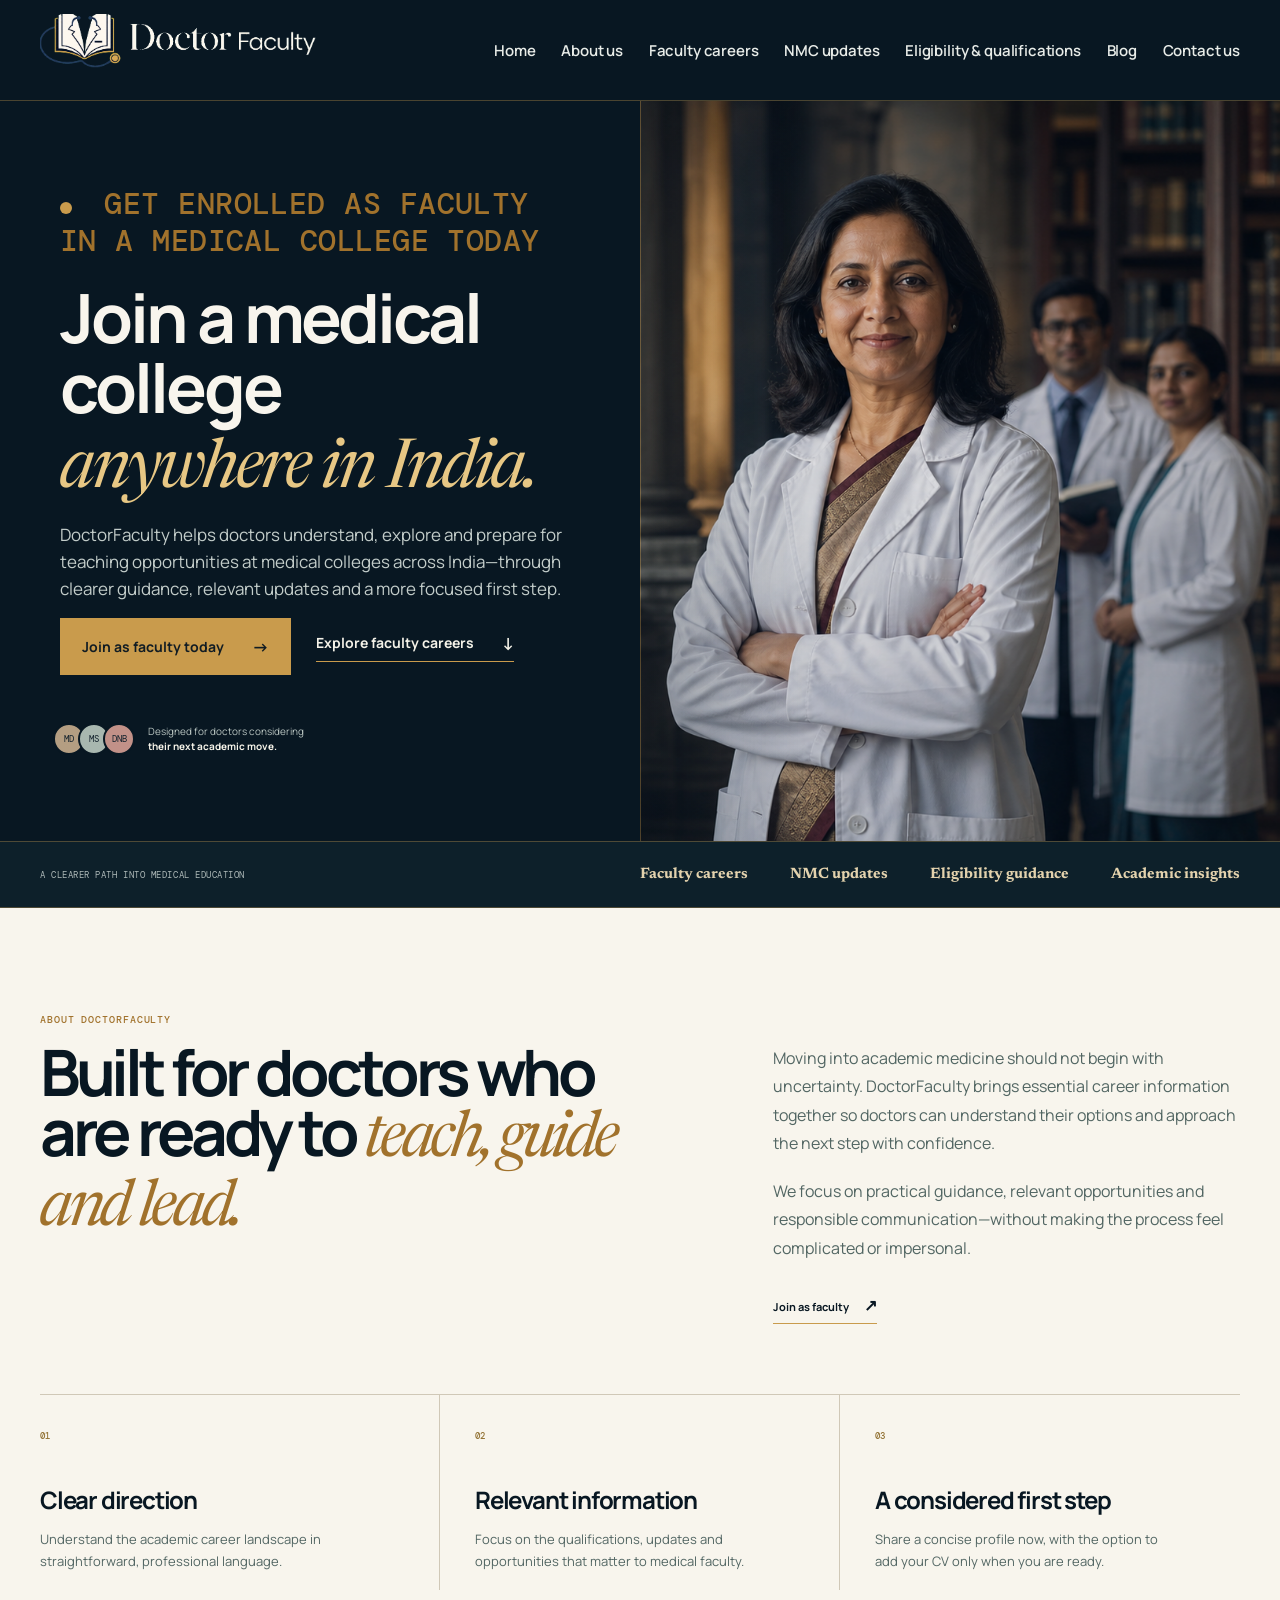
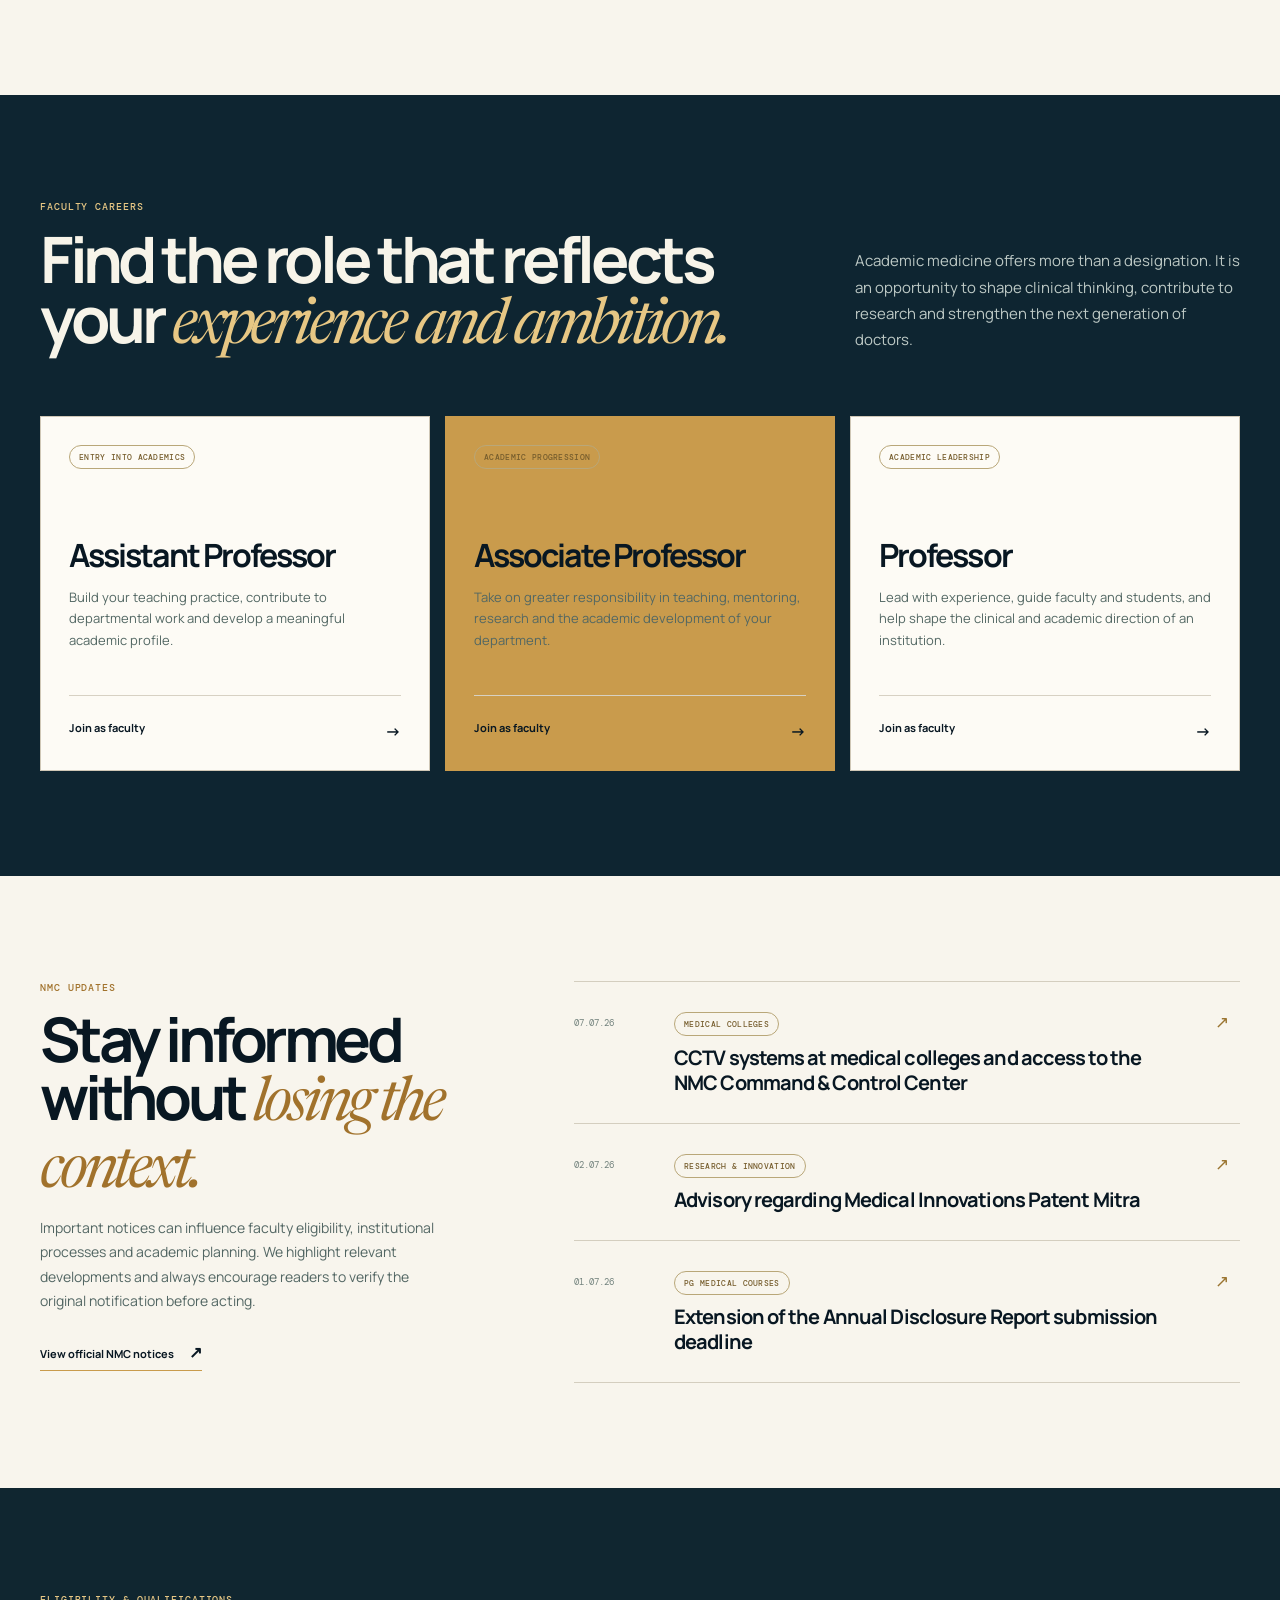
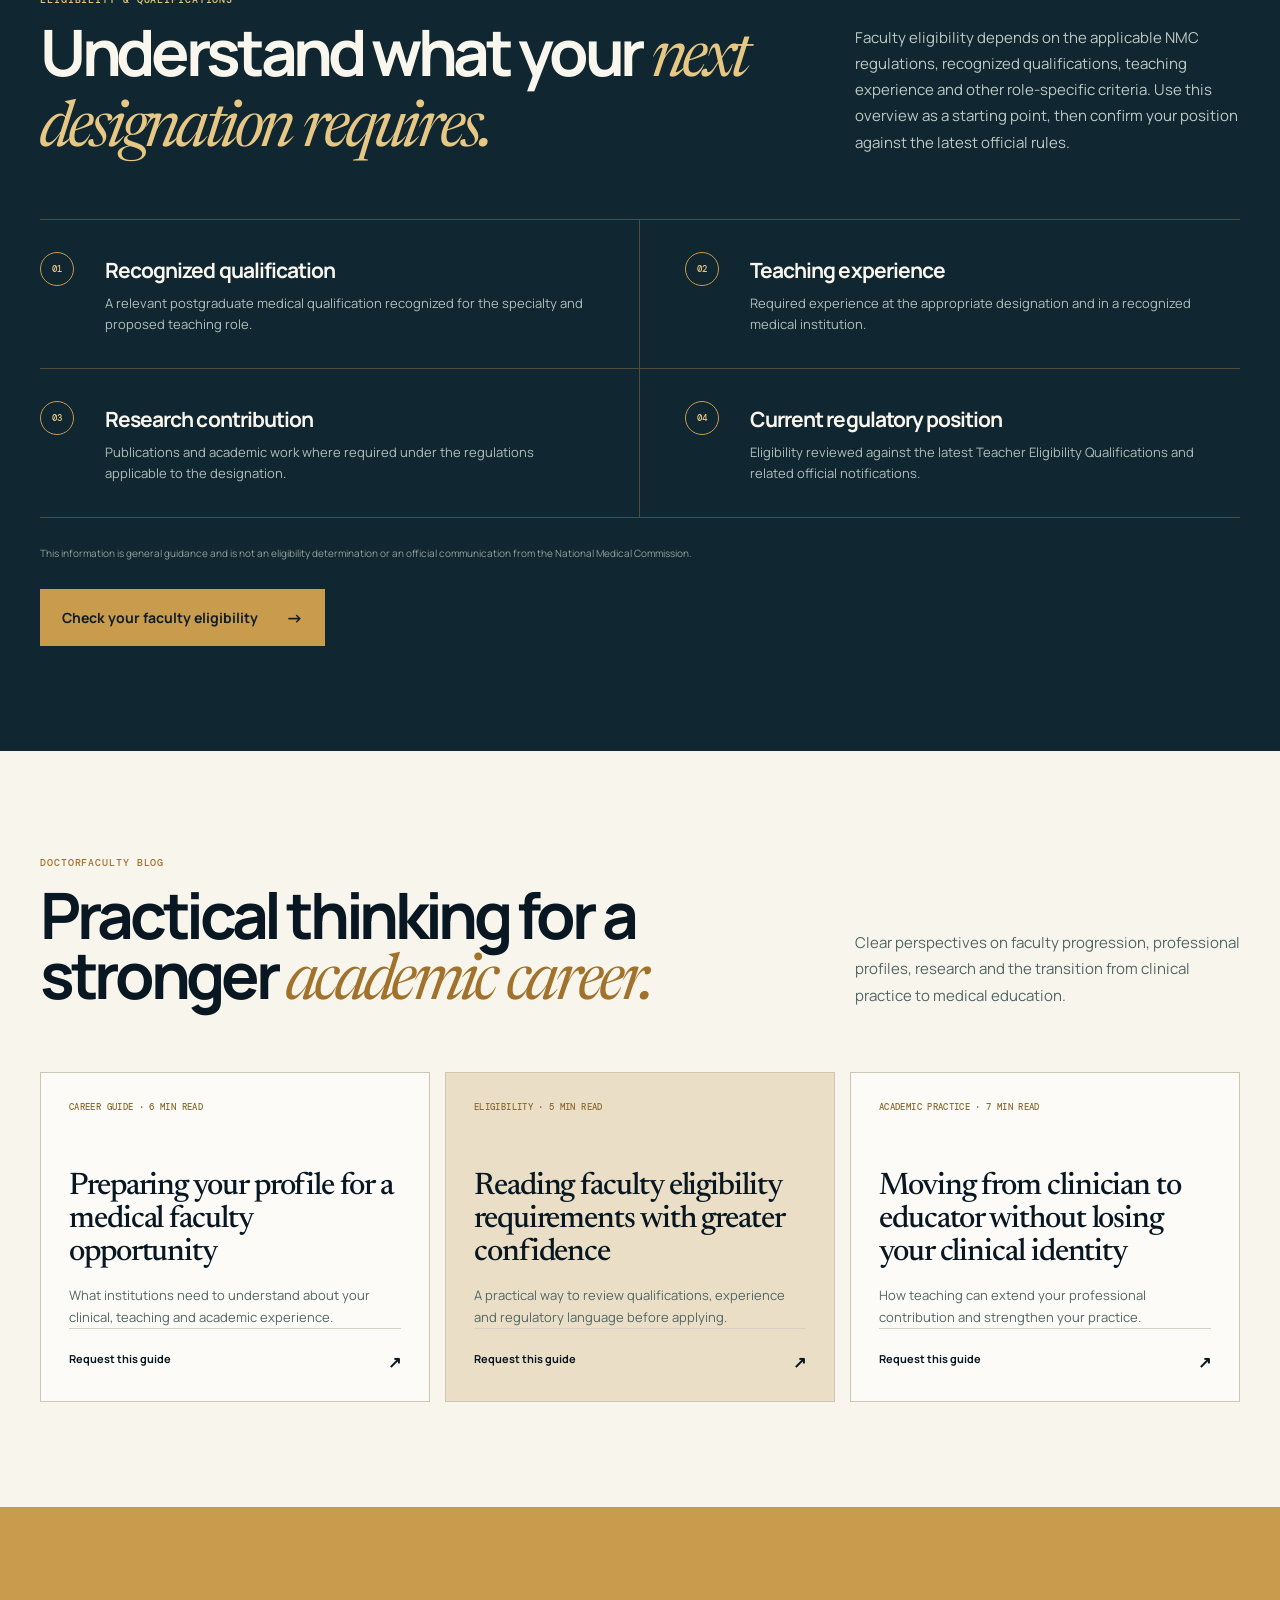
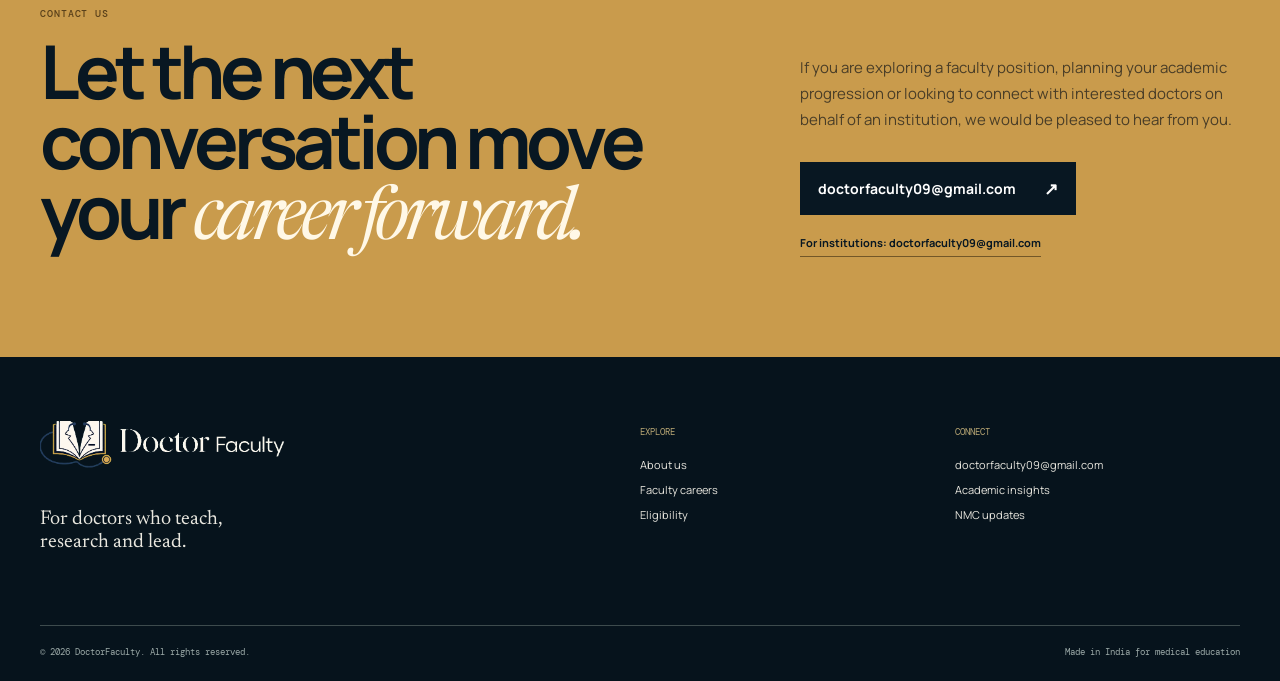
==== index.html @ 606409a4 "Add files via upload" ====
<!doctype html>
<html lang="en">
<head>
  <script async src="https://www.googletagmanager.com/gtag/js?id=G-5FR53TYFRN"></script>
  <script>
    window.dataLayer = window.dataLayer || [];
    function gtag(){dataLayer.push(arguments);}
    gtag('js', new Date());
    gtag('config', 'G-5FR53TYFRN');
  </script>
  <meta charset="UTF-8" />
  <meta name="viewport" content="width=device-width, initial-scale=1.0" />
  <meta name="description" content="DoctorFaculty supports doctors exploring teaching and academic careers in medical colleges across India." />
  <title>DoctorFaculty — Medical faculty careers, guidance and updates</title>
  <link rel="preconnect" href="https://fonts.googleapis.com" />
  <link rel="preconnect" href="https://fonts.gstatic.com" crossorigin />
  <link href="https://fonts.googleapis.com/css2?family=DM+Mono:wght@400;500&family=Manrope:wght@400;500;600;700;800&family=Newsreader:opsz,wght@6..72,400;6..72,500&display=swap" rel="stylesheet" />
  <link rel="stylesheet" href="styles.css?v=20260720-3" />
  <link rel="icon" type="image/png" href="doctorfaculty-favicon.png?v=20260718-4" />
</head>
<body>
  <header class="header">
    <nav class="nav container" aria-label="Main navigation">
        <a class="logo logo-image" href="#home" aria-label="DoctorFaculty home"><span><img src="doctorfaculty-logo-transparent-v2.png?v=20260718-5" alt="DoctorFaculty" /></span></a>
      <button class="menu-toggle" aria-label="Open menu" aria-expanded="false" aria-controls="mobile-navigation">Menu <b>+</b></button>
      <div class="nav-links" id="mobile-navigation">
        <a href="#home">Home</a>
        <a href="#about">About us</a>
        <a href="#careers">Faculty careers</a>
        <a href="#nmc-updates">NMC updates</a>
        <a href="eligibility-check.html">Eligibility &amp; qualifications</a>
        <a href="#blog">Blog</a>
        <a href="#contact">Contact us</a>
      </div>
    </nav>
  </header>

  <main>
    <section class="hero" id="home">
      <div class="hero-copy">
        <p class="eyebrow"><i></i> Get enrolled as faculty in a medical college today</p>
        <h1>Join a medical college<br /><em>anywhere in India.</em></h1>
        <p class="intro">DoctorFaculty helps doctors understand, explore and prepare for teaching opportunities at medical colleges across India—through clearer guidance, relevant updates and a more focused first step.</p>
        <div class="hero-actions">
          <a class="button primary" href="join-faculty.html">Join as faculty today <span>→</span></a>
          <a class="button text-button" href="#careers">Explore faculty careers <span>↓</span></a>
        </div>
        <div class="trusted"><div class="avatars"><span>MD</span><span>MS</span><span>DNB</span></div><p>Designed for doctors considering<br /><b>their next academic move.</b></p></div>
      </div>
      <div class="hero-visual" role="img" aria-label="Doctor representing a career in medical education"></div>
    </section>

    <section class="logo-strip" aria-label="DoctorFaculty services">
      <div class="container"><p>A clearer path into medical education</p><div><span>Faculty careers</span><span>NMC updates</span><span>Eligibility guidance</span><span>Academic insights</span></div></div>
    </section>

    <section class="section about" id="about">
      <div class="container split-intro">
        <div><p class="eyebrow">About DoctorFaculty</p><h2>Built for doctors who are ready to <em>teach, guide and lead.</em></h2></div>
        <div class="lead-copy"><p>Moving into academic medicine should not begin with uncertainty. DoctorFaculty brings essential career information together so doctors can understand their options and approach the next step with confidence.</p><p>We focus on practical guidance, relevant opportunities and responsible communication—without making the process feel complicated or impersonal.</p><a class="arrow-link" href="join-faculty.html">Join as faculty <span>↗</span></a></div>
      </div>
      <div class="container value-grid">
        <article><span>01</span><h3>Clear direction</h3><p>Understand the academic career landscape in straightforward, professional language.</p></article>
        <article><span>02</span><h3>Relevant information</h3><p>Focus on the qualifications, updates and opportunities that matter to medical faculty.</p></article>
        <article><span>03</span><h3>A considered first step</h3><p>Share a concise profile now, with the option to add your CV only when you are ready.</p></article>
      </div>
    </section>

    <section class="section careers" id="careers">
      <div class="container">
        <div class="section-head"><div><p class="eyebrow">Faculty careers</p><h2>Find the role that reflects your <em>experience and ambition.</em></h2></div><p>Academic medicine offers more than a designation. It is an opportunity to shape clinical thinking, contribute to research and strengthen the next generation of doctors.</p></div>
        <div class="career-grid">
          <article><span class="tag">Entry into academics</span><h3>Assistant Professor</h3><p>Build your teaching practice, contribute to departmental work and develop a meaningful academic profile.</p><a href="join-faculty.html">Join as faculty <span>→</span></a></article>
          <article class="accent"><span class="tag">Academic progression</span><h3>Associate Professor</h3><p>Take on greater responsibility in teaching, mentoring, research and the academic development of your department.</p><a href="join-faculty.html">Join as faculty <span>→</span></a></article>
          <article><span class="tag">Academic leadership</span><h3>Professor</h3><p>Lead with experience, guide faculty and students, and help shape the clinical and academic direction of an institution.</p><a href="join-faculty.html">Join as faculty <span>→</span></a></article>
        </div>
      </div>
    </section>

    <section class="section updates" id="nmc-updates">
      <div class="container updates-layout">
        <div class="updates-copy"><p class="eyebrow">NMC updates</p><h2>Stay informed without <em>losing the context.</em></h2><p>Important notices can influence faculty eligibility, institutional processes and academic planning. We highlight relevant developments and always encourage readers to verify the original notification before acting.</p><a class="arrow-link" href="https://www.nmc.org.in/information-desk/all-news/" target="_blank" rel="noopener">View official NMC notices <span>↗</span></a></div>
        <div class="update-list">
          <a href="https://www.nmc.org.in/information-desk/all-news/" target="_blank" rel="noopener"><span class="date">07.07.26</span><div><span class="pill">Medical colleges</span><h3>CCTV systems at medical colleges and access to the NMC Command &amp; Control Center</h3></div><span class="list-arrow">↗</span></a>
          <a href="https://www.nmc.org.in/information-desk/all-news/" target="_blank" rel="noopener"><span class="date">02.07.26</span><div><span class="pill">Research &amp; innovation</span><h3>Advisory regarding Medical Innovations Patent Mitra</h3></div><span class="list-arrow">↗</span></a>
          <a href="https://www.nmc.org.in/information-desk/all-news/" target="_blank" rel="noopener"><span class="date">01.07.26</span><div><span class="pill">PG medical courses</span><h3>Extension of the Annual Disclosure Report submission deadline</h3></div><span class="list-arrow">↗</span></a>
        </div>
      </div>
    </section>

    <section class="section eligibility" id="eligibility">
      <div class="container">
        <div class="section-head"><div><p class="eyebrow">Eligibility &amp; qualifications</p><h2>Understand what your <em>next designation requires.</em></h2></div><p>Faculty eligibility depends on the applicable NMC regulations, recognized qualifications, teaching experience and other role-specific criteria. Use this overview as a starting point, then confirm your position against the latest official rules.</p></div>
        <div class="eligibility-grid">
          <article><span>01</span><div><h3>Recognized qualification</h3><p>A relevant postgraduate medical qualification recognized for the specialty and proposed teaching role.</p></div></article>
          <article><span>02</span><div><h3>Teaching experience</h3><p>Required experience at the appropriate designation and in a recognized medical institution.</p></div></article>
          <article><span>03</span><div><h3>Research contribution</h3><p>Publications and academic work where required under the regulations applicable to the designation.</p></div></article>
          <article><span>04</span><div><h3>Current regulatory position</h3><p>Eligibility reviewed against the latest Teacher Eligibility Qualifications and related official notifications.</p></div></article>
        </div>
        <p class="disclaimer">This information is general guidance and is not an eligibility determination or an official communication from the National Medical Commission.</p>
        <a class="button primary eligibility-button" href="eligibility-check.html">Check your faculty eligibility <span>→</span></a>
      </div>
    </section>

    <section class="section blog" id="blog">
      <div class="container">
        <div class="section-head"><div><p class="eyebrow">DoctorFaculty blog</p><h2>Practical thinking for a stronger <em>academic career.</em></h2></div><p>Clear perspectives on faculty progression, professional profiles, research and the transition from clinical practice to medical education.</p></div>
        <div class="blog-grid">
          <article><span class="article-type">Career guide · 6 min read</span><h3>Preparing your profile for a medical faculty opportunity</h3><p>What institutions need to understand about your clinical, teaching and academic experience.</p><a href="mailto:doctorfaculty09@gmail.com?subject=Blog%20updates">Request this guide <span>↗</span></a></article>
          <article><span class="article-type">Eligibility · 5 min read</span><h3>Reading faculty eligibility requirements with greater confidence</h3><p>A practical way to review qualifications, experience and regulatory language before applying.</p><a href="mailto:doctorfaculty09@gmail.com?subject=Blog%20updates">Request this guide <span>↗</span></a></article>
          <article><span class="article-type">Academic practice · 7 min read</span><h3>Moving from clinician to educator without losing your clinical identity</h3><p>How teaching can extend your professional contribution and strengthen your practice.</p><a href="mailto:doctorfaculty09@gmail.com?subject=Blog%20updates">Request this guide <span>↗</span></a></article>
        </div>
      </div>
    </section>

    <section class="contact" id="contact">
      <div class="container contact-layout"><div><p class="eyebrow">Contact us</p><h2>Let the next conversation move your <em>career forward.</em></h2></div><div><p>If you are exploring a faculty position, planning your academic progression or looking to connect with interested doctors on behalf of an institution, we would be pleased to hear from you.</p><a class="button dark-button" href="mailto:doctorfaculty09@gmail.com">doctorfaculty09@gmail.com <span>↗</span></a><a class="institution-email" href="mailto:doctorfaculty09@gmail.com">For institutions: doctorfaculty09@gmail.com</a></div></div>
    </section>
  </main>

  <footer><div class="container footer-grid"><div><a class="logo logo-image footer-logo-image" href="#home" aria-label="DoctorFaculty home"><span><img src="doctorfaculty-logo-transparent-v2.png?v=20260718-5" alt="DoctorFaculty" /></span></a><p>For doctors who teach,<br />research and lead.</p></div><div><p class="footer-label">Explore</p><a href="#about">About us</a><a href="#careers">Faculty careers</a><a href="eligibility-check.html">Eligibility</a></div><div><p class="footer-label">Connect</p><a href="mailto:doctorfaculty09@gmail.com">doctorfaculty09@gmail.com</a><a href="#blog">Academic insights</a><a href="#nmc-updates">NMC updates</a></div></div><div class="container footer-bottom"><span>© 2026 DoctorFaculty. All rights reserved.</span><span>Made in India for medical education</span></div></footer>
  <script src="script.js?v=20260718-7"></script>
</body>
</html>
---- styles.css ----
:root{--navy:#081722;--navy-2:#0e2531;--gold:#c99b4c;--gold-light:#e7c784;--ivory:#f8f5ed;--cream:#f0e7d2;--muted:#aeb9b8;--line:rgba(201,155,76,.34);--dark-text:#18303a;--body:#526663}*{box-sizing:border-box}html{scroll-behavior:smooth;scroll-padding-top:80px}body{margin:0;background:var(--ivory);color:var(--navy);font-family:Manrope,Arial,sans-serif;-webkit-font-smoothing:antialiased}a{color:inherit}.container{width:min(1180px,calc(100% - 48px));margin:auto}.header{background:var(--navy);border-bottom:1px solid var(--line);position:sticky;top:0;z-index:20}.nav{min-height:80px;display:flex;align-items:center;justify-content:space-between;gap:28px}.logo{font:700 23px Newsreader,Georgia,serif;letter-spacing:-.7px;color:#fff;text-decoration:none;white-space:nowrap}.logo>span:not(.logo-mark){color:var(--gold-light)}.logo-mark{font:16px Manrope,sans-serif;color:var(--gold);margin-right:6px}.nav-links{display:flex;align-items:center;justify-content:flex-end;gap:clamp(13px,1.65vw,28px)}.nav-links a{font:600 10.5px Manrope,sans-serif;color:#e8ece8;text-decoration:none;white-space:nowrap}.nav-links a:hover{color:var(--gold-light)}.menu-toggle{display:none;border:0;background:transparent;color:#fff;font:500 11px 'DM Mono',monospace}.eyebrow{margin:0 0 16px;font:500 10px 'DM Mono',monospace;letter-spacing:.09em;text-transform:uppercase;color:#a1722c}.eyebrow i{width:6px;height:6px;display:inline-block;background:var(--gold);border-radius:50%;margin-right:8px}.hero{min-height:660px;background:var(--navy);display:grid;grid-template-columns:minmax(24px,1fr) minmax(0,570px) minmax(0,610px) minmax(24px,1fr)}.hero-copy{grid-column:2;padding:90px 70px 72px 0;position:relative;z-index:1;align-self:center}.hero h1,.section h2,.profile-section h2,.contact h2{font-size:clamp(55px,5.9vw,84px);line-height:.94;letter-spacing:-.068em;margin:18px 0 27px;color:var(--ivory);font-weight:700}.hero h1 em,.section h2 em,.profile-section h2 em,.contact h2 em{font-family:Newsreader,Georgia,serif;font-weight:400;color:var(--gold-light)}.intro{font-size:15px;line-height:1.75;max-width:480px;color:#c3cdca;margin:0}.hero-actions{display:flex;align-items:center;gap:25px;margin-top:34px}.button{font:700 11px Manrope,sans-serif;text-decoration:none;display:inline-flex;align-items:center;justify-content:center;gap:28px;border:0;cursor:pointer}.button span{font-size:17px}.primary{padding:15px 18px;background:var(--gold);color:#111c23}.text-button{color:#f4f2e8;border-bottom:1px solid var(--gold);padding-bottom:7px}.trusted{display:flex;align-items:center;gap:13px;margin-top:48px}.avatars{display:flex}.avatars span{display:grid;place-items:center;width:32px;height:32px;background:#b49e82;border:2px solid var(--navy);color:#13222d;border-radius:50%;margin-left:-7px;font:9px 'DM Mono',monospace}.avatars span:nth-child(2){background:#a8b7af}.avatars span:nth-child(3){background:#c29188}.trusted p{margin:0;color:#b8c4c0;font-size:10px;line-height:1.5}.trusted b{color:#f7f4e9}.hero-visual{grid-column:3;background:linear-gradient(90deg,rgba(8,23,34,.27),transparent 32%),url('doctorfaculty-premium-hero.png') center/cover no-repeat;border-left:1px solid var(--line);border-right:1px solid var(--line)}.logo-strip{background:#0d202a;color:#edeade;border-top:1px solid var(--line);border-bottom:1px solid var(--line);padding:25px 0}.logo-strip .container{display:flex;align-items:center;justify-content:space-between;gap:32px}.logo-strip p{margin:0;color:#aeb9b8;font:9px 'DM Mono',monospace;text-transform:uppercase;letter-spacing:.06em}.logo-strip div{display:flex;align-items:center;gap:42px;font:700 15px Newsreader,Georgia,serif;color:#e3d2ad}.section{padding:105px 0}.section h2,.profile-section h2{color:var(--navy);margin:0}.section h2 em,.profile-section h2 em{color:#a1722c}.split-intro{display:grid;grid-template-columns:1.15fr .85fr;gap:100px;align-items:start}.split-intro h2{font-size:clamp(45px,5vw,70px)}.lead-copy{padding-top:31px}.lead-copy p{font-size:16px;line-height:1.78;color:var(--body);margin:0 0 19px}.arrow-link{display:inline-block;font:700 11px Manrope,sans-serif;color:var(--navy);text-decoration:none;border-bottom:1px solid var(--gold);padding-bottom:7px;margin-top:13px}.arrow-link span{font-size:16px;margin-left:13px}.value-grid{display:grid;grid-template-columns:repeat(3,1fr);margin-top:70px;border-top:1px solid #d0c8b7}.value-grid article{padding:27px 35px 5px 0;border-right:1px solid #d0c8b7}.value-grid article+article{padding-left:35px}.value-grid article:last-child{border-right:0}.value-grid span{font:500 9px 'DM Mono',monospace;color:#937335}.value-grid h3{font-size:24px;letter-spacing:-.05em;margin:39px 0 12px}.value-grid p{font-size:13px;line-height:1.65;color:var(--body);max-width:300px}.careers{background:var(--navy-2);color:#f7f4e9}.careers .eyebrow{color:var(--gold-light)}.careers h2{color:#f7f4e9;font-size:clamp(45px,5vw,70px)}.careers h2 em{color:var(--gold-light)}.section-head{display:grid;grid-template-columns:1.3fr .7fr;gap:100px;align-items:end;margin-bottom:58px}.section-head>p{font-size:15px;line-height:1.75;color:var(--body);margin:0 0 5px}.careers .section-head>p{color:#bdc9c5}.career-grid{display:grid;grid-template-columns:repeat(3,1fr);gap:15px}.career-grid article{min-height:355px;background:#fdfbf5;color:var(--navy);padding:28px;display:flex;flex-direction:column;border:1px solid #cfc7b6}.career-grid article.accent{background:var(--gold);border-color:var(--gold)}.tag,.pill{align-self:flex-start;border:1px solid #b9a779;border-radius:20px;padding:6px 9px;color:#765d2d;font:500 8px 'DM Mono',monospace;text-transform:uppercase;letter-spacing:.04em}.career-grid h3{font-size:32px;line-height:1.04;letter-spacing:-.06em;margin:70px 0 14px}.career-grid p{font-size:13px;line-height:1.65;color:#526763;margin:0}.career-grid a{font-size:11px;font-weight:700;text-decoration:none;margin-top:auto;padding-top:24px;border-top:1px solid #d7d1c3}.career-grid a span{float:right;font-size:16px}.profile-section{background:var(--cream);padding:100px 0}.profile-layout{display:grid;grid-template-columns:.84fr 1.16fr;gap:90px}.profile-layout h2{font-size:clamp(44px,4.8vw,67px);line-height:.98}.profile-layout>div>p:last-child{font-size:16px;line-height:1.7;color:#4e5e5b;max-width:420px}.interest-form{display:grid;grid-template-columns:1fr 1fr;gap:20px}.interest-form label{font-size:11px;font-weight:700;text-transform:uppercase;letter-spacing:.06em;color:#41504e;display:flex;flex-direction:column;gap:9px}.interest-form label small{font-size:11px;font-weight:500;text-transform:none;letter-spacing:0}.interest-form input{width:100%;background:#fffdf8;border:1px solid #cdbf9e;border-radius:0;padding:15px 13px;color:#10242c;font:15px Manrope,sans-serif}.interest-form input[type=file]{padding:12px;font-size:13px}.interest-form .form-wide,.form-note{grid-column:1/-1}.form-note{margin:0;font-size:13px;line-height:1.6;color:#5c625c}.interest-form button{justify-self:start;margin-top:7px}.updates{background:var(--ivory)}.updates-layout{display:grid;grid-template-columns:.8fr 1.2fr;gap:90px}.updates-copy h2{font-size:clamp(44px,4.8vw,68px)}.updates-copy>p:not(.eyebrow){font-size:14px;line-height:1.75;color:var(--body);max-width:400px}.update-list{border-top:1px solid #d4cebf}.update-list a{display:grid;grid-template-columns:84px 1fr 25px;gap:16px;padding:28px 0;border-bottom:1px solid #d4cebf;color:var(--navy);text-decoration:none}.date{padding-top:7px;color:#72827d;font:9px 'DM Mono',monospace}.pill{font-size:8px}.update-list h3{max-width:510px;margin:13px 0 0;font-size:20px;line-height:1.25;letter-spacing:-.045em}.list-arrow{font-size:17px;color:#9a7430}.eligibility{background:#102630;color:#f9f6ed}.eligibility .eyebrow{color:var(--gold-light)}.eligibility h2{color:#f9f6ed;font-size:clamp(45px,5vw,70px)}.eligibility h2 em{color:var(--gold-light)}.eligibility .section-head>p{color:#bdc9c5}.eligibility-grid{display:grid;grid-template-columns:1fr 1fr;border-top:1px solid var(--line)}.eligibility-grid article{display:grid;grid-template-columns:45px 1fr;gap:20px;padding:32px 45px 32px 0;border-bottom:1px solid var(--line)}.eligibility-grid article:nth-child(odd){border-right:1px solid var(--line)}.eligibility-grid article:nth-child(even){padding-left:45px}.eligibility-grid span{width:34px;height:34px;border:1px solid var(--gold);border-radius:50%;display:grid;place-items:center;color:var(--gold-light);font:500 9px 'DM Mono',monospace}.eligibility-grid h3{font-size:21px;letter-spacing:-.045em;margin:4px 0 9px}.eligibility-grid p{font-size:13px;line-height:1.65;color:#afbfbb;margin:0}.disclaimer{font-size:10px;line-height:1.6;color:#90a29e;margin:27px 0 0;max-width:800px}.blog .section-head h2{font-size:clamp(45px,5vw,70px)}.blog-grid{display:grid;grid-template-columns:repeat(3,1fr);gap:15px}.blog-grid article{min-height:330px;background:#fcfbf7;border:1px solid #cfc7b6;padding:28px;display:flex;flex-direction:column}.blog-grid article:nth-child(2){background:#eadfc6}.article-type{color:#8c6d32;font:500 9px 'DM Mono',monospace;text-transform:uppercase;letter-spacing:.04em}.blog-grid h3{font:500 31px/1.06 Newsreader,Georgia,serif;letter-spacing:-.035em;margin:58px 0 16px}.blog-grid p{font-size:13px;line-height:1.65;color:var(--body);margin:0}.blog-grid a{font-size:11px;font-weight:700;text-decoration:none;margin-top:auto;padding-top:22px;border-top:1px solid #d7d1c3}.blog-grid a span{float:right;font-size:16px}.contact{padding:100px 0;background:var(--gold);color:var(--navy)}.contact-layout{display:grid;grid-template-columns:1.2fr .8fr;gap:100px;align-items:end}.contact .eyebrow{color:#59401a}.contact h2{color:var(--navy);font-size:clamp(48px,5.8vw,78px);margin:0}.contact h2 em{color:#fff8e7}.contact-layout>div:last-child>p{font-size:15px;line-height:1.75;color:#493d27;margin:0 0 28px}.dark-button{padding:15px 18px;background:var(--navy);color:#fff}.institution-email{display:block;margin-top:20px;font-size:11px;font-weight:700;text-decoration:none;border-bottom:1px solid #725728;padding-bottom:6px;width:max-content}footer{padding:64px 0 23px;background:#06131c;color:#e9e7df}.footer-grid{display:grid;grid-template-columns:2fr 1fr 1fr;gap:30px}.footer-grid>div:first-child>p{margin:23px 0;font:20px/1.15 Newsreader,Georgia,serif}.footer-grid>div:not(:first-child){display:flex;flex-direction:column;gap:10px}.footer-label{color:#b9a774;font:9px 'DM Mono',monospace;text-transform:uppercase;margin:5px 0 9px}.footer-grid a:not(.logo){color:#e9e7df;text-decoration:none;font-size:11px}.footer-bottom{border-top:1px solid #3d4b4d;margin-top:48px;padding-top:20px;color:#9caaa8;display:flex;justify-content:space-between;font:9px 'DM Mono',monospace}
@media(max-width:1080px){.nav-links{gap:13px}.nav-links a{font-size:9.5px}.hero{grid-template-columns:40px 1fr 44% 40px}.hero-copy{padding-right:40px}.section-head{gap:55px}.logo-strip div{gap:24px}}
@media(max-width:800px){html{scroll-padding-top:68px}.container{width:min(100% - 40px,1180px)}.nav{min-height:68px}.nav-links{display:none}.nav-links.open{display:flex;position:absolute;top:67px;left:0;right:0;padding:26px 24px;align-items:flex-start;flex-direction:column;background:var(--navy);border-bottom:1px solid var(--line);gap:19px}.nav-links a{font-size:12px}.menu-toggle{display:block}.hero{display:block;min-height:0}.hero-copy{padding:70px 20px 62px;width:min(100% - 40px,620px);margin:auto}.hero h1{font-size:52px}.hero-visual{display:block;min-height:430px;border:0;border-top:1px solid var(--line);background-position:63% center}.hero-actions{align-items:flex-start;flex-direction:column;gap:20px}.logo-strip .container{display:block}.logo-strip div{margin-top:18px;gap:12px;justify-content:space-between;font-size:13px}.logo-strip span:nth-child(4){display:none}.section,.profile-section,.contact{padding:78px 0}.split-intro,.section-head,.profile-layout,.updates-layout,.contact-layout{grid-template-columns:1fr;gap:35px}.lead-copy{padding-top:0}.value-grid,.career-grid,.blog-grid{grid-template-columns:1fr}.value-grid{margin-top:48px}.value-grid article,.value-grid article+article{padding:27px 0;border-right:0;border-bottom:1px solid #d0c8b7}.career-grid article{min-height:290px}.career-grid h3{margin-top:45px}.interest-form{grid-template-columns:1fr}.interest-form .form-wide,.form-note{grid-column:auto}.eligibility-grid{grid-template-columns:1fr}.eligibility-grid article,.eligibility-grid article:nth-child(even){padding:28px 0;border-right:0}.blog-grid article{min-height:285px}.blog-grid h3{margin-top:42px}.footer-grid{grid-template-columns:1fr 1fr}.footer-grid>div:first-child{grid-column:1/-1}.footer-bottom{flex-direction:column;align-items:flex-start;gap:13px}}
@media(max-width:430px){.hero h1{font-size:46px}.logo-strip span:nth-child(3){display:none}.update-list a{grid-template-columns:58px 1fr 18px}.update-list h3{font-size:17px}.interest-form button{width:100%}.institution-email{width:auto;line-height:1.5}}
.hero .eyebrow{font-size:42px;line-height:1.15;letter-spacing:.02em;margin-bottom:32px;max-width:650px}.hero .eyebrow i{width:14px;height:14px;margin-right:12px}.hero h1{max-width:650px;text-wrap:balance;line-height:1.06;letter-spacing:-.052em;margin-top:10px}.hero h1 em{display:inline-block;padding-top:.08em}
@media(max-width:800px){.hero .eyebrow{font-size:28px}.hero .eyebrow i{width:10px;height:10px}}
.back-home{color:#f4f2e8;text-decoration:none;font-size:12px;font-weight:700;border-bottom:1px solid var(--gold);padding-bottom:6px}.back-home span{margin-left:8px;color:var(--gold-light)}.join-page{background:var(--ivory)}.join-intro{background:var(--navy);color:#f7f4e9;padding:88px 0}.join-intro-grid{display:grid;grid-template-columns:1.15fr .85fr;gap:95px;align-items:end}.join-intro h1{font-size:clamp(52px,5.6vw,80px);line-height:.96;letter-spacing:-.065em;margin:18px 0 0}.join-intro h1 em{font-family:Newsreader,Georgia,serif;font-weight:400;color:var(--gold-light)}.join-intro-grid>div:last-child>p{font-size:15px;line-height:1.75;color:#c3cdca;margin:0 0 28px}.eligibility-cta{display:flex;flex-direction:column;gap:7px;background:var(--gold);color:var(--navy);padding:22px 24px;text-decoration:none}.eligibility-cta strong{font:700 15px/1.35 Manrope,sans-serif}.eligibility-cta span{font-size:12px;font-weight:700}.join-form-section{padding:95px 0;background:var(--cream)}.join-form-layout{display:grid;grid-template-columns:.72fr 1.28fr;gap:90px}.form-aside h2{font-size:clamp(38px,4vw,58px);line-height:1;letter-spacing:-.06em;margin:16px 0 24px}.form-aside>p:not(.eyebrow){font-size:14px;line-height:1.75;color:var(--body)}.required-note{border-top:1px solid #cdbf9e;margin-top:36px;padding-top:20px;font-size:11px;font-weight:700}.required-note span,.faculty-application label>b{color:#986d22}.faculty-application{display:grid;grid-template-columns:1fr 1fr;gap:22px}.faculty-application label{display:flex;flex-direction:column;gap:9px;font-size:11px;font-weight:700;text-transform:uppercase;letter-spacing:.055em;color:#41504e}.faculty-application label>b{display:inline}.faculty-application label small{font-size:11px;font-weight:500;text-transform:none;letter-spacing:0}.faculty-application input{width:100%;background:#fffdf8;border:1px solid #cdbf9e;border-radius:0;padding:16px 14px;color:#10242c;font:15px Manrope,sans-serif}.faculty-application input:focus{outline:2px solid var(--gold);outline-offset:1px}.faculty-application input[type=file]{padding:13px;font-size:13px}.faculty-application .field-wide,.form-privacy{grid-column:1/-1}.form-privacy{font-size:12px;line-height:1.6;color:#5c625c;margin:0}.faculty-application button{justify-self:start;margin-top:3px}.join-footer{margin-top:0}
@media(max-width:800px){.join-intro{padding:70px 0}.join-intro-grid,.join-form-layout{grid-template-columns:1fr;gap:38px}.join-intro h1{font-size:50px}.join-form-section{padding:72px 0}.faculty-application{grid-template-columns:1fr}.faculty-application .field-wide,.form-privacy{grid-column:auto}.faculty-application button{width:100%}}
@media(max-width:430px){.back-home{font-size:10px}.join-intro h1{font-size:43px}.eligibility-cta{padding:19px}.faculty-application{gap:18px}}
@media(min-width:801px){.container{width:min(1440px,calc(100% - 80px))}.nav-links{gap:clamp(24px,2vw,38px)}.nav-links a{font-size:15px;letter-spacing:-.01em}.hero{grid-template-columns:minmax(0,1fr) minmax(0,1fr);min-height:740px}.hero-copy{grid-column:1;padding:40px 64px 42px max(60px,calc((100vw - 1440px)/2));align-self:center}.hero-visual{grid-column:2;min-height:740px;background-image:linear-gradient(90deg,rgba(8,23,34,.18),transparent 26%),url('doctorfaculty-premium-hero.png?v=20260718-3');background-position:center right;border-right:0}.hero .eyebrow{font-size:30px;line-height:1.25;letter-spacing:.015em;margin-bottom:22px;max-width:760px}.hero .eyebrow i{width:12px;height:12px;margin-right:14px}.hero h1{max-width:760px;font-size:clamp(68px,5vw,88px);line-height:1.04;letter-spacing:-.045em;margin:0}.hero h1 em{display:block;margin-top:.17em;padding-top:0;line-height:1.06}.intro{max-width:590px;font-size:17px;line-height:1.6;margin-top:14px}.hero-actions{margin-top:16px}.button{font-size:14px}.primary{padding:17px 22px}}
@media(prefers-reduced-motion:reduce){html{scroll-behavior:auto}}
.logo-image{display:block;width:285px;height:72px;overflow:hidden;flex:0 0 auto}.logo-image>span{display:block;position:relative;width:100%;height:100%;overflow:hidden}.logo-image img{display:block;width:310px;max-width:none;transform:translate(-18px,-48px)}.footer-logo-image{width:250px;height:64px}.footer-logo-image img{width:275px;transform:translate(-16px,-43px)}
@media(min-width:801px){.nav{min-height:100px}}
@media(max-width:800px){.nav{min-height:78px}.logo-image{width:205px;height:55px}.logo-image img{width:225px;transform:translate(-13px,-35px)}}
.eligibility-button{margin-top:28px}.eligibility-query-intro{padding-bottom:76px}.eligibility-intro-note{margin-top:20px!important;color:var(--gold-light)!important;font-size:13px!important}.eligibility-form-section{padding-top:92px}.eligibility-application{align-items:start}.faculty-application select,.faculty-application textarea{width:100%;background:#fffdf8;border:1px solid #cdbf9e;border-radius:0;padding:15px 13px;color:#10242c;font:15px Manrope,sans-serif}.faculty-application textarea{resize:vertical;line-height:1.55}.form-section-title{grid-column:1/-1;margin:18px 0 0;padding:0 0 12px;border-bottom:1px solid #cdbf9e;color:#8c6d32;font:500 11px 'DM Mono',monospace;text-transform:uppercase;letter-spacing:.06em}.form-section-title:first-of-type{margin-top:0}.eligibility-disclaimer{grid-column:1/-1;margin:0;padding:16px 18px;border-left:3px solid var(--gold);background:#e8dcc1;color:#4e5e5b;font-size:12px;line-height:1.65}.eligibility-disclaimer strong{color:var(--navy)}
@media(max-width:800px){.eligibility-query-intro{padding-bottom:60px}.eligibility-form-section{padding-top:72px}.form-section-title{grid-column:auto}.eligibility-disclaimer{grid-column:auto}}
@media(max-width:800px){.header .container{width:min(100% - 28px,1180px)}.nav{position:relative;min-height:78px;gap:14px}.menu-toggle{display:inline-flex;align-items:center;justify-content:center;gap:10px;min-width:92px;min-height:44px;padding:10px 14px;border:1px solid var(--line);color:#fff;font:600 13px Manrope,sans-serif;cursor:pointer}.menu-toggle b{color:var(--gold-light);font-size:18px;line-height:1}.nav-links.open{display:flex;position:fixed;top:78px;left:0;right:0;max-height:calc(100vh - 78px);overflow-y:auto;padding:10px 20px 24px;align-items:stretch;flex-direction:column;background:#081722;border-top:1px solid var(--line);border-bottom:2px solid var(--gold);gap:0;box-shadow:0 18px 38px rgba(0,0,0,.28)}.nav-links a{display:flex;align-items:center;min-height:56px;padding:13px 4px;border-bottom:1px solid rgba(201,155,76,.22);font-size:16px;font-weight:600;white-space:normal}.nav-links a:last-child{border-bottom:0}.back-home{min-height:44px;display:inline-flex;align-items:center;text-align:right;line-height:1.3}.hero-copy{padding-top:58px}.hero h1{font-size:clamp(46px,13vw,58px);line-height:1}.hero .eyebrow{font-size:clamp(17px,5.7vw,25px);line-height:1.35}.hero-visual{min-height:360px}.button{min-height:48px}.primary{padding:16px 20px}}
@media(max-width:430px){.logo-image{width:190px;height:52px}.logo-image img{width:210px;transform:translate(-12px,-33px)}.menu-toggle{min-width:84px;padding:9px 11px}.back-home{max-width:126px;font-size:10px}.hero-copy{width:min(100% - 28px,620px);padding-left:0;padding-right:0}.hero h1{font-size:46px}.section h2,.profile-section h2,.contact h2{font-size:44px}.footer-grid{grid-template-columns:1fr}.footer-grid>div:first-child{grid-column:auto}}
@media(max-width:800px){.menu-toggle,.nav-links,.nav-links.open{display:none!important}.nav{justify-content:flex-start}.hero-copy{padding-top:46px}}

/* Join page refinements — 2026-07-20 */
.join-intro{padding:36px 0 44px}
.join-intro-grid{align-items:start}
.join-intro .eyebrow{font-size:20px;letter-spacing:.07em;margin-bottom:20px}
.join-intro .eyebrow i{width:10px;height:10px;margin-right:10px}
.join-intro h1{font-size:clamp(26px,2.8vw,40px);line-height:1.1}
.back-home{font-size:18px}
@media(max-width:800px){.join-intro{padding:36px 0 64px}.join-intro h1{font-size:27px}.join-intro .eyebrow{font-size:16px}}
@media(max-width:430px){.back-home{font-size:14px}.join-intro h1{font-size:24px}}

.join-form-section{padding:48px 0 84px}
@media(max-width:800px){.join-intro{padding:28px 0 36px}.join-form-section{padding:44px 0 64px}}

/* Form label sizing — 2026-07-20 */
.faculty-application label{font-size:13px}
.form-section-title{font-size:13px}
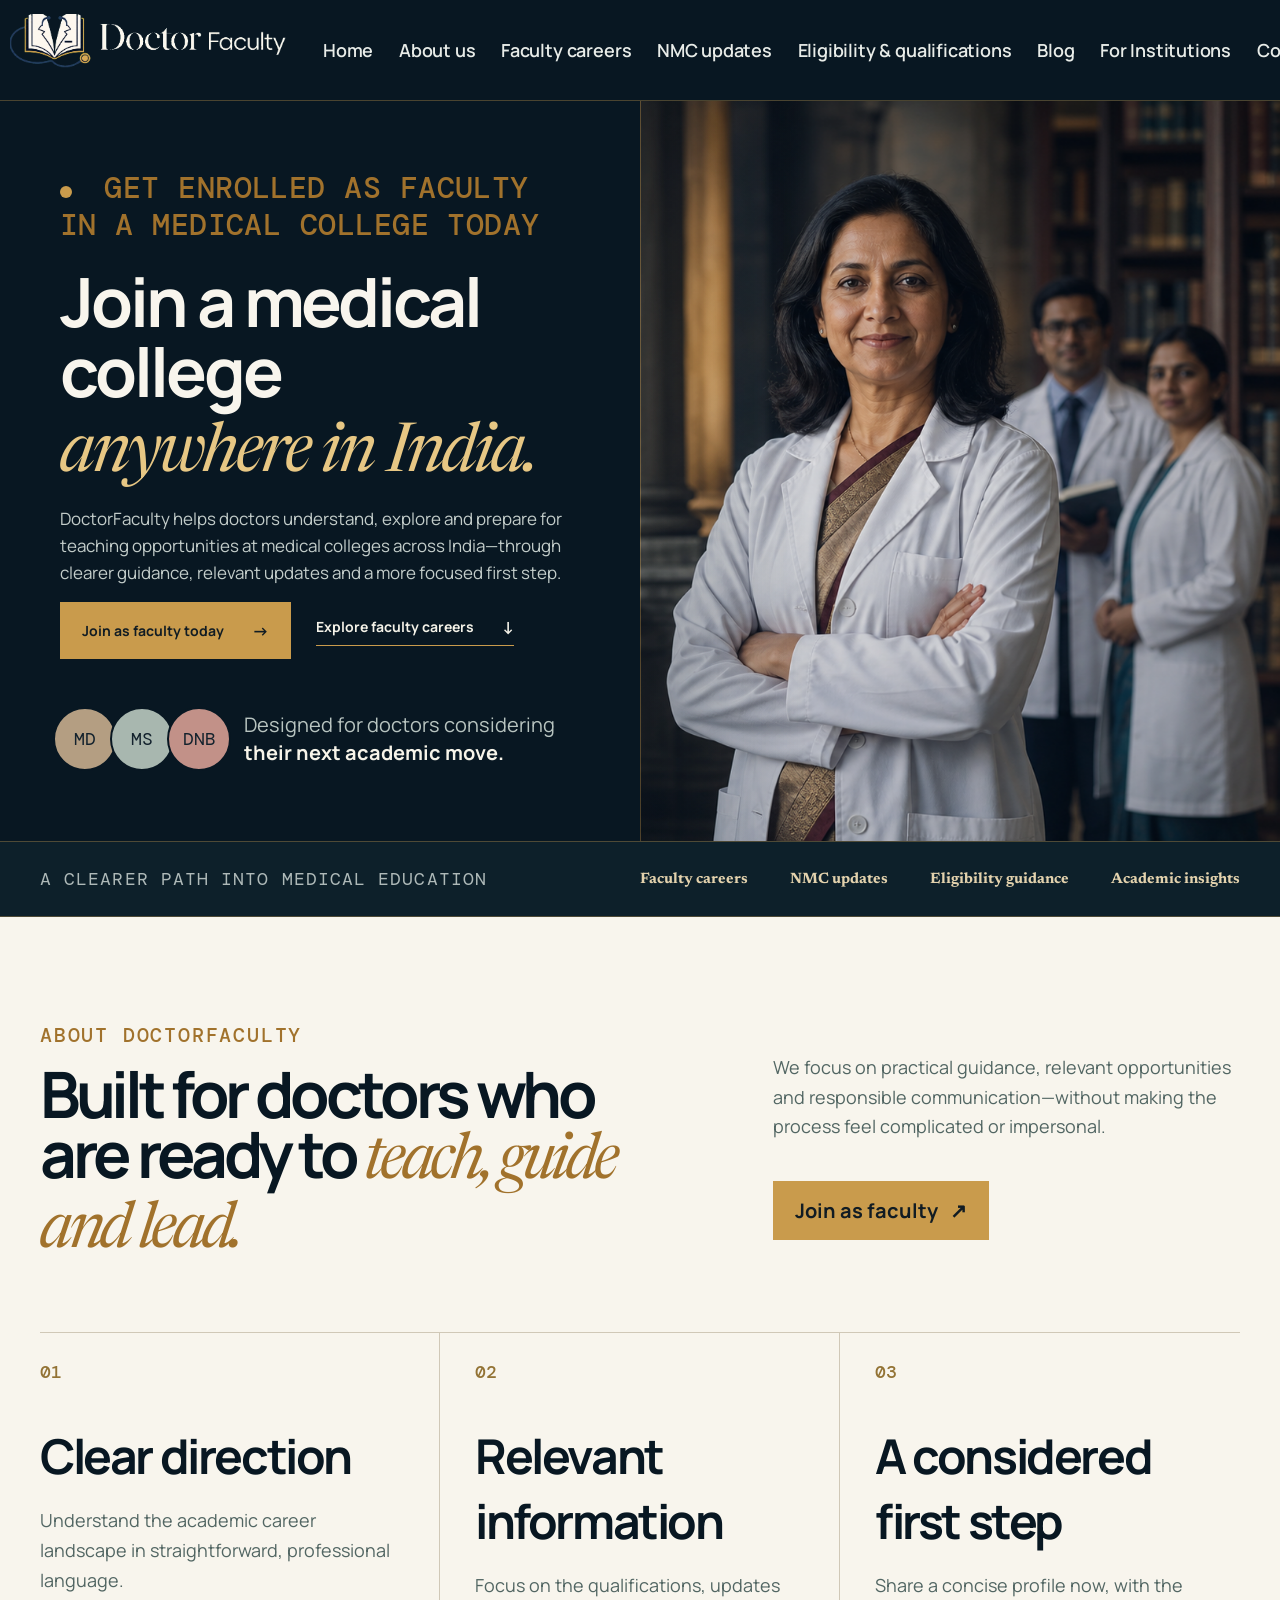
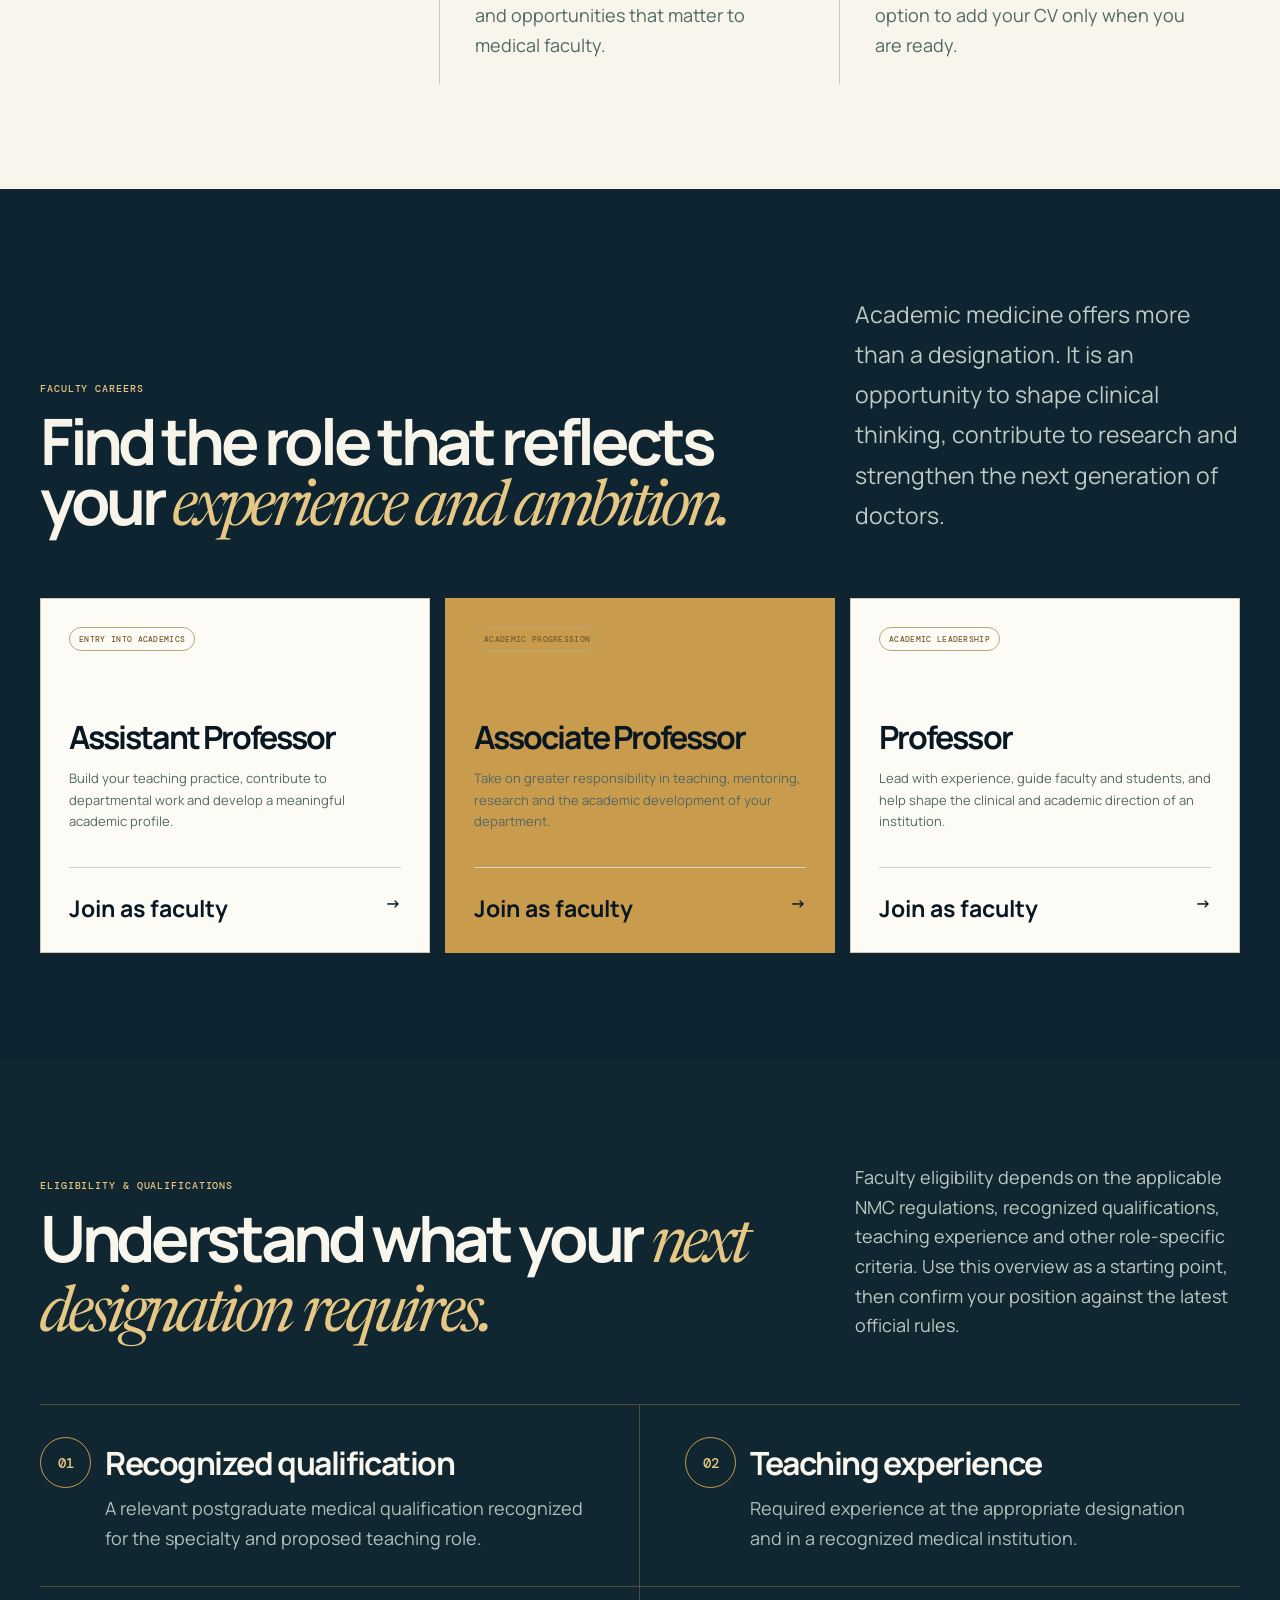
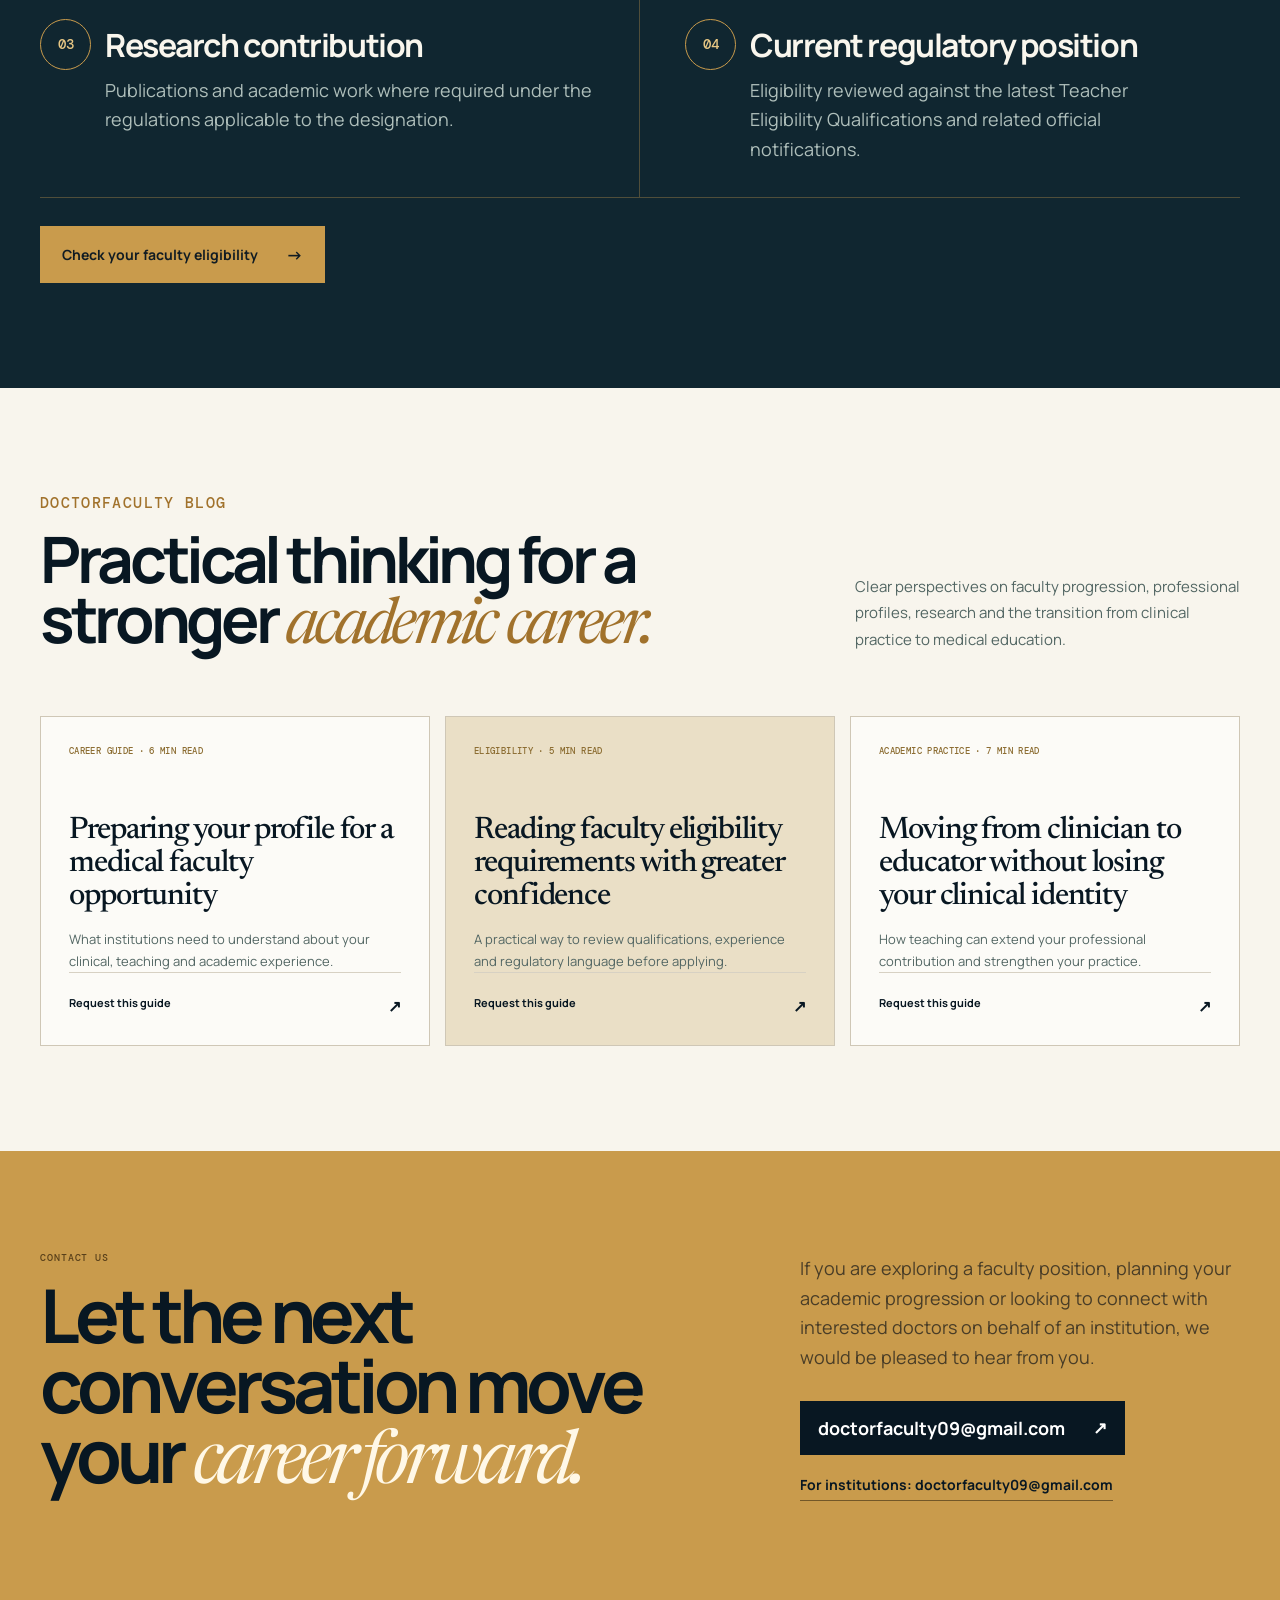
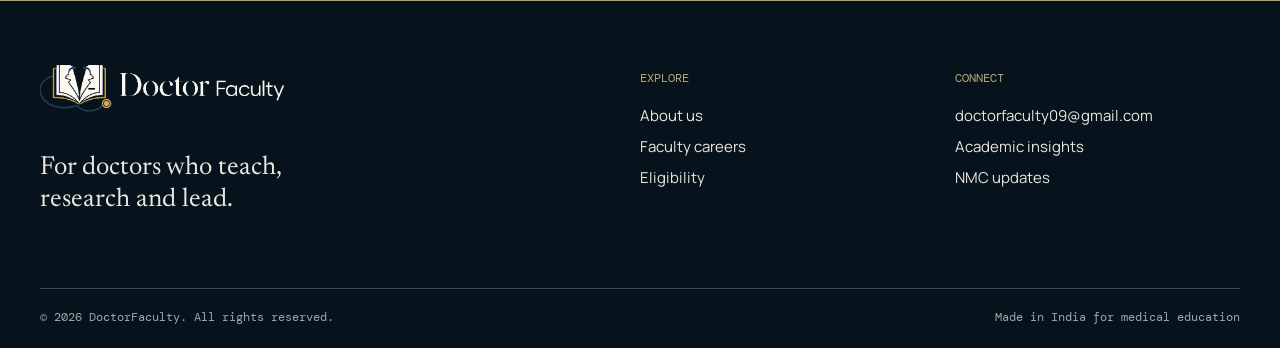
==== commit 95d81234: "Add NMC updates and For Institutions pages, update nav and stylesheet Move NMC updates from homepage" ====
--- a/index.html
+++ b/index.html
@@ -15,7 +15,7 @@
   <link rel="preconnect" href="https://fonts.googleapis.com" />
   <link rel="preconnect" href="https://fonts.gstatic.com" crossorigin />
   <link href="https://fonts.googleapis.com/css2?family=DM+Mono:wght@400;500&family=Manrope:wght@400;500;600;700;800&family=Newsreader:opsz,wght@6..72,400;6..72,500&display=swap" rel="stylesheet" />
-  <link rel="stylesheet" href="styles.css?v=20260720-3" />
+  <link rel="stylesheet" href="site-v18-navright.css" />
   <link rel="icon" type="image/png" href="doctorfaculty-favicon.png?v=20260718-4" />
 </head>
 <body>
@@ -27,9 +27,10 @@
         <a href="#home">Home</a>
         <a href="#about">About us</a>
         <a href="#careers">Faculty careers</a>
-        <a href="#nmc-updates">NMC updates</a>
+        <a href="nmc-updates.html">NMC updates</a>
         <a href="eligibility-check.html">Eligibility &amp; qualifications</a>
-        <a href="#blog">Blog</a>
+        <a href="/blog">Blog</a>
+        <a href="for-institutions.html">For Institutions</a>
         <a href="#contact">Contact us</a>
       </div>
     </nav>
@@ -57,7 +58,7 @@
     <section class="section about" id="about">
       <div class="container split-intro">
         <div><p class="eyebrow">About DoctorFaculty</p><h2>Built for doctors who are ready to <em>teach, guide and lead.</em></h2></div>
-        <div class="lead-copy"><p>Moving into academic medicine should not begin with uncertainty. DoctorFaculty brings essential career information together so doctors can understand their options and approach the next step with confidence.</p><p>We focus on practical guidance, relevant opportunities and responsible communication—without making the process feel complicated or impersonal.</p><a class="arrow-link" href="join-faculty.html">Join as faculty <span>↗</span></a></div>
+        <div class="lead-copy"><p>We focus on practical guidance, relevant opportunities and responsible communication—without making the process feel complicated or impersonal.</p><a class="arrow-link" href="join-faculty.html">Join as faculty <span>↗</span></a></div>
       </div>
       <div class="container value-grid">
         <article><span>01</span><h3>Clear direction</h3><p>Understand the academic career landscape in straightforward, professional language.</p></article>
@@ -77,17 +78,6 @@
       </div>
     </section>
 
-    <section class="section updates" id="nmc-updates">
-      <div class="container updates-layout">
-        <div class="updates-copy"><p class="eyebrow">NMC updates</p><h2>Stay informed without <em>losing the context.</em></h2><p>Important notices can influence faculty eligibility, institutional processes and academic planning. We highlight relevant developments and always encourage readers to verify the original notification before acting.</p><a class="arrow-link" href="https://www.nmc.org.in/information-desk/all-news/" target="_blank" rel="noopener">View official NMC notices <span>↗</span></a></div>
-        <div class="update-list">
-          <a href="https://www.nmc.org.in/information-desk/all-news/" target="_blank" rel="noopener"><span class="date">07.07.26</span><div><span class="pill">Medical colleges</span><h3>CCTV systems at medical colleges and access to the NMC Command &amp; Control Center</h3></div><span class="list-arrow">↗</span></a>
-          <a href="https://www.nmc.org.in/information-desk/all-news/" target="_blank" rel="noopener"><span class="date">02.07.26</span><div><span class="pill">Research &amp; innovation</span><h3>Advisory regarding Medical Innovations Patent Mitra</h3></div><span class="list-arrow">↗</span></a>
-          <a href="https://www.nmc.org.in/information-desk/all-news/" target="_blank" rel="noopener"><span class="date">01.07.26</span><div><span class="pill">PG medical courses</span><h3>Extension of the Annual Disclosure Report submission deadline</h3></div><span class="list-arrow">↗</span></a>
-        </div>
-      </div>
-    </section>
-
     <section class="section eligibility" id="eligibility">
       <div class="container">
         <div class="section-head"><div><p class="eyebrow">Eligibility &amp; qualifications</p><h2>Understand what your <em>next designation requires.</em></h2></div><p>Faculty eligibility depends on the applicable NMC regulations, recognized qualifications, teaching experience and other role-specific criteria. Use this overview as a starting point, then confirm your position against the latest official rules.</p></div>
@@ -97,7 +87,6 @@
           <article><span>03</span><div><h3>Research contribution</h3><p>Publications and academic work where required under the regulations applicable to the designation.</p></div></article>
           <article><span>04</span><div><h3>Current regulatory position</h3><p>Eligibility reviewed against the latest Teacher Eligibility Qualifications and related official notifications.</p></div></article>
         </div>
-        <p class="disclaimer">This information is general guidance and is not an eligibility determination or an official communication from the National Medical Commission.</p>
         <a class="button primary eligibility-button" href="eligibility-check.html">Check your faculty eligibility <span>→</span></a>
       </div>
     </section>
@@ -118,7 +107,7 @@
     </section>
   </main>
 
-  <footer><div class="container footer-grid"><div><a class="logo logo-image footer-logo-image" href="#home" aria-label="DoctorFaculty home"><span><img src="doctorfaculty-logo-transparent-v2.png?v=20260718-5" alt="DoctorFaculty" /></span></a><p>For doctors who teach,<br />research and lead.</p></div><div><p class="footer-label">Explore</p><a href="#about">About us</a><a href="#careers">Faculty careers</a><a href="eligibility-check.html">Eligibility</a></div><div><p class="footer-label">Connect</p><a href="mailto:doctorfaculty09@gmail.com">doctorfaculty09@gmail.com</a><a href="#blog">Academic insights</a><a href="#nmc-updates">NMC updates</a></div></div><div class="container footer-bottom"><span>© 2026 DoctorFaculty. All rights reserved.</span><span>Made in India for medical education</span></div></footer>
+  <footer><div class="container footer-grid"><div><a class="logo logo-image footer-logo-image" href="#home" aria-label="DoctorFaculty home"><span><img src="doctorfaculty-logo-transparent-v2.png?v=20260718-5" alt="DoctorFaculty" /></span></a><p>For doctors who teach,<br />research and lead.</p></div><div><p class="footer-label">Explore</p><a href="#about">About us</a><a href="#careers">Faculty careers</a><a href="eligibility-check.html">Eligibility</a></div><div><p class="footer-label">Connect</p><a href="mailto:doctorfaculty09@gmail.com">doctorfaculty09@gmail.com</a><a href="/blog">Academic insights</a><a href="nmc-updates.html">NMC updates</a></div></div><div class="container footer-bottom"><span>© 2026 DoctorFaculty. All rights reserved.</span><span>Made in India for medical education</span></div></footer>
   <script src="script.js?v=20260718-7"></script>
 </body>
 </html>
--- a/site-v18-navright.css
+++ b/site-v18-navright.css
@@ -0,0 +1,37 @@
+:root{--navy:#081722;--navy-2:#0e2531;--gold:#c99b4c;--gold-light:#e7c784;--ivory:#f8f5ed;--cream:#f0e7d2;--muted:#aeb9b8;--line:rgba(201,155,76,.34);--dark-text:#18303a;--body:#526663}*{box-sizing:border-box}html{scroll-behavior:smooth;scroll-padding-top:80px}body{margin:0;background:var(--ivory);color:var(--navy);font-family:Manrope,Arial,sans-serif;-webkit-font-smoothing:antialiased}a{color:inherit}.container{width:min(1180px,calc(100% - 48px));margin:auto}.nav.container{width:min(1800px,calc(100% - 20px))}.header{background:var(--navy);border-bottom:1px solid var(--line);position:sticky;top:0;z-index:20}.nav{min-height:80px;display:flex;align-items:center;justify-content:space-between;gap:28px}.logo{font:700 23px Newsreader,Georgia,serif;letter-spacing:-.7px;color:#fff;text-decoration:none;white-space:nowrap}.logo>span:not(.logo-mark){color:var(--gold-light)}.logo-mark{font:16px Manrope,sans-serif;color:var(--gold);margin-right:6px}.nav-links{display:flex;align-items:center;justify-content:flex-end;gap:clamp(13px,1.65vw,28px)}.nav-links a{font:600 20px Manrope,sans-serif;color:#e8ece8;text-decoration:none;white-space:nowrap}.nav-links a:hover{color:var(--gold-light)}.menu-toggle{display:none;border:0;background:transparent;color:#fff;font:500 11px 'DM Mono',monospace}.eyebrow{margin:0 0 16px;font:500 10px 'DM Mono',monospace;letter-spacing:.09em;text-transform:uppercase;color:#a1722c}.blog .eyebrow{font-size:15px}.about .eyebrow{font-size:20px}.eyebrow i{width:6px;height:6px;display:inline-block;background:var(--gold);border-radius:50%;margin-right:8px}.hero{min-height:660px;background:var(--navy);display:grid;grid-template-columns:minmax(24px,1fr) minmax(0,570px) minmax(0,610px) minmax(24px,1fr)}.hero-copy{grid-column:2;padding:90px 70px 72px 0;position:relative;z-index:1;align-self:center}.hero h1,.section h2,.profile-section h2,.contact h2{font-size:clamp(55px,5.9vw,84px);line-height:.94;letter-spacing:-.068em;margin:18px 0 27px;color:var(--ivory);font-weight:700}.hero h1 em,.section h2 em,.profile-section h2 em,.contact h2 em{font-family:Newsreader,Georgia,serif;font-weight:400;color:var(--gold-light)}.intro{font-size:8px;line-height:1.6;max-width:480px;color:#c3cdca;margin:0}.hero-actions{display:flex;align-items:center;gap:25px;margin-top:34px}.button{font:700 11px Manrope,sans-serif;text-decoration:none;display:inline-flex;align-items:center;justify-content:center;gap:28px;border:0;cursor:pointer}.button span{font-size:17px}.primary{padding:16px 18px;background:var(--gold);color:#111c23}.text-button{color:#f4f2e8;border-bottom:1px solid var(--gold);padding-bottom:7px}.trusted{display:flex;align-items:center;gap:13px;margin-top:48px}.avatars{display:flex}.avatars span{display:grid;place-items:center;width:64px;height:64px;background:#b49e82;border:2px solid var(--navy);color:#13222d;border-radius:50%;margin-left:-7px;font:18px 'DM Mono',monospace}.avatars span:nth-child(2){background:#a8b7af}.avatars span:nth-child(3){background:#c29188}.trusted p{margin:0;color:#b8c4c0;font-size:20px;line-height:1.4}.trusted b{color:#f7f4e9}.hero-visual{grid-column:3;background:linear-gradient(90deg,rgba(8,23,34,.27),transparent 32%),url('doctorfaculty-premium-hero.png') center/cover no-repeat;border-left:1px solid var(--line);border-right:1px solid var(--line)}.logo-strip{background:#0d202a;color:#edeade;border-top:1px solid var(--line);border-bottom:1px solid var(--line);padding:25px 0}.logo-strip .container{display:flex;align-items:center;justify-content:space-between;gap:32px}.logo-strip p{margin:0;color:#aeb9b8;font:18px 'DM Mono',monospace;text-transform:uppercase;letter-spacing:.06em}.logo-strip div{display:flex;align-items:center;gap:42px;font:700 15px Newsreader,Georgia,serif;color:#e3d2ad}.section{padding:105px 0}.section h2,.profile-section h2{color:var(--navy);margin:0}.section h2 em,.profile-section h2 em{color:#a1722c}.split-intro{display:grid;grid-template-columns:1.15fr .85fr;gap:100px;align-items:start}.split-intro h2{font-size:clamp(45px,5vw,70px)}.lead-copy{padding-top:31px}.lead-copy p{font-size:18px;line-height:1.65;color:var(--body);margin:0 0 19px}.arrow-link{display:inline-flex;align-items:center;gap:12px;font:700 20px Manrope,sans-serif;color:#111c23;background:var(--gold);text-decoration:none;border:0;padding:16px 22px;margin-top:20px}.arrow-link span{font-size:20px;margin-left:0}.value-grid{display:grid;grid-template-columns:repeat(3,1fr);margin-top:70px;border-top:1px solid #d0c8b7}.value-grid article{padding:27px 35px 5px 0;border-right:1px solid #d0c8b7}.value-grid article+article{padding-left:35px}.value-grid article:last-child{border-right:0}.value-grid span{font:500 18px 'DM Mono',monospace;color:#937335}.value-grid h3{font-size:48px;letter-spacing:-.05em;margin:39px 0 12px}.value-grid p{font-size:18px;line-height:1.65;color:var(--body);max-width:100%}.careers{background:var(--navy-2);color:#f7f4e9}.careers .eyebrow{color:var(--gold-light)}.careers h2{color:#f7f4e9;font-size:clamp(45px,5vw,70px)}.careers h2 em{color:var(--gold-light)}.section-head{display:grid;grid-template-columns:1.3fr .7fr;gap:100px;align-items:end;margin-bottom:58px}.section-head>p{font-size:15px;line-height:1.75;color:var(--body);margin:0 0 5px}.eligibility .section-head>p{font-size:18px;line-height:1.65}.careers .section-head>p{color:#bdc9c5;font-size:23px}.career-grid{display:grid;grid-template-columns:repeat(3,1fr);gap:15px}.career-grid article{min-height:355px;background:#fdfbf5;color:var(--navy);padding:28px;display:flex;flex-direction:column;border:1px solid #cfc7b6}.career-grid article.accent{background:var(--gold);border-color:var(--gold)}.tag,.pill{align-self:flex-start;border:1px solid #b9a779;border-radius:20px;padding:6px 9px;color:#765d2d;font:500 8px 'DM Mono',monospace;text-transform:uppercase;letter-spacing:.04em}.career-grid h3{font-size:32px;line-height:1.04;letter-spacing:-.06em;margin:70px 0 14px}.career-grid p{font-size:13px;line-height:1.65;color:#526763;margin:0}.career-grid a{font-size:23px;font-weight:700;text-decoration:none;margin-top:auto;padding-top:24px;border-top:1px solid #d7d1c3}.career-grid a span{float:right;font-size:16px}.profile-section{background:var(--cream);padding:100px 0}.profile-layout{display:grid;grid-template-columns:.84fr 1.16fr;gap:90px}.profile-layout h2{font-size:clamp(44px,4.8vw,67px);line-height:.98}.profile-layout>div>p:last-child{font-size:16px;line-height:1.7;color:#4e5e5b;max-width:420px}.interest-form{display:grid;grid-template-columns:1fr 1fr;gap:20px}.interest-form label{font-size:11px;font-weight:700;text-transform:uppercase;letter-spacing:.06em;color:#41504e;display:flex;flex-direction:column;gap:9px}.interest-form label small{font-size:11px;font-weight:500;text-transform:none;letter-spacing:0}.interest-form input{width:100%;background:#fffdf8;border:1px solid #cdbf9e;border-radius:0;padding:15px 13px;color:#10242c;font:15px Manrope,sans-serif}.interest-form input[type=file]{padding:12px;font-size:13px}.interest-form .form-wide,.form-note{grid-column:1/-1}.form-note{margin:0;font-size:13px;line-height:1.6;color:#5c625c}.interest-form button{justify-self:start;margin-top:7px}.updates{background:var(--ivory)}.updates-layout{display:grid;grid-template-columns:.8fr 1.2fr;gap:90px}.updates-copy h2{font-size:clamp(44px,4.8vw,68px)}.updates-copy>p:not(.eyebrow){font-size:18px;line-height:1.65;color:var(--body);max-width:480px}.update-list{border-top:1px solid #d4cebf}.update-list a{display:grid;grid-template-columns:84px 1fr 25px;gap:16px;padding:28px 0;border-bottom:1px solid #d4cebf;color:var(--navy);text-decoration:none}.date{padding-top:7px;color:#72827d;font:9px 'DM Mono',monospace}.pill{font-size:8px}.update-list h3{max-width:510px;margin:13px 0 0;font-size:20px;line-height:1.25;letter-spacing:-.045em}.list-arrow{font-size:17px;color:#9a7430}.eligibility{background:#102630;color:#f9f6ed}.eligibility .eyebrow{color:var(--gold-light)}.eligibility h2{color:#f9f6ed;font-size:clamp(45px,5vw,70px)}.eligibility h2 em{color:var(--gold-light)}.eligibility .section-head>p{color:#bdc9c5}.eligibility-grid{display:grid;grid-template-columns:1fr 1fr;border-top:1px solid var(--line)}.eligibility-grid article{display:grid;grid-template-columns:45px 1fr;gap:20px;padding:32px 45px 32px 0;border-bottom:1px solid var(--line)}.eligibility-grid article:nth-child(odd){border-right:1px solid var(--line)}.eligibility-grid article:nth-child(even){padding-left:45px}.eligibility-grid span{width:51px;height:51px;border:1px solid var(--gold);border-radius:50%;display:grid;place-items:center;color:var(--gold-light);font:500 14px 'DM Mono',monospace}.eligibility-grid h3{font-size:32px;letter-spacing:-.045em;margin:4px 0 9px}.eligibility-grid p{font-size:18px;line-height:1.65;color:#afbfbb;margin:0}#for-institutions h1{font-size:clamp(56px,6vw,88px)}#for-institutions h1 em{font-family:Newsreader,Georgia,serif;font-weight:400;color:var(--gold-light)}.disclaimer{font-size:10px;line-height:1.6;color:#90a29e;margin:27px 0 0;max-width:800px}.blog .section-head h2{font-size:clamp(45px,5vw,70px)}.blog-grid{display:grid;grid-template-columns:repeat(3,1fr);gap:15px}.blog-grid article{min-height:330px;background:#fcfbf7;border:1px solid #cfc7b6;padding:28px;display:flex;flex-direction:column}.blog-grid article:nth-child(2){background:#eadfc6}.article-type{color:#8c6d32;font:500 9px 'DM Mono',monospace;text-transform:uppercase;letter-spacing:.04em}.blog-grid h3{font:500 31px/1.06 Newsreader,Georgia,serif;letter-spacing:-.035em;margin:58px 0 16px}.blog-grid p{font-size:13px;line-height:1.65;color:var(--body);margin:0}.blog-grid a{font-size:11px;font-weight:700;text-decoration:none;margin-top:auto;padding-top:22px;border-top:1px solid #d7d1c3}.blog-grid a span{float:right;font-size:16px}.contact{padding:100px 0;background:var(--gold);color:var(--navy)}.contact-layout{display:grid;grid-template-columns:1.2fr .8fr;gap:100px;align-items:end}.contact .eyebrow{color:#59401a}.contact h2{color:var(--navy);font-size:clamp(48px,5.8vw,78px);margin:0}.contact h2 em{color:#fff8e7}.contact-layout>div:last-child>p{font-size:18px;line-height:1.65;color:#493d27;margin:0 0 28px}.dark-button{padding:15px 18px;background:var(--navy);color:#fff}.button.dark-button,.button.eligibility-button{font-size:14px}.button.dark-button{font-size:18px}.institution-email{display:block;margin-top:20px;font-size:14px;font-weight:700;text-decoration:none;border-bottom:1px solid #725728;padding-bottom:6px;width:max-content}footer{padding:64px 0 23px;background:#06131c;color:#e9e7df}.footer-grid{display:grid;grid-template-columns:2fr 1fr 1fr;gap:30px}.footer-grid>div:first-child>p{margin:23px 0;font:26px/1.25 Newsreader,Georgia,serif}.footer-grid>div:not(:first-child){display:flex;flex-direction:column;gap:10px}.footer-label{color:#b9a774;font:12px 'DM Mono',monospace;text-transform:uppercase;margin:5px 0 9px}.footer-grid a:not(.logo){color:#e9e7df;text-decoration:none;font-size:15px}.footer-bottom{border-top:1px solid #3d4b4d;margin-top:48px;padding-top:20px;color:#9caaa8;display:flex;justify-content:space-between;font:12px 'DM Mono',monospace}
+@media(max-width:1080px){.nav-links{gap:13px}.nav-links a{font-size:9.5px}.hero{grid-template-columns:40px 1fr 44% 40px}.hero-copy{padding-right:40px}.section-head{gap:55px}.logo-strip div{gap:24px}}
+@media(max-width:800px){html{scroll-padding-top:68px}.container{width:min(100% - 40px,1180px)}.nav{min-height:68px}.nav-links{display:none}.nav-links.open{display:flex;position:absolute;top:67px;left:0;right:0;padding:26px 24px;align-items:flex-start;flex-direction:column;background:var(--navy);border-bottom:1px solid var(--line);gap:19px}.nav-links a{font-size:12px}.menu-toggle{display:block}.hero{display:block;min-height:0}.hero-copy{padding:70px 20px 62px;width:min(100% - 40px,620px);margin:auto}.hero h1{font-size:52px}.hero-visual{display:block;min-height:430px;border:0;border-top:1px solid var(--line);background-position:63% center}.hero-actions{align-items:flex-start;flex-direction:column;gap:20px}.logo-strip .container{display:block}.logo-strip div{margin-top:18px;gap:12px;justify-content:space-between;font-size:13px}.logo-strip span:nth-child(4){display:none}.section,.profile-section,.contact{padding:78px 0}.split-intro,.section-head,.profile-layout,.updates-layout,.contact-layout{grid-template-columns:1fr;gap:35px}.lead-copy{padding-top:0}.value-grid,.career-grid,.blog-grid{grid-template-columns:1fr}.value-grid{margin-top:48px}.value-grid article,.value-grid article+article{padding:27px 0;border-right:0;border-bottom:1px solid #d0c8b7}.career-grid article{min-height:290px}.career-grid h3{margin-top:45px}.interest-form{grid-template-columns:1fr}.interest-form .form-wide,.form-note{grid-column:auto}.eligibility-grid{grid-template-columns:1fr}.eligibility-grid article,.eligibility-grid article:nth-child(even){padding:28px 0;border-right:0}.blog-grid article{min-height:285px}.blog-grid h3{margin-top:42px}.footer-grid{grid-template-columns:1fr 1fr}.footer-grid>div:first-child{grid-column:1/-1}.footer-bottom{flex-direction:column;align-items:flex-start;gap:13px}}
+@media(max-width:430px){.hero h1{font-size:46px}.logo-strip span:nth-child(3){display:none}.update-list a{grid-template-columns:58px 1fr 18px}.update-list h3{font-size:17px}.interest-form button{width:100%}.institution-email{width:auto;line-height:1.5}}
+.hero .eyebrow{font-size:42px;line-height:1.15;letter-spacing:.02em;margin-bottom:32px;max-width:650px}.hero .eyebrow i{width:14px;height:14px;margin-right:12px}.hero h1{max-width:650px;text-wrap:balance;line-height:1.06;letter-spacing:-.052em;margin-top:10px}.hero h1 em{display:inline-block;padding-top:.08em}
+@media(max-width:800px){.hero .eyebrow{font-size:28px}.hero .eyebrow i{width:10px;height:10px}}
+.back-home{color:#f4f2e8;text-decoration:none;font-size:12px;font-weight:700;border-bottom:1px solid var(--gold);padding-bottom:6px}.back-home span{margin-left:8px;color:var(--gold-light)}.join-page{background:var(--ivory)}.join-intro{background:var(--navy);color:#f7f4e9;padding:88px 0}.join-intro-grid{display:grid;grid-template-columns:1.15fr .85fr;gap:95px;align-items:end}.join-intro h1{font-size:clamp(52px,5.6vw,80px);line-height:.96;letter-spacing:-.065em;margin:18px 0 0}.join-intro h1 em{font-family:Newsreader,Georgia,serif;font-weight:400;color:var(--gold-light)}.join-intro-grid>div:last-child>p{font-size:15px;line-height:1.75;color:#c3cdca;margin:0 0 28px}.eligibility-cta{display:flex;flex-direction:column;gap:7px;background:var(--gold);color:var(--navy);padding:22px 24px;text-decoration:none}.eligibility-cta strong{font:700 15px/1.35 Manrope,sans-serif}.eligibility-cta span{font-size:12px;font-weight:700}.join-form-section{padding:95px 0;background:var(--cream)}.join-form-layout{display:grid;grid-template-columns:.72fr 1.28fr;gap:90px}.form-aside h2{font-size:clamp(38px,4vw,58px);line-height:1;letter-spacing:-.06em;margin:16px 0 24px}.form-aside>p:not(.eyebrow){font-size:14px;line-height:1.75;color:var(--body)}.required-note{border-top:1px solid #cdbf9e;margin-top:36px;padding-top:20px;font-size:11px;font-weight:700}.required-note span,.faculty-application label>b{color:#986d22}.faculty-application{display:grid;grid-template-columns:1fr 1fr;gap:22px}.faculty-application label{display:flex;flex-direction:column;gap:9px;font-size:11px;font-weight:700;text-transform:uppercase;letter-spacing:.055em;color:#41504e}.faculty-application label>b{display:inline}.faculty-application label small{font-size:11px;font-weight:500;text-transform:none;letter-spacing:0}.faculty-application input{width:100%;background:#fffdf8;border:1px solid #cdbf9e;border-radius:0;padding:16px 14px;color:#10242c;font:15px Manrope,sans-serif}.faculty-application input:focus{outline:2px solid var(--gold);outline-offset:1px}.faculty-application input[type=file]{padding:13px;font-size:13px}.faculty-application .field-wide,.form-privacy{grid-column:1/-1}.form-privacy{font-size:12px;line-height:1.6;color:#5c625c;margin:0}.faculty-application button{justify-self:start;margin-top:3px}.join-footer{margin-top:0}
+@media(max-width:800px){.join-intro{padding:40px 0}.join-intro-grid,.join-form-layout{grid-template-columns:1fr;gap:16px}.form-aside>p:not(.eyebrow){display:none}.required-note{margin-top:12px;padding-top:10px}.join-intro h1{font-size:50px}.join-form-section{padding:72px 0}.faculty-application{grid-template-columns:1fr}.faculty-application .field-wide,.form-privacy{grid-column:auto}.faculty-application button{width:100%}}
+@media(max-width:430px){.back-home{font-size:10px}.join-intro h1{font-size:43px}.eligibility-cta{padding:19px}.faculty-application{gap:18px}}
+@media(min-width:801px){.container{width:min(1440px,calc(100% - 80px))}.nav-links{gap:clamp(24px,2vw,38px)}.nav-links a{font-size:18px;letter-spacing:-.01em}.hero{grid-template-columns:minmax(0,1fr) minmax(0,1fr);min-height:740px}.hero-copy{grid-column:1;padding:40px 64px 42px max(60px,calc((100vw - 1440px)/2));align-self:center}.hero-visual{grid-column:2;min-height:740px;background-image:linear-gradient(90deg,rgba(8,23,34,.18),transparent 26%),url('doctorfaculty-premium-hero.png?v=20260718-3');background-position:center right;border-right:0}.hero .eyebrow{font-size:30px;line-height:1.25;letter-spacing:.015em;margin-bottom:22px;max-width:760px}.hero .eyebrow i{width:12px;height:12px;margin-right:14px}.hero h1{max-width:760px;font-size:clamp(68px,5vw,88px);line-height:1.04;letter-spacing:-.045em;margin:0}.hero h1 em{display:block;margin-top:.17em;padding-top:0;line-height:1.06}.intro{max-width:590px;font-size:17px;line-height:1.6;margin-top:14px}.hero-actions{margin-top:16px}.button{font-size:14px}.primary{padding:17px 22px}}
+@media(prefers-reduced-motion:reduce){html{scroll-behavior:auto}}
+.logo-image{display:block;width:285px;height:72px;overflow:hidden;flex:0 0 auto}.logo-image>span{display:block;position:relative;width:100%;height:100%;overflow:hidden}.logo-image img{display:block;width:310px;max-width:none;transform:translate(-18px,-48px)}.footer-logo-image{width:250px;height:64px}.footer-logo-image img{width:275px;transform:translate(-16px,-43px)}
+@media(min-width:801px){.nav{min-height:100px}}
+@media(max-width:800px){.nav{min-height:78px}.logo-image{width:205px;height:55px}.logo-image img{width:225px;transform:translate(-13px,-35px)}}
+.eligibility-button{margin-top:28px}.eligibility-query-intro{padding-bottom:76px}.eligibility-intro-note{margin-top:20px!important;color:var(--gold-light)!important;font-size:13px!important}.eligibility-form-section{padding-top:92px}.eligibility-application{align-items:start}.faculty-application select,.faculty-application textarea{width:100%;background:#fffdf8;border:1px solid #cdbf9e;border-radius:0;padding:15px 13px;color:#10242c;font:15px Manrope,sans-serif}.faculty-application textarea{resize:vertical;line-height:1.55}.form-section-title{grid-column:1/-1;margin:18px 0 0;padding:0 0 12px;border-bottom:1px solid #cdbf9e;color:#8c6d32;font:500 11px 'DM Mono',monospace;text-transform:uppercase;letter-spacing:.06em}.form-section-title:first-of-type{margin-top:0}.eligibility-disclaimer{grid-column:1/-1;margin:0;padding:16px 18px;border-left:3px solid var(--gold);background:#e8dcc1;color:#4e5e5b;font-size:12px;line-height:1.65}.eligibility-disclaimer strong{color:var(--navy)}
+@media(max-width:800px){.eligibility-query-intro{padding-bottom:60px}.eligibility-form-section{padding-top:72px}.form-section-title{grid-column:auto}.eligibility-disclaimer{grid-column:auto}}
+@media(max-width:800px){.header .container{width:min(100% - 28px,1180px)}.nav{position:relative;min-height:78px;gap:14px}.menu-toggle{display:inline-flex;align-items:center;justify-content:center;gap:10px;min-width:92px;min-height:44px;padding:10px 14px;border:1px solid var(--line);color:#fff;font:600 13px Manrope,sans-serif;cursor:pointer}.menu-toggle b{color:var(--gold-light);font-size:18px;line-height:1}.nav-links.open{display:flex;position:fixed;top:78px;left:0;right:0;max-height:calc(100vh - 78px);overflow-y:auto;padding:10px 20px 24px;align-items:stretch;flex-direction:column;background:#081722;border-top:1px solid var(--line);border-bottom:2px solid var(--gold);gap:0;box-shadow:0 18px 38px rgba(0,0,0,.28)}.nav-links a{display:flex;align-items:center;min-height:56px;padding:13px 4px;border-bottom:1px solid rgba(201,155,76,.22);font-size:16px;font-weight:600;white-space:normal}.nav-links a:last-child{border-bottom:0}.back-home{min-height:44px;display:inline-flex;align-items:center;text-align:right;line-height:1.3}.hero-copy{padding-top:58px}.hero h1{font-size:clamp(46px,13vw,58px);line-height:1}.hero .eyebrow{font-size:clamp(17px,5.7vw,25px);line-height:1.35}.hero-visual{min-height:360px}.button{min-height:48px}.primary{padding:16px 20px}}
+@media(max-width:430px){.logo-image{width:190px;height:52px}.logo-image img{width:210px;transform:translate(-12px,-33px)}.menu-toggle{min-width:84px;padding:9px 11px}.back-home{max-width:126px;font-size:10px}.hero-copy{width:min(100% - 28px,620px);padding-left:0;padding-right:0}.hero h1{font-size:46px}.section h2,.profile-section h2,.contact h2{font-size:44px}.footer-grid{grid-template-columns:1fr}.footer-grid>div:first-child{grid-column:auto}}
+@media(max-width:800px){.menu-toggle,.nav-links,.nav-links.open{display:none!important}.nav{justify-content:flex-start}.hero-copy{padding-top:46px}}
+
+/* Join page refinements — 2026-07-20 */
+.join-intro{padding:36px 0 44px}
+.join-intro-grid{align-items:start}
+.join-intro .eyebrow{font-size:20px;letter-spacing:.07em;margin-bottom:20px}
+.join-intro .eyebrow i{width:10px;height:10px;margin-right:10px}
+.join-intro h1{font-size:clamp(26px,2.8vw,40px);line-height:1.1}
+.back-home{font-size:18px}
+@media(max-width:800px){.join-intro{padding:36px 0 64px}.join-intro h1{font-size:27px}.join-intro .eyebrow{font-size:16px}}
+@media(max-width:430px){.back-home{font-size:14px}.join-intro h1{font-size:24px}}
+
+.join-form-section{padding:48px 0 84px}
+@media(max-width:800px){.join-intro{padding:28px 0 36px}.join-form-section{padding:44px 0 64px}}
+
+/* Form label sizing — 2026-07-20 */
+.faculty-application label{font-size:13px}
+.form-section-title{font-size:13px}
+.source-link{display:inline-block;font:700 14px Manrope,sans-serif;color:var(--navy);text-decoration:none;border-bottom:1px solid var(--gold);padding-bottom:9px;margin-top:22px}
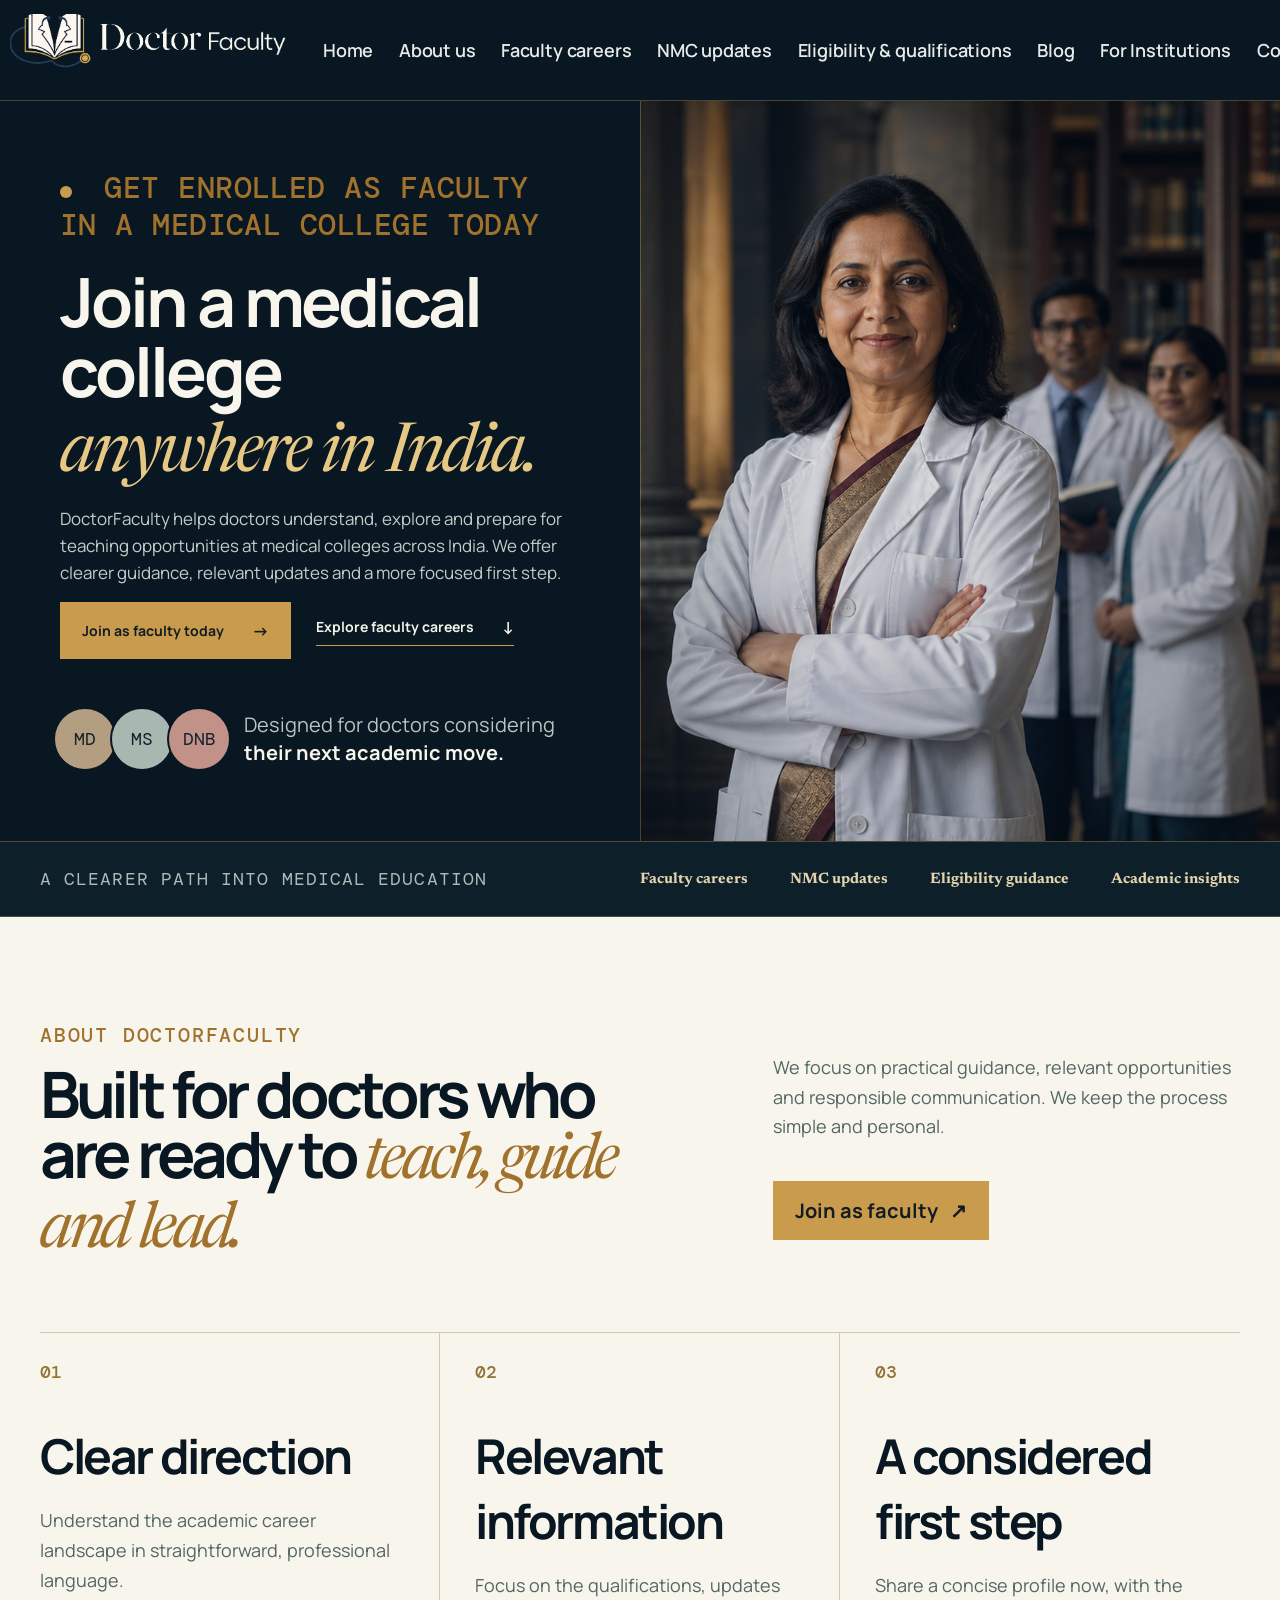
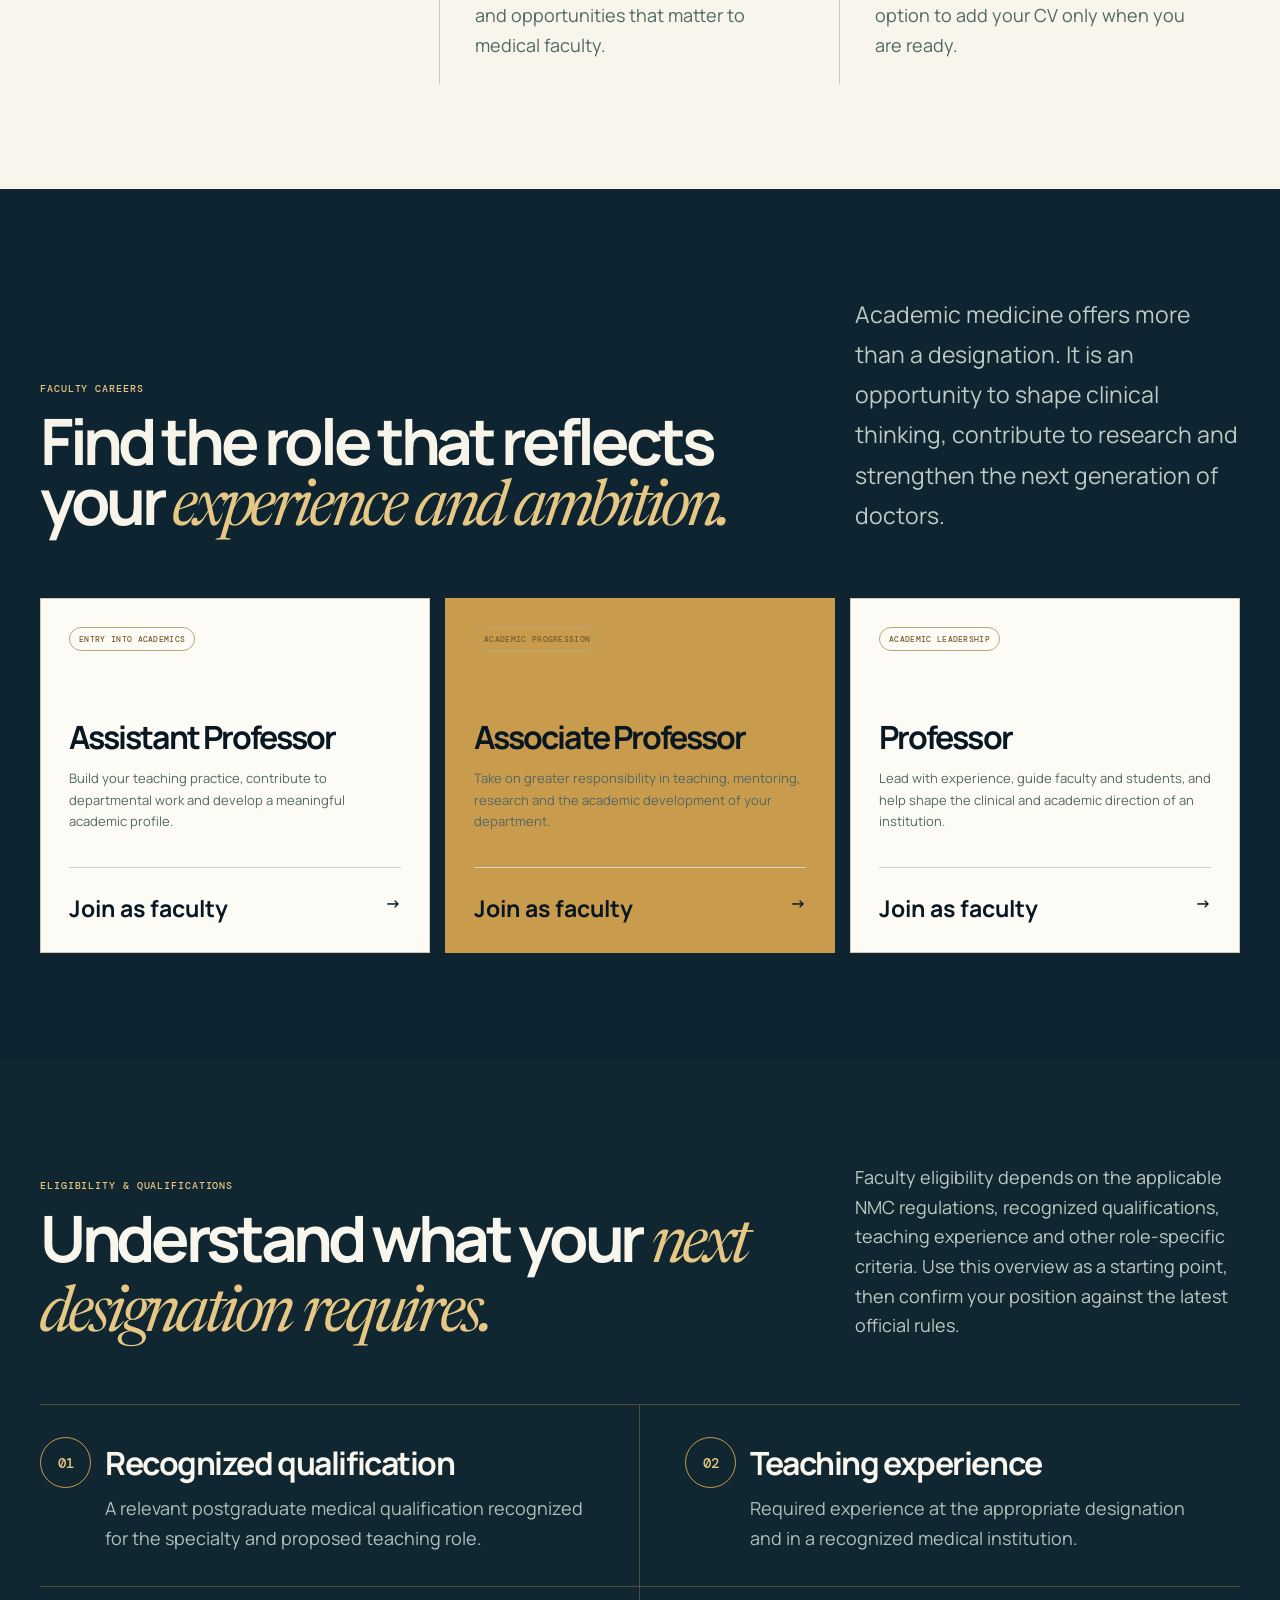
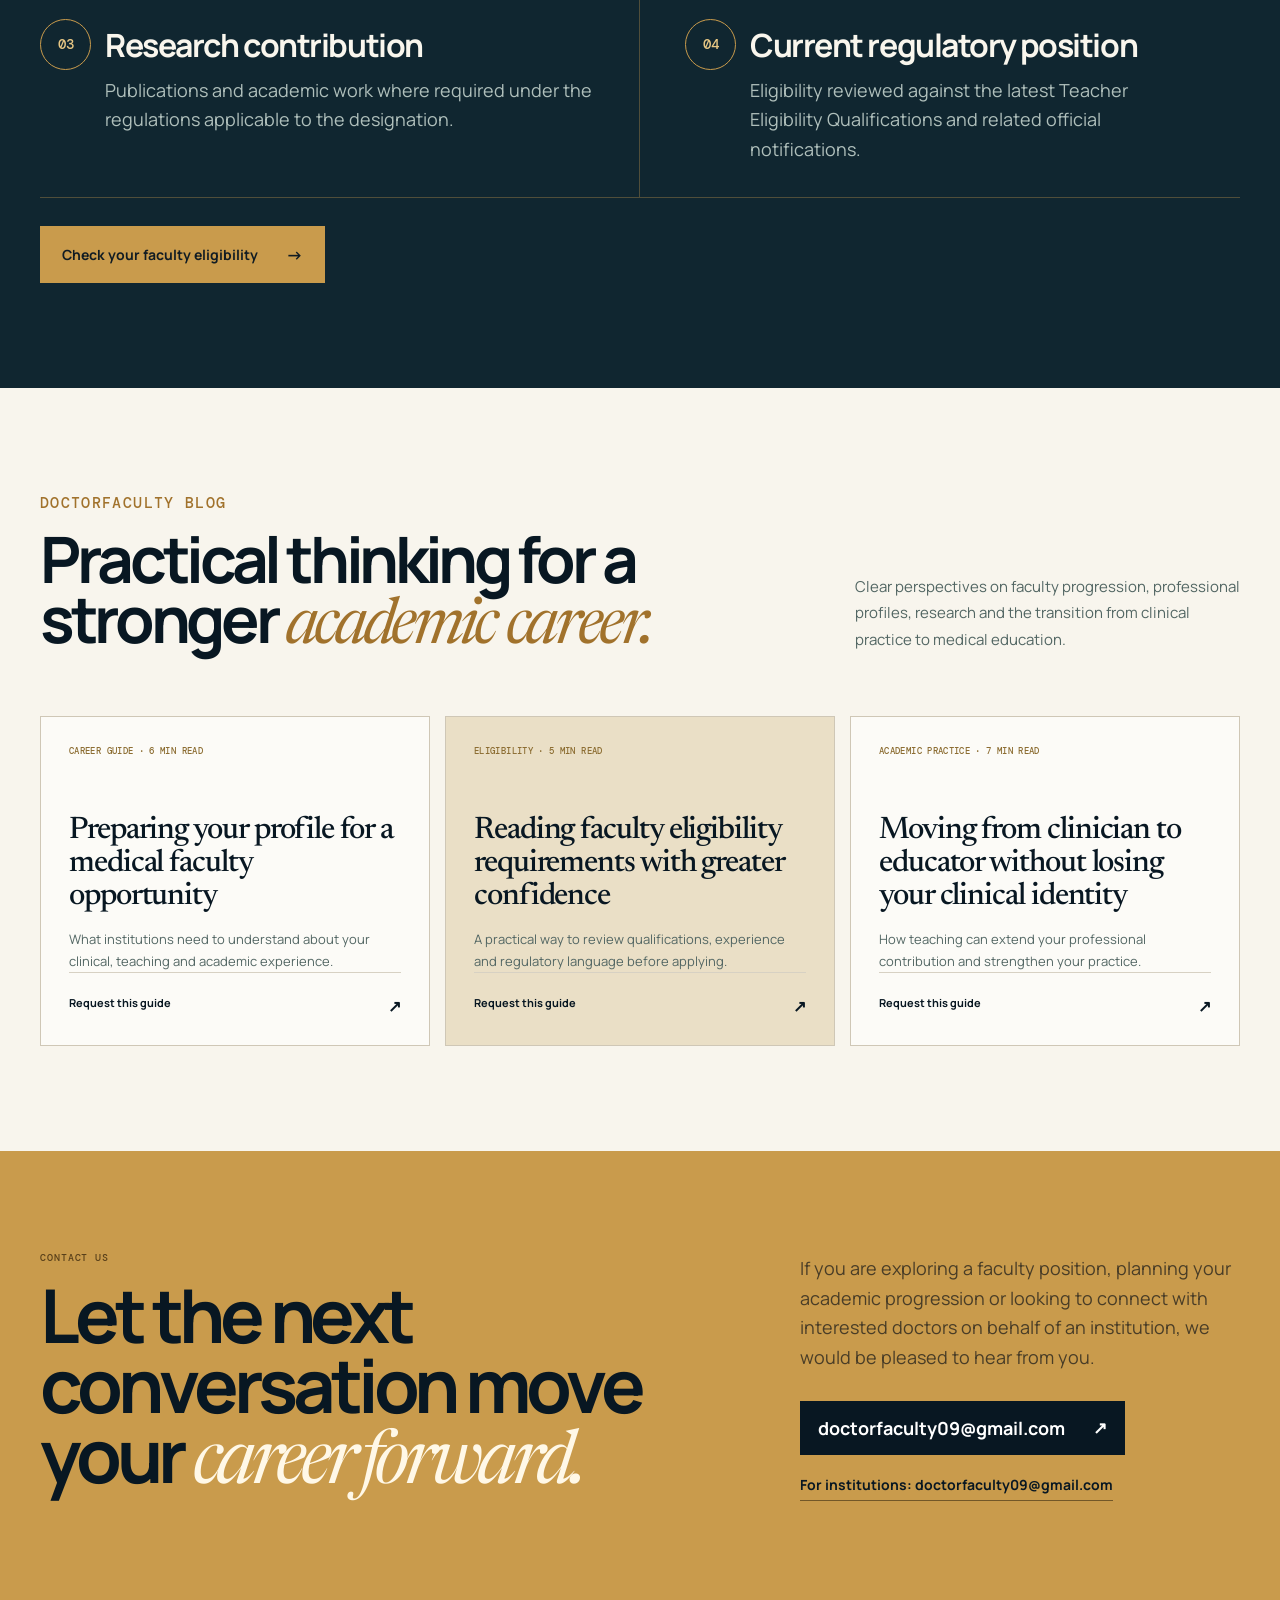
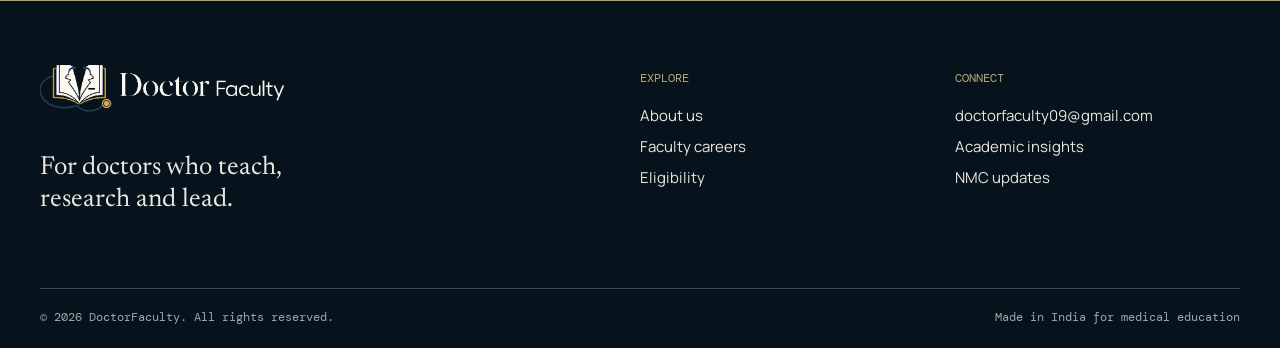
==== commit 75dbb1cd: "Remove em dashes and simplify copy across site pages Reword title tag and body text on the homepage," ====
--- a/index.html
+++ b/index.html
@@ -11,7 +11,7 @@
   <meta charset="UTF-8" />
   <meta name="viewport" content="width=device-width, initial-scale=1.0" />
   <meta name="description" content="DoctorFaculty supports doctors exploring teaching and academic careers in medical colleges across India." />
-  <title>DoctorFaculty — Medical faculty careers, guidance and updates</title>
+  <title>DoctorFaculty: Medical faculty careers, guidance and updates</title>
   <link rel="preconnect" href="https://fonts.googleapis.com" />
   <link rel="preconnect" href="https://fonts.gstatic.com" crossorigin />
   <link href="https://fonts.googleapis.com/css2?family=DM+Mono:wght@400;500&family=Manrope:wght@400;500;600;700;800&family=Newsreader:opsz,wght@6..72,400;6..72,500&display=swap" rel="stylesheet" />
@@ -41,7 +41,7 @@
       <div class="hero-copy">
         <p class="eyebrow"><i></i> Get enrolled as faculty in a medical college today</p>
         <h1>Join a medical college<br /><em>anywhere in India.</em></h1>
-        <p class="intro">DoctorFaculty helps doctors understand, explore and prepare for teaching opportunities at medical colleges across India—through clearer guidance, relevant updates and a more focused first step.</p>
+        <p class="intro">DoctorFaculty helps doctors understand, explore and prepare for teaching opportunities at medical colleges across India. We offer clearer guidance, relevant updates and a more focused first step.</p>
         <div class="hero-actions">
           <a class="button primary" href="join-faculty.html">Join as faculty today <span>→</span></a>
           <a class="button text-button" href="#careers">Explore faculty careers <span>↓</span></a>
@@ -58,7 +58,7 @@
     <section class="section about" id="about">
       <div class="container split-intro">
         <div><p class="eyebrow">About DoctorFaculty</p><h2>Built for doctors who are ready to <em>teach, guide and lead.</em></h2></div>
-        <div class="lead-copy"><p>We focus on practical guidance, relevant opportunities and responsible communication—without making the process feel complicated or impersonal.</p><a class="arrow-link" href="join-faculty.html">Join as faculty <span>↗</span></a></div>
+        <div class="lead-copy"><p>We focus on practical guidance, relevant opportunities and responsible communication. We keep the process simple and personal.</p><a class="arrow-link" href="join-faculty.html">Join as faculty <span>↗</span></a></div>
       </div>
       <div class="container value-grid">
         <article><span>01</span><h3>Clear direction</h3><p>Understand the academic career landscape in straightforward, professional language.</p></article>
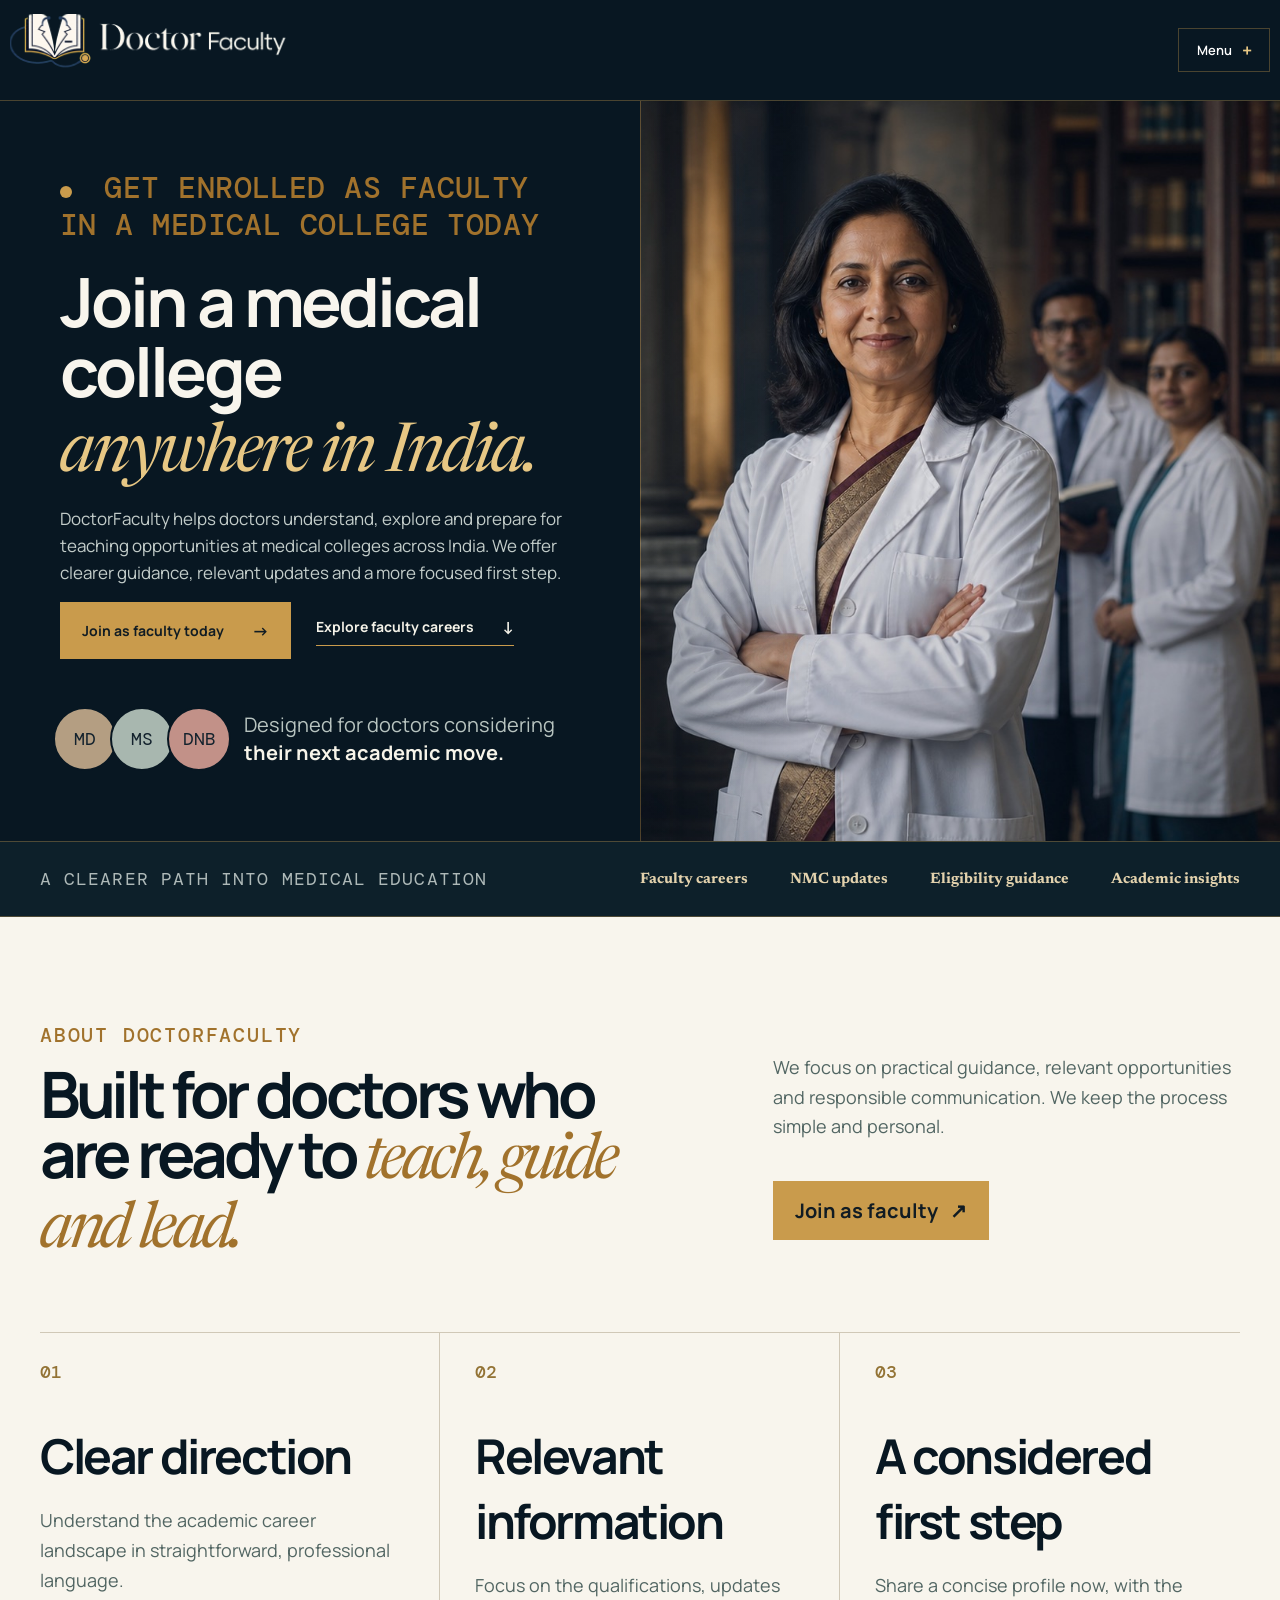
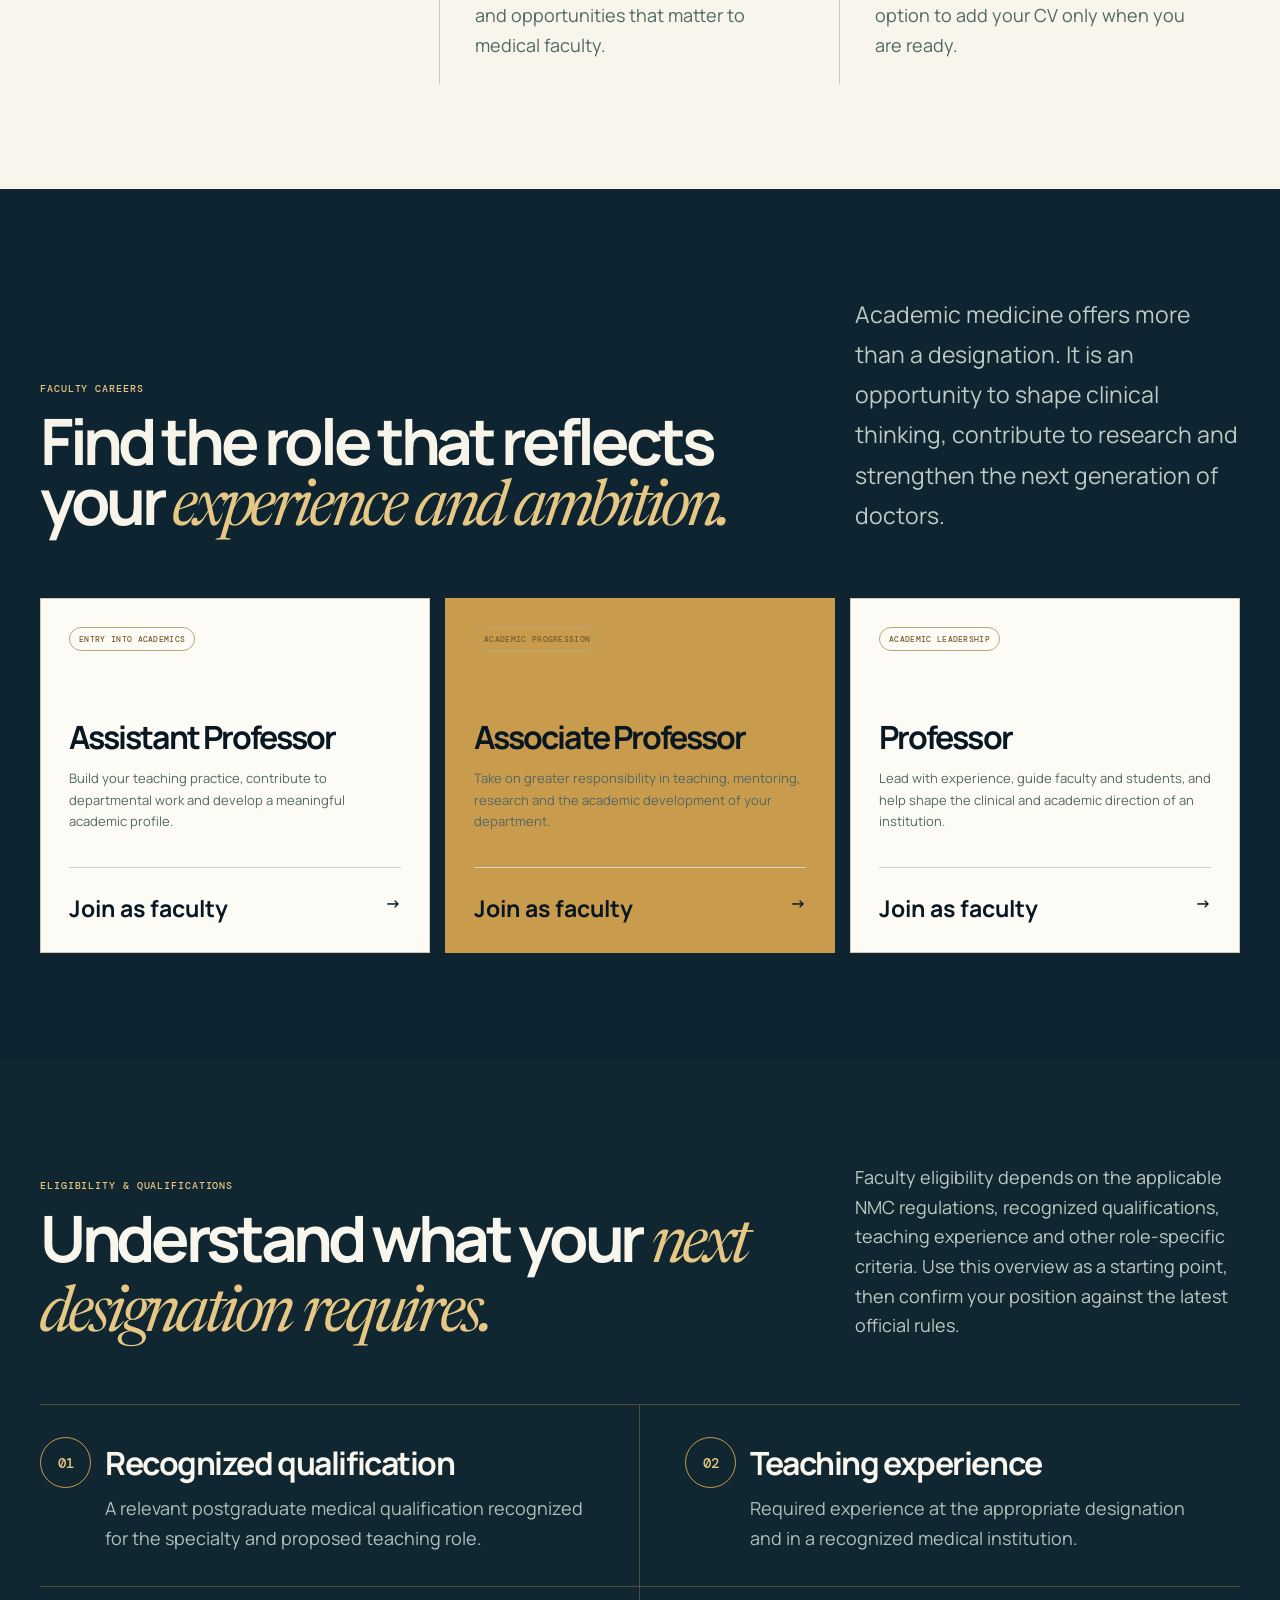
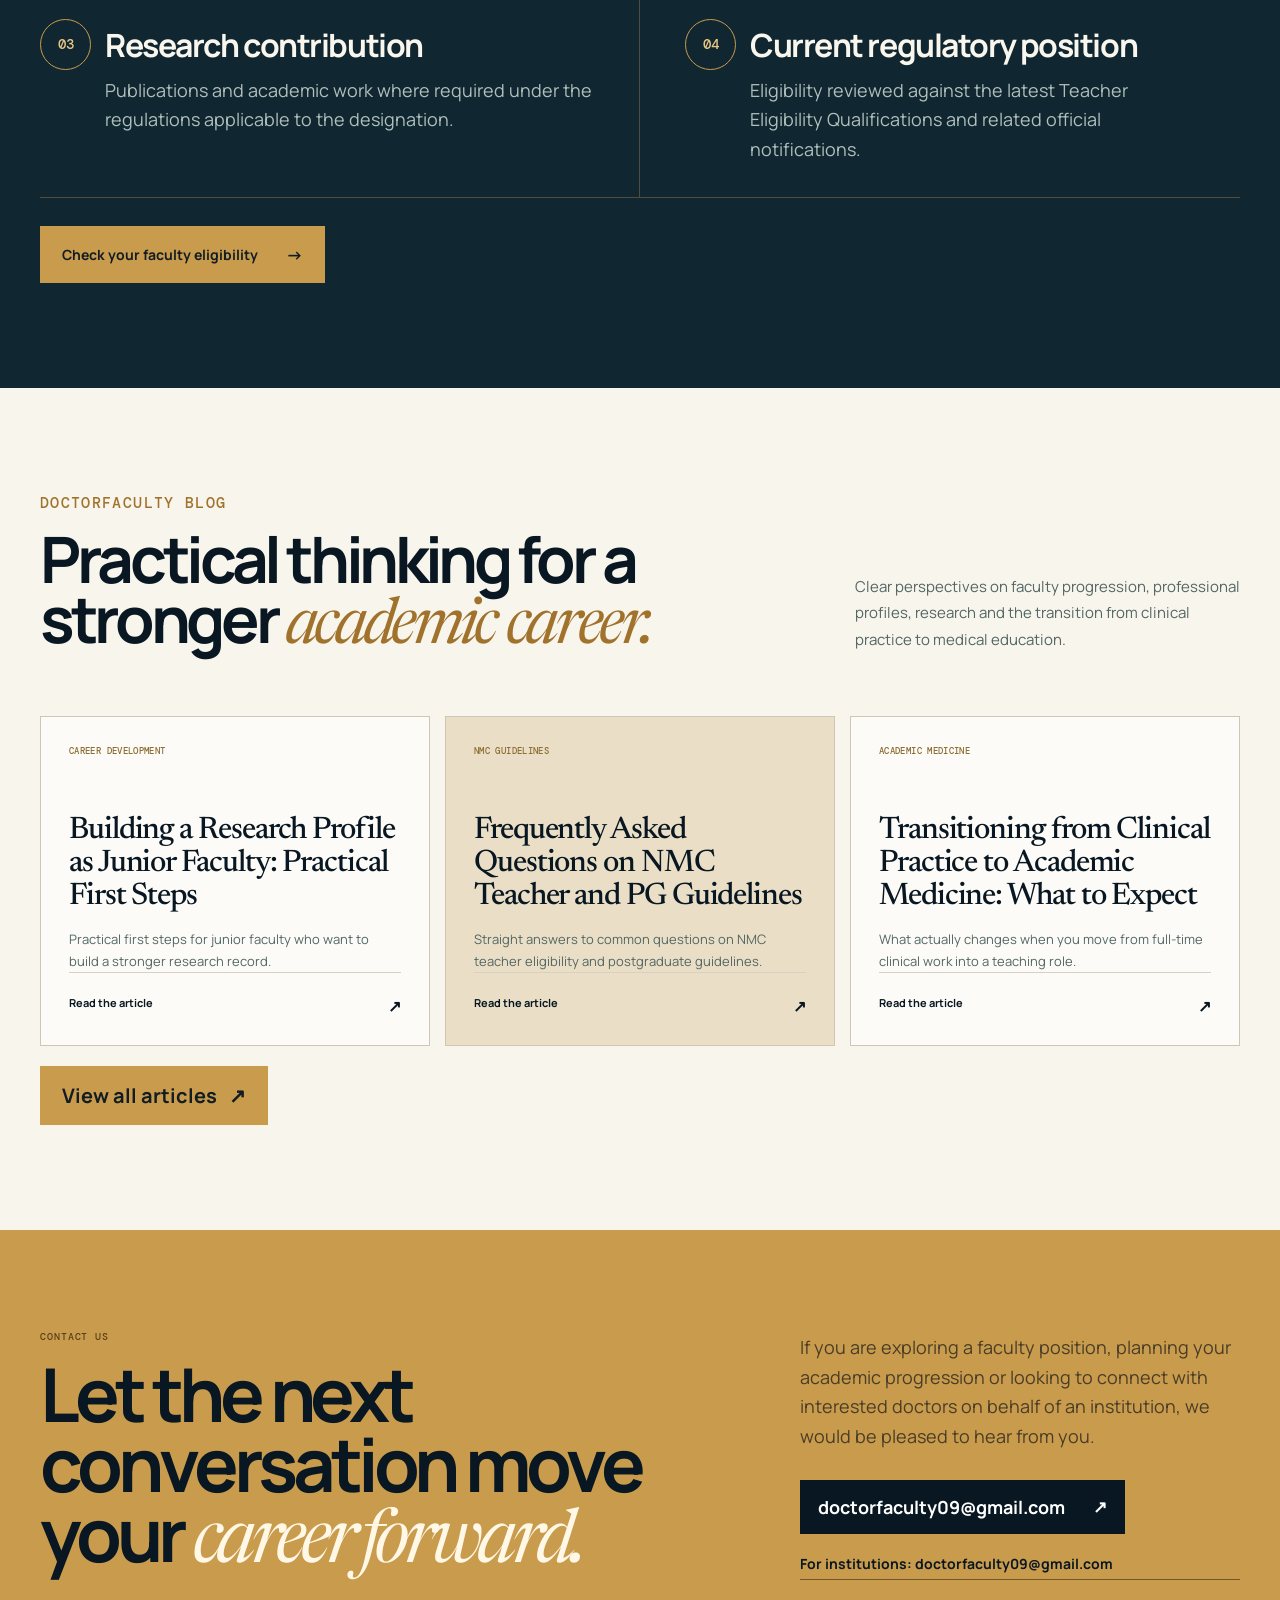
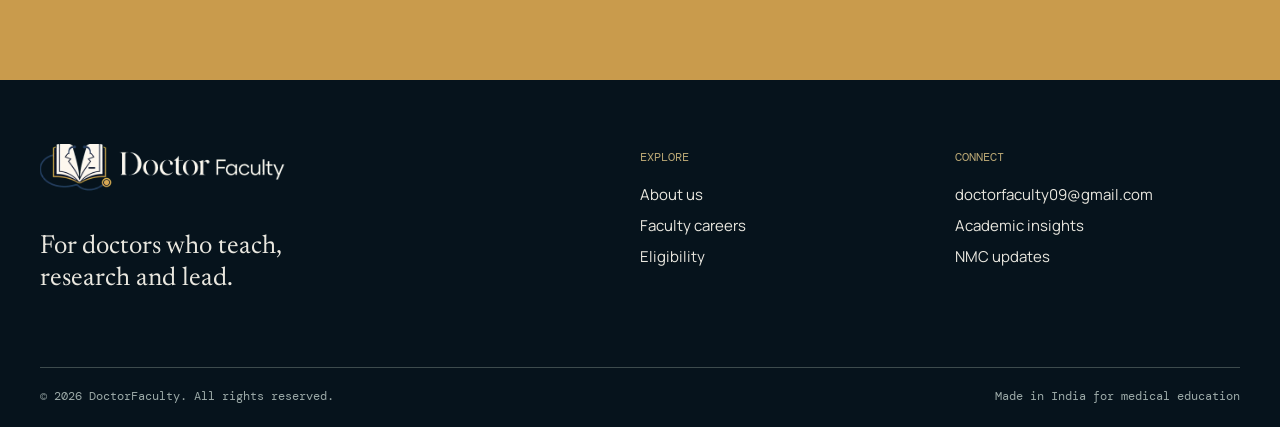
==== commit 0d4c9415: "Fix broken homepage blog links, add thank-you page, and compress images Homepage blog cards linked t" ====
--- a/index.html
+++ b/index.html
@@ -16,12 +16,12 @@
   <link rel="preconnect" href="https://fonts.gstatic.com" crossorigin />
   <link href="https://fonts.googleapis.com/css2?family=DM+Mono:wght@400;500&family=Manrope:wght@400;500;600;700;800&family=Newsreader:opsz,wght@6..72,400;6..72,500&display=swap" rel="stylesheet" />
   <link rel="stylesheet" href="site-v18-navright.css" />
-  <link rel="icon" type="image/png" href="doctorfaculty-favicon.png?v=20260718-4" />
+  <link rel="icon" type="image/png" href="doctorfaculty-favicon.png?v=20260803-1" />
 </head>
 <body>
   <header class="header">
     <nav class="nav container" aria-label="Main navigation">
-        <a class="logo logo-image" href="#home" aria-label="DoctorFaculty home"><span><img src="doctorfaculty-logo-transparent-v2.png?v=20260718-5" alt="DoctorFaculty" /></span></a>
+        <a class="logo logo-image" href="#home" aria-label="DoctorFaculty home"><span><img src="doctorfaculty-logo-transparent-v2.png?v=20260803-1" alt="DoctorFaculty" /></span></a>
       <button class="menu-toggle" aria-label="Open menu" aria-expanded="false" aria-controls="mobile-navigation">Menu <b>+</b></button>
       <div class="nav-links" id="mobile-navigation">
         <a href="#home">Home</a>
@@ -95,10 +95,11 @@
       <div class="container">
         <div class="section-head"><div><p class="eyebrow">DoctorFaculty blog</p><h2>Practical thinking for a stronger <em>academic career.</em></h2></div><p>Clear perspectives on faculty progression, professional profiles, research and the transition from clinical practice to medical education.</p></div>
         <div class="blog-grid">
-          <article><span class="article-type">Career guide · 6 min read</span><h3>Preparing your profile for a medical faculty opportunity</h3><p>What institutions need to understand about your clinical, teaching and academic experience.</p><a href="mailto:doctorfaculty09@gmail.com?subject=Blog%20updates">Request this guide <span>↗</span></a></article>
-          <article><span class="article-type">Eligibility · 5 min read</span><h3>Reading faculty eligibility requirements with greater confidence</h3><p>A practical way to review qualifications, experience and regulatory language before applying.</p><a href="mailto:doctorfaculty09@gmail.com?subject=Blog%20updates">Request this guide <span>↗</span></a></article>
-          <article><span class="article-type">Academic practice · 7 min read</span><h3>Moving from clinician to educator without losing your clinical identity</h3><p>How teaching can extend your professional contribution and strengthen your practice.</p><a href="mailto:doctorfaculty09@gmail.com?subject=Blog%20updates">Request this guide <span>↗</span></a></article>
+          <article><span class="article-type">Career development</span><h3>Building a Research Profile as Junior Faculty: Practical First Steps</h3><p>Practical first steps for junior faculty who want to build a stronger research record.</p><a href="/blog/building-research-profile-junior-faculty">Read the article <span>↗</span></a></article>
+          <article><span class="article-type">NMC guidelines</span><h3>Frequently Asked Questions on NMC Teacher and PG Guidelines</h3><p>Straight answers to common questions on NMC teacher eligibility and postgraduate guidelines.</p><a href="/blog/faqs-nmc-medical-college-teacher-eligibility">Read the article <span>↗</span></a></article>
+          <article><span class="article-type">Academic medicine</span><h3>Transitioning from Clinical Practice to Academic Medicine: What to Expect</h3><p>What actually changes when you move from full-time clinical work into a teaching role.</p><a href="/blog/transitioning-clinical-practice-academic-medicine">Read the article <span>↗</span></a></article>
         </div>
+        <a class="arrow-link" href="/blog">View all articles <span>↗</span></a>
       </div>
     </section>
 
@@ -107,7 +108,7 @@
     </section>
   </main>
 
-  <footer><div class="container footer-grid"><div><a class="logo logo-image footer-logo-image" href="#home" aria-label="DoctorFaculty home"><span><img src="doctorfaculty-logo-transparent-v2.png?v=20260718-5" alt="DoctorFaculty" /></span></a><p>For doctors who teach,<br />research and lead.</p></div><div><p class="footer-label">Explore</p><a href="#about">About us</a><a href="#careers">Faculty careers</a><a href="eligibility-check.html">Eligibility</a></div><div><p class="footer-label">Connect</p><a href="mailto:doctorfaculty09@gmail.com">doctorfaculty09@gmail.com</a><a href="/blog">Academic insights</a><a href="nmc-updates.html">NMC updates</a></div></div><div class="container footer-bottom"><span>© 2026 DoctorFaculty. All rights reserved.</span><span>Made in India for medical education</span></div></footer>
+  <footer><div class="container footer-grid"><div><a class="logo logo-image footer-logo-image" href="#home" aria-label="DoctorFaculty home"><span><img src="doctorfaculty-logo-transparent-v2.png?v=20260803-1" alt="DoctorFaculty" /></span></a><p>For doctors who teach,<br />research and lead.</p></div><div><p class="footer-label">Explore</p><a href="#about">About us</a><a href="#careers">Faculty careers</a><a href="eligibility-check.html">Eligibility</a></div><div><p class="footer-label">Connect</p><a href="mailto:doctorfaculty09@gmail.com">doctorfaculty09@gmail.com</a><a href="/blog">Academic insights</a><a href="nmc-updates.html">NMC updates</a></div></div><div class="container footer-bottom"><span>© 2026 DoctorFaculty. All rights reserved.</span><span>Made in India for medical education</span></div></footer>
   <script src="script.js?v=20260718-7"></script>
 </body>
 </html>
--- a/site-v18-navright.css
+++ b/site-v18-navright.css
@@ -1,4 +1,4 @@
-:root{--navy:#081722;--navy-2:#0e2531;--gold:#c99b4c;--gold-light:#e7c784;--ivory:#f8f5ed;--cream:#f0e7d2;--muted:#aeb9b8;--line:rgba(201,155,76,.34);--dark-text:#18303a;--body:#526663}*{box-sizing:border-box}html{scroll-behavior:smooth;scroll-padding-top:80px}body{margin:0;background:var(--ivory);color:var(--navy);font-family:Manrope,Arial,sans-serif;-webkit-font-smoothing:antialiased}a{color:inherit}.container{width:min(1180px,calc(100% - 48px));margin:auto}.nav.container{width:min(1800px,calc(100% - 20px))}.header{background:var(--navy);border-bottom:1px solid var(--line);position:sticky;top:0;z-index:20}.nav{min-height:80px;display:flex;align-items:center;justify-content:space-between;gap:28px}.logo{font:700 23px Newsreader,Georgia,serif;letter-spacing:-.7px;color:#fff;text-decoration:none;white-space:nowrap}.logo>span:not(.logo-mark){color:var(--gold-light)}.logo-mark{font:16px Manrope,sans-serif;color:var(--gold);margin-right:6px}.nav-links{display:flex;align-items:center;justify-content:flex-end;gap:clamp(13px,1.65vw,28px)}.nav-links a{font:600 20px Manrope,sans-serif;color:#e8ece8;text-decoration:none;white-space:nowrap}.nav-links a:hover{color:var(--gold-light)}.menu-toggle{display:none;border:0;background:transparent;color:#fff;font:500 11px 'DM Mono',monospace}.eyebrow{margin:0 0 16px;font:500 10px 'DM Mono',monospace;letter-spacing:.09em;text-transform:uppercase;color:#a1722c}.blog .eyebrow{font-size:15px}.about .eyebrow{font-size:20px}.eyebrow i{width:6px;height:6px;display:inline-block;background:var(--gold);border-radius:50%;margin-right:8px}.hero{min-height:660px;background:var(--navy);display:grid;grid-template-columns:minmax(24px,1fr) minmax(0,570px) minmax(0,610px) minmax(24px,1fr)}.hero-copy{grid-column:2;padding:90px 70px 72px 0;position:relative;z-index:1;align-self:center}.hero h1,.section h2,.profile-section h2,.contact h2{font-size:clamp(55px,5.9vw,84px);line-height:.94;letter-spacing:-.068em;margin:18px 0 27px;color:var(--ivory);font-weight:700}.hero h1 em,.section h2 em,.profile-section h2 em,.contact h2 em{font-family:Newsreader,Georgia,serif;font-weight:400;color:var(--gold-light)}.intro{font-size:8px;line-height:1.6;max-width:480px;color:#c3cdca;margin:0}.hero-actions{display:flex;align-items:center;gap:25px;margin-top:34px}.button{font:700 11px Manrope,sans-serif;text-decoration:none;display:inline-flex;align-items:center;justify-content:center;gap:28px;border:0;cursor:pointer}.button span{font-size:17px}.primary{padding:16px 18px;background:var(--gold);color:#111c23}.text-button{color:#f4f2e8;border-bottom:1px solid var(--gold);padding-bottom:7px}.trusted{display:flex;align-items:center;gap:13px;margin-top:48px}.avatars{display:flex}.avatars span{display:grid;place-items:center;width:64px;height:64px;background:#b49e82;border:2px solid var(--navy);color:#13222d;border-radius:50%;margin-left:-7px;font:18px 'DM Mono',monospace}.avatars span:nth-child(2){background:#a8b7af}.avatars span:nth-child(3){background:#c29188}.trusted p{margin:0;color:#b8c4c0;font-size:20px;line-height:1.4}.trusted b{color:#f7f4e9}.hero-visual{grid-column:3;background:linear-gradient(90deg,rgba(8,23,34,.27),transparent 32%),url('doctorfaculty-premium-hero.png') center/cover no-repeat;border-left:1px solid var(--line);border-right:1px solid var(--line)}.logo-strip{background:#0d202a;color:#edeade;border-top:1px solid var(--line);border-bottom:1px solid var(--line);padding:25px 0}.logo-strip .container{display:flex;align-items:center;justify-content:space-between;gap:32px}.logo-strip p{margin:0;color:#aeb9b8;font:18px 'DM Mono',monospace;text-transform:uppercase;letter-spacing:.06em}.logo-strip div{display:flex;align-items:center;gap:42px;font:700 15px Newsreader,Georgia,serif;color:#e3d2ad}.section{padding:105px 0}.section h2,.profile-section h2{color:var(--navy);margin:0}.section h2 em,.profile-section h2 em{color:#a1722c}.split-intro{display:grid;grid-template-columns:1.15fr .85fr;gap:100px;align-items:start}.split-intro h2{font-size:clamp(45px,5vw,70px)}.lead-copy{padding-top:31px}.lead-copy p{font-size:18px;line-height:1.65;color:var(--body);margin:0 0 19px}.arrow-link{display:inline-flex;align-items:center;gap:12px;font:700 20px Manrope,sans-serif;color:#111c23;background:var(--gold);text-decoration:none;border:0;padding:16px 22px;margin-top:20px}.arrow-link span{font-size:20px;margin-left:0}.value-grid{display:grid;grid-template-columns:repeat(3,1fr);margin-top:70px;border-top:1px solid #d0c8b7}.value-grid article{padding:27px 35px 5px 0;border-right:1px solid #d0c8b7}.value-grid article+article{padding-left:35px}.value-grid article:last-child{border-right:0}.value-grid span{font:500 18px 'DM Mono',monospace;color:#937335}.value-grid h3{font-size:48px;letter-spacing:-.05em;margin:39px 0 12px}.value-grid p{font-size:18px;line-height:1.65;color:var(--body);max-width:100%}.careers{background:var(--navy-2);color:#f7f4e9}.careers .eyebrow{color:var(--gold-light)}.careers h2{color:#f7f4e9;font-size:clamp(45px,5vw,70px)}.careers h2 em{color:var(--gold-light)}.section-head{display:grid;grid-template-columns:1.3fr .7fr;gap:100px;align-items:end;margin-bottom:58px}.section-head>p{font-size:15px;line-height:1.75;color:var(--body);margin:0 0 5px}.eligibility .section-head>p{font-size:18px;line-height:1.65}.careers .section-head>p{color:#bdc9c5;font-size:23px}.career-grid{display:grid;grid-template-columns:repeat(3,1fr);gap:15px}.career-grid article{min-height:355px;background:#fdfbf5;color:var(--navy);padding:28px;display:flex;flex-direction:column;border:1px solid #cfc7b6}.career-grid article.accent{background:var(--gold);border-color:var(--gold)}.tag,.pill{align-self:flex-start;border:1px solid #b9a779;border-radius:20px;padding:6px 9px;color:#765d2d;font:500 8px 'DM Mono',monospace;text-transform:uppercase;letter-spacing:.04em}.career-grid h3{font-size:32px;line-height:1.04;letter-spacing:-.06em;margin:70px 0 14px}.career-grid p{font-size:13px;line-height:1.65;color:#526763;margin:0}.career-grid a{font-size:23px;font-weight:700;text-decoration:none;margin-top:auto;padding-top:24px;border-top:1px solid #d7d1c3}.career-grid a span{float:right;font-size:16px}.profile-section{background:var(--cream);padding:100px 0}.profile-layout{display:grid;grid-template-columns:.84fr 1.16fr;gap:90px}.profile-layout h2{font-size:clamp(44px,4.8vw,67px);line-height:.98}.profile-layout>div>p:last-child{font-size:16px;line-height:1.7;color:#4e5e5b;max-width:420px}.interest-form{display:grid;grid-template-columns:1fr 1fr;gap:20px}.interest-form label{font-size:11px;font-weight:700;text-transform:uppercase;letter-spacing:.06em;color:#41504e;display:flex;flex-direction:column;gap:9px}.interest-form label small{font-size:11px;font-weight:500;text-transform:none;letter-spacing:0}.interest-form input{width:100%;background:#fffdf8;border:1px solid #cdbf9e;border-radius:0;padding:15px 13px;color:#10242c;font:15px Manrope,sans-serif}.interest-form input[type=file]{padding:12px;font-size:13px}.interest-form .form-wide,.form-note{grid-column:1/-1}.form-note{margin:0;font-size:13px;line-height:1.6;color:#5c625c}.interest-form button{justify-self:start;margin-top:7px}.updates{background:var(--ivory)}.updates-layout{display:grid;grid-template-columns:.8fr 1.2fr;gap:90px}.updates-copy h2{font-size:clamp(44px,4.8vw,68px)}.updates-copy>p:not(.eyebrow){font-size:18px;line-height:1.65;color:var(--body);max-width:480px}.update-list{border-top:1px solid #d4cebf}.update-list a{display:grid;grid-template-columns:84px 1fr 25px;gap:16px;padding:28px 0;border-bottom:1px solid #d4cebf;color:var(--navy);text-decoration:none}.date{padding-top:7px;color:#72827d;font:9px 'DM Mono',monospace}.pill{font-size:8px}.update-list h3{max-width:510px;margin:13px 0 0;font-size:20px;line-height:1.25;letter-spacing:-.045em}.list-arrow{font-size:17px;color:#9a7430}.eligibility{background:#102630;color:#f9f6ed}.eligibility .eyebrow{color:var(--gold-light)}.eligibility h2{color:#f9f6ed;font-size:clamp(45px,5vw,70px)}.eligibility h2 em{color:var(--gold-light)}.eligibility .section-head>p{color:#bdc9c5}.eligibility-grid{display:grid;grid-template-columns:1fr 1fr;border-top:1px solid var(--line)}.eligibility-grid article{display:grid;grid-template-columns:45px 1fr;gap:20px;padding:32px 45px 32px 0;border-bottom:1px solid var(--line)}.eligibility-grid article:nth-child(odd){border-right:1px solid var(--line)}.eligibility-grid article:nth-child(even){padding-left:45px}.eligibility-grid span{width:51px;height:51px;border:1px solid var(--gold);border-radius:50%;display:grid;place-items:center;color:var(--gold-light);font:500 14px 'DM Mono',monospace}.eligibility-grid h3{font-size:32px;letter-spacing:-.045em;margin:4px 0 9px}.eligibility-grid p{font-size:18px;line-height:1.65;color:#afbfbb;margin:0}#for-institutions h1{font-size:clamp(56px,6vw,88px)}#for-institutions h1 em{font-family:Newsreader,Georgia,serif;font-weight:400;color:var(--gold-light)}.disclaimer{font-size:10px;line-height:1.6;color:#90a29e;margin:27px 0 0;max-width:800px}.blog .section-head h2{font-size:clamp(45px,5vw,70px)}.blog-grid{display:grid;grid-template-columns:repeat(3,1fr);gap:15px}.blog-grid article{min-height:330px;background:#fcfbf7;border:1px solid #cfc7b6;padding:28px;display:flex;flex-direction:column}.blog-grid article:nth-child(2){background:#eadfc6}.article-type{color:#8c6d32;font:500 9px 'DM Mono',monospace;text-transform:uppercase;letter-spacing:.04em}.blog-grid h3{font:500 31px/1.06 Newsreader,Georgia,serif;letter-spacing:-.035em;margin:58px 0 16px}.blog-grid p{font-size:13px;line-height:1.65;color:var(--body);margin:0}.blog-grid a{font-size:11px;font-weight:700;text-decoration:none;margin-top:auto;padding-top:22px;border-top:1px solid #d7d1c3}.blog-grid a span{float:right;font-size:16px}.contact{padding:100px 0;background:var(--gold);color:var(--navy)}.contact-layout{display:grid;grid-template-columns:1.2fr .8fr;gap:100px;align-items:end}.contact .eyebrow{color:#59401a}.contact h2{color:var(--navy);font-size:clamp(48px,5.8vw,78px);margin:0}.contact h2 em{color:#fff8e7}.contact-layout>div:last-child>p{font-size:18px;line-height:1.65;color:#493d27;margin:0 0 28px}.dark-button{padding:15px 18px;background:var(--navy);color:#fff}.button.dark-button,.button.eligibility-button{font-size:14px}.button.dark-button{font-size:18px}.institution-email{display:block;margin-top:20px;font-size:14px;font-weight:700;text-decoration:none;border-bottom:1px solid #725728;padding-bottom:6px;width:max-content}footer{padding:64px 0 23px;background:#06131c;color:#e9e7df}.footer-grid{display:grid;grid-template-columns:2fr 1fr 1fr;gap:30px}.footer-grid>div:first-child>p{margin:23px 0;font:26px/1.25 Newsreader,Georgia,serif}.footer-grid>div:not(:first-child){display:flex;flex-direction:column;gap:10px}.footer-label{color:#b9a774;font:12px 'DM Mono',monospace;text-transform:uppercase;margin:5px 0 9px}.footer-grid a:not(.logo){color:#e9e7df;text-decoration:none;font-size:15px}.footer-bottom{border-top:1px solid #3d4b4d;margin-top:48px;padding-top:20px;color:#9caaa8;display:flex;justify-content:space-between;font:12px 'DM Mono',monospace}
+:root{--navy:#081722;--navy-2:#0e2531;--gold:#c99b4c;--gold-light:#e7c784;--ivory:#f8f5ed;--cream:#f0e7d2;--muted:#aeb9b8;--line:rgba(201,155,76,.34);--dark-text:#18303a;--body:#526663}*{box-sizing:border-box}html{scroll-behavior:smooth;scroll-padding-top:80px}body{margin:0;background:var(--ivory);color:var(--navy);font-family:Manrope,Arial,sans-serif;-webkit-font-smoothing:antialiased}a{color:inherit}.container{width:min(1180px,calc(100% - 48px));margin:auto}.nav.container{width:min(1800px,calc(100% - 20px))}.header{background:var(--navy);border-bottom:1px solid var(--line);position:sticky;top:0;z-index:20}.nav{min-height:80px;display:flex;align-items:center;justify-content:space-between;gap:28px}.logo{font:700 23px Newsreader,Georgia,serif;letter-spacing:-.7px;color:#fff;text-decoration:none;white-space:nowrap}.logo>span:not(.logo-mark){color:var(--gold-light)}.logo-mark{font:16px Manrope,sans-serif;color:var(--gold);margin-right:6px}.nav-links{display:flex;align-items:center;justify-content:flex-end;gap:clamp(13px,1.65vw,28px)}.nav-links a{font:600 20px Manrope,sans-serif;color:#e8ece8;text-decoration:none;white-space:nowrap}.nav-links a:hover{color:var(--gold-light)}.menu-toggle{display:none;border:0;background:transparent;color:#fff;font:500 11px 'DM Mono',monospace}.eyebrow{margin:0 0 16px;font:500 10px 'DM Mono',monospace;letter-spacing:.09em;text-transform:uppercase;color:#a1722c}.blog .eyebrow{font-size:15px}.about .eyebrow{font-size:20px}.eyebrow i{width:6px;height:6px;display:inline-block;background:var(--gold);border-radius:50%;margin-right:8px}.hero{min-height:660px;background:var(--navy);display:grid;grid-template-columns:minmax(24px,1fr) minmax(0,570px) minmax(0,610px) minmax(24px,1fr)}.hero-copy{grid-column:2;padding:90px 70px 72px 0;position:relative;z-index:1;align-self:center}.hero h1,.section h2,.profile-section h2,.contact h2{font-size:clamp(55px,5.9vw,84px);line-height:.94;letter-spacing:-.068em;margin:18px 0 27px;color:var(--ivory);font-weight:700}.hero h1 em,.section h2 em,.profile-section h2 em,.contact h2 em{font-family:Newsreader,Georgia,serif;font-weight:400;color:var(--gold-light)}.intro{font-size:8px;line-height:1.6;max-width:480px;color:#c3cdca;margin:0}.hero-actions{display:flex;align-items:center;gap:25px;margin-top:34px}.button{font:700 11px Manrope,sans-serif;text-decoration:none;display:inline-flex;align-items:center;justify-content:center;gap:28px;border:0;cursor:pointer;max-width:100%;overflow-wrap:break-word}.button span{font-size:17px}.primary{padding:16px 18px;background:var(--gold);color:#111c23}.text-button{color:#f4f2e8;border-bottom:1px solid var(--gold);padding-bottom:7px}.trusted{display:flex;align-items:center;gap:13px;margin-top:48px}.avatars{display:flex}.avatars span{display:grid;place-items:center;width:64px;height:64px;background:#b49e82;border:2px solid var(--navy);color:#13222d;border-radius:50%;margin-left:-7px;font:18px 'DM Mono',monospace}.avatars span:nth-child(2){background:#a8b7af}.avatars span:nth-child(3){background:#c29188}.trusted p{margin:0;color:#b8c4c0;font-size:20px;line-height:1.4}.trusted b{color:#f7f4e9}.hero-visual{grid-column:3;background:linear-gradient(90deg,rgba(8,23,34,.27),transparent 32%),url('doctorfaculty-premium-hero.jpg?v=20260803-1') center/cover no-repeat;border-left:1px solid var(--line);border-right:1px solid var(--line)}.logo-strip{background:#0d202a;color:#edeade;border-top:1px solid var(--line);border-bottom:1px solid var(--line);padding:25px 0}.logo-strip .container{display:flex;align-items:center;justify-content:space-between;gap:32px}.logo-strip p{margin:0;color:#aeb9b8;font:18px 'DM Mono',monospace;text-transform:uppercase;letter-spacing:.06em}.logo-strip div{display:flex;align-items:center;gap:42px;font:700 15px Newsreader,Georgia,serif;color:#e3d2ad}.section{padding:105px 0}.section h2,.profile-section h2{color:var(--navy);margin:0}.section h2 em,.profile-section h2 em{color:#a1722c}.split-intro{display:grid;grid-template-columns:1.15fr .85fr;gap:100px;align-items:start}.split-intro h2{font-size:clamp(45px,5vw,70px)}.lead-copy{padding-top:31px}.lead-copy p{font-size:18px;line-height:1.65;color:var(--body);margin:0 0 19px}.arrow-link{display:inline-flex;align-items:center;gap:12px;font:700 20px Manrope,sans-serif;color:#111c23;background:var(--gold);text-decoration:none;border:0;padding:16px 22px;margin-top:20px}.arrow-link span{font-size:20px;margin-left:0}.value-grid{display:grid;grid-template-columns:repeat(3,minmax(0,1fr));margin-top:70px;border-top:1px solid #d0c8b7}.value-grid article{padding:27px 35px 5px 0;border-right:1px solid #d0c8b7}.value-grid article+article{padding-left:35px}.value-grid article:last-child{border-right:0}.value-grid span{font:500 18px 'DM Mono',monospace;color:#937335}.value-grid h3{font-size:48px;letter-spacing:-.05em;margin:39px 0 12px}.value-grid p{font-size:18px;line-height:1.65;color:var(--body);max-width:100%}.careers{background:var(--navy-2);color:#f7f4e9}.careers .eyebrow{color:var(--gold-light)}.careers h2{color:#f7f4e9;font-size:clamp(45px,5vw,70px)}.careers h2 em{color:var(--gold-light)}.section-head{display:grid;grid-template-columns:1.3fr .7fr;gap:100px;align-items:end;margin-bottom:58px}.section-head>p{font-size:15px;line-height:1.75;color:var(--body);margin:0 0 5px}.eligibility .section-head>p{font-size:18px;line-height:1.65}.careers .section-head>p{color:#bdc9c5;font-size:23px}.career-grid{display:grid;grid-template-columns:repeat(3,minmax(0,1fr));gap:15px}.career-grid article{min-height:355px;background:#fdfbf5;color:var(--navy);padding:28px;display:flex;flex-direction:column;border:1px solid #cfc7b6}.career-grid article.accent{background:var(--gold);border-color:var(--gold)}.tag,.pill{align-self:flex-start;border:1px solid #b9a779;border-radius:20px;padding:6px 9px;color:#765d2d;font:500 8px 'DM Mono',monospace;text-transform:uppercase;letter-spacing:.04em}.career-grid h3{font-size:32px;line-height:1.04;letter-spacing:-.06em;margin:70px 0 14px}.career-grid p{font-size:13px;line-height:1.65;color:#526763;margin:0}.career-grid a{font-size:23px;font-weight:700;text-decoration:none;margin-top:auto;padding-top:24px;border-top:1px solid #d7d1c3}.career-grid a span{float:right;font-size:16px}.profile-section{background:var(--cream);padding:100px 0}.profile-layout{display:grid;grid-template-columns:.84fr 1.16fr;gap:90px}.profile-layout h2{font-size:clamp(44px,4.8vw,67px);line-height:.98}.profile-layout>div>p:last-child{font-size:16px;line-height:1.7;color:#4e5e5b;max-width:420px}.interest-form{display:grid;grid-template-columns:1fr 1fr;gap:20px}.interest-form label{font-size:11px;font-weight:700;text-transform:uppercase;letter-spacing:.06em;color:#41504e;display:flex;flex-direction:column;gap:9px}.interest-form label small{font-size:11px;font-weight:500;text-transform:none;letter-spacing:0}.interest-form input{width:100%;background:#fffdf8;border:1px solid #cdbf9e;border-radius:0;padding:15px 13px;color:#10242c;font:15px Manrope,sans-serif}.interest-form input[type=file]{padding:12px;font-size:13px}.interest-form .form-wide,.form-note{grid-column:1/-1}.form-note{margin:0;font-size:13px;line-height:1.6;color:#5c625c}.interest-form button{justify-self:start;margin-top:7px}.updates{background:var(--ivory)}.updates-layout{display:grid;grid-template-columns:.8fr 1.2fr;gap:90px}.updates-copy h2{font-size:clamp(44px,4.8vw,68px)}.updates-copy>p:not(.eyebrow){font-size:18px;line-height:1.65;color:var(--body);max-width:480px}.update-list{border-top:1px solid #d4cebf}.update-list a{display:grid;grid-template-columns:84px 1fr 25px;gap:16px;padding:28px 0;border-bottom:1px solid #d4cebf;color:var(--navy);text-decoration:none}.date{padding-top:7px;color:#72827d;font:9px 'DM Mono',monospace}.pill{font-size:8px}.update-list h3{max-width:510px;margin:13px 0 0;font-size:20px;line-height:1.25;letter-spacing:-.045em}.list-arrow{font-size:17px;color:#9a7430}.eligibility{background:#102630;color:#f9f6ed}.eligibility .eyebrow{color:var(--gold-light)}.eligibility h2{color:#f9f6ed;font-size:clamp(45px,5vw,70px)}.eligibility h2 em{color:var(--gold-light)}.eligibility .section-head>p{color:#bdc9c5}.eligibility-grid{display:grid;grid-template-columns:1fr 1fr;border-top:1px solid var(--line)}.eligibility-grid article{display:grid;grid-template-columns:45px 1fr;gap:20px;padding:32px 45px 32px 0;border-bottom:1px solid var(--line)}.eligibility-grid article:nth-child(odd){border-right:1px solid var(--line)}.eligibility-grid article:nth-child(even){padding-left:45px}.eligibility-grid span{width:51px;height:51px;border:1px solid var(--gold);border-radius:50%;display:grid;place-items:center;color:var(--gold-light);font:500 14px 'DM Mono',monospace}.eligibility-grid h3{font-size:32px;letter-spacing:-.045em;margin:4px 0 9px}.eligibility-grid p{font-size:18px;line-height:1.65;color:#afbfbb;margin:0}#for-institutions h1{font-size:clamp(56px,6vw,88px)}#for-institutions h1 em{font-family:Newsreader,Georgia,serif;font-weight:400;color:var(--gold-light)}.disclaimer{font-size:10px;line-height:1.6;color:#90a29e;margin:27px 0 0;max-width:800px}.blog .section-head h2{font-size:clamp(45px,5vw,70px)}.blog-grid{display:grid;grid-template-columns:repeat(3,minmax(0,1fr));gap:15px}.blog-grid article{min-height:330px;background:#fcfbf7;border:1px solid #cfc7b6;padding:28px;display:flex;flex-direction:column}.blog-grid article:nth-child(2){background:#eadfc6}.article-type{color:#8c6d32;font:500 9px 'DM Mono',monospace;text-transform:uppercase;letter-spacing:.04em}.blog-grid h3{font:500 31px/1.06 Newsreader,Georgia,serif;letter-spacing:-.035em;margin:58px 0 16px}.blog-grid p{font-size:13px;line-height:1.65;color:var(--body);margin:0}.blog-grid a{font-size:11px;font-weight:700;text-decoration:none;margin-top:auto;padding-top:22px;border-top:1px solid #d7d1c3}.blog-grid a span{float:right;font-size:16px}.contact{padding:100px 0;background:var(--gold);color:var(--navy)}.contact-layout{display:grid;grid-template-columns:minmax(0,1.2fr) minmax(0,.8fr);gap:100px;align-items:end}.contact .eyebrow{color:#59401a}.contact h2{color:var(--navy);font-size:clamp(48px,5.8vw,78px);margin:0}.contact h2 em{color:#fff8e7}.contact-layout>div:last-child>p{font-size:18px;line-height:1.65;color:#493d27;margin:0 0 28px}.dark-button{padding:15px 18px;background:var(--navy);color:#fff}.button.dark-button,.button.eligibility-button{font-size:14px}.button.dark-button{font-size:18px}.institution-email{display:block;margin-top:20px;font-size:14px;font-weight:700;text-decoration:none;border-bottom:1px solid #725728;padding-bottom:6px;max-width:100%;overflow-wrap:break-word}footer{padding:64px 0 23px;background:#06131c;color:#e9e7df}.footer-grid{display:grid;grid-template-columns:2fr 1fr 1fr;gap:30px}.footer-grid>div:first-child>p{margin:23px 0;font:26px/1.25 Newsreader,Georgia,serif}.footer-grid>div:not(:first-child){display:flex;flex-direction:column;gap:10px}.footer-label{color:#b9a774;font:12px 'DM Mono',monospace;text-transform:uppercase;margin:5px 0 9px}.footer-grid a:not(.logo){color:#e9e7df;text-decoration:none;font-size:15px}.footer-bottom{border-top:1px solid #3d4b4d;margin-top:48px;padding-top:20px;color:#9caaa8;display:flex;justify-content:space-between;font:12px 'DM Mono',monospace}
 @media(max-width:1080px){.nav-links{gap:13px}.nav-links a{font-size:9.5px}.hero{grid-template-columns:40px 1fr 44% 40px}.hero-copy{padding-right:40px}.section-head{gap:55px}.logo-strip div{gap:24px}}
 @media(max-width:800px){html{scroll-padding-top:68px}.container{width:min(100% - 40px,1180px)}.nav{min-height:68px}.nav-links{display:none}.nav-links.open{display:flex;position:absolute;top:67px;left:0;right:0;padding:26px 24px;align-items:flex-start;flex-direction:column;background:var(--navy);border-bottom:1px solid var(--line);gap:19px}.nav-links a{font-size:12px}.menu-toggle{display:block}.hero{display:block;min-height:0}.hero-copy{padding:70px 20px 62px;width:min(100% - 40px,620px);margin:auto}.hero h1{font-size:52px}.hero-visual{display:block;min-height:430px;border:0;border-top:1px solid var(--line);background-position:63% center}.hero-actions{align-items:flex-start;flex-direction:column;gap:20px}.logo-strip .container{display:block}.logo-strip div{margin-top:18px;gap:12px;justify-content:space-between;font-size:13px}.logo-strip span:nth-child(4){display:none}.section,.profile-section,.contact{padding:78px 0}.split-intro,.section-head,.profile-layout,.updates-layout,.contact-layout{grid-template-columns:1fr;gap:35px}.lead-copy{padding-top:0}.value-grid,.career-grid,.blog-grid{grid-template-columns:1fr}.value-grid{margin-top:48px}.value-grid article,.value-grid article+article{padding:27px 0;border-right:0;border-bottom:1px solid #d0c8b7}.career-grid article{min-height:290px}.career-grid h3{margin-top:45px}.interest-form{grid-template-columns:1fr}.interest-form .form-wide,.form-note{grid-column:auto}.eligibility-grid{grid-template-columns:1fr}.eligibility-grid article,.eligibility-grid article:nth-child(even){padding:28px 0;border-right:0}.blog-grid article{min-height:285px}.blog-grid h3{margin-top:42px}.footer-grid{grid-template-columns:1fr 1fr}.footer-grid>div:first-child{grid-column:1/-1}.footer-bottom{flex-direction:column;align-items:flex-start;gap:13px}}
 @media(max-width:430px){.hero h1{font-size:46px}.logo-strip span:nth-child(3){display:none}.update-list a{grid-template-columns:58px 1fr 18px}.update-list h3{font-size:17px}.interest-form button{width:100%}.institution-email{width:auto;line-height:1.5}}
@@ -7,7 +7,7 @@
 .back-home{color:#f4f2e8;text-decoration:none;font-size:12px;font-weight:700;border-bottom:1px solid var(--gold);padding-bottom:6px}.back-home span{margin-left:8px;color:var(--gold-light)}.join-page{background:var(--ivory)}.join-intro{background:var(--navy);color:#f7f4e9;padding:88px 0}.join-intro-grid{display:grid;grid-template-columns:1.15fr .85fr;gap:95px;align-items:end}.join-intro h1{font-size:clamp(52px,5.6vw,80px);line-height:.96;letter-spacing:-.065em;margin:18px 0 0}.join-intro h1 em{font-family:Newsreader,Georgia,serif;font-weight:400;color:var(--gold-light)}.join-intro-grid>div:last-child>p{font-size:15px;line-height:1.75;color:#c3cdca;margin:0 0 28px}.eligibility-cta{display:flex;flex-direction:column;gap:7px;background:var(--gold);color:var(--navy);padding:22px 24px;text-decoration:none}.eligibility-cta strong{font:700 15px/1.35 Manrope,sans-serif}.eligibility-cta span{font-size:12px;font-weight:700}.join-form-section{padding:95px 0;background:var(--cream)}.join-form-layout{display:grid;grid-template-columns:.72fr 1.28fr;gap:90px}.form-aside h2{font-size:clamp(38px,4vw,58px);line-height:1;letter-spacing:-.06em;margin:16px 0 24px}.form-aside>p:not(.eyebrow){font-size:14px;line-height:1.75;color:var(--body)}.required-note{border-top:1px solid #cdbf9e;margin-top:36px;padding-top:20px;font-size:11px;font-weight:700}.required-note span,.faculty-application label>b{color:#986d22}.faculty-application{display:grid;grid-template-columns:1fr 1fr;gap:22px}.faculty-application label{display:flex;flex-direction:column;gap:9px;font-size:11px;font-weight:700;text-transform:uppercase;letter-spacing:.055em;color:#41504e}.faculty-application label>b{display:inline}.faculty-application label small{font-size:11px;font-weight:500;text-transform:none;letter-spacing:0}.faculty-application input{width:100%;background:#fffdf8;border:1px solid #cdbf9e;border-radius:0;padding:16px 14px;color:#10242c;font:15px Manrope,sans-serif}.faculty-application input:focus{outline:2px solid var(--gold);outline-offset:1px}.faculty-application input[type=file]{padding:13px;font-size:13px}.faculty-application .field-wide,.form-privacy{grid-column:1/-1}.form-privacy{font-size:12px;line-height:1.6;color:#5c625c;margin:0}.faculty-application button{justify-self:start;margin-top:3px}.join-footer{margin-top:0}
 @media(max-width:800px){.join-intro{padding:40px 0}.join-intro-grid,.join-form-layout{grid-template-columns:1fr;gap:16px}.form-aside>p:not(.eyebrow){display:none}.required-note{margin-top:12px;padding-top:10px}.join-intro h1{font-size:50px}.join-form-section{padding:72px 0}.faculty-application{grid-template-columns:1fr}.faculty-application .field-wide,.form-privacy{grid-column:auto}.faculty-application button{width:100%}}
 @media(max-width:430px){.back-home{font-size:10px}.join-intro h1{font-size:43px}.eligibility-cta{padding:19px}.faculty-application{gap:18px}}
-@media(min-width:801px){.container{width:min(1440px,calc(100% - 80px))}.nav-links{gap:clamp(24px,2vw,38px)}.nav-links a{font-size:18px;letter-spacing:-.01em}.hero{grid-template-columns:minmax(0,1fr) minmax(0,1fr);min-height:740px}.hero-copy{grid-column:1;padding:40px 64px 42px max(60px,calc((100vw - 1440px)/2));align-self:center}.hero-visual{grid-column:2;min-height:740px;background-image:linear-gradient(90deg,rgba(8,23,34,.18),transparent 26%),url('doctorfaculty-premium-hero.png?v=20260718-3');background-position:center right;border-right:0}.hero .eyebrow{font-size:30px;line-height:1.25;letter-spacing:.015em;margin-bottom:22px;max-width:760px}.hero .eyebrow i{width:12px;height:12px;margin-right:14px}.hero h1{max-width:760px;font-size:clamp(68px,5vw,88px);line-height:1.04;letter-spacing:-.045em;margin:0}.hero h1 em{display:block;margin-top:.17em;padding-top:0;line-height:1.06}.intro{max-width:590px;font-size:17px;line-height:1.6;margin-top:14px}.hero-actions{margin-top:16px}.button{font-size:14px}.primary{padding:17px 22px}}
+@media(min-width:801px){.container{width:min(1440px,calc(100% - 80px))}.nav-links{gap:clamp(24px,2vw,38px)}.nav-links a{font-size:18px;letter-spacing:-.01em}.hero{grid-template-columns:minmax(0,1fr) minmax(0,1fr);min-height:740px}.hero-copy{grid-column:1;padding:40px 64px 42px max(60px,calc((100vw - 1440px)/2));align-self:center}.hero-visual{grid-column:2;min-height:740px;background-image:linear-gradient(90deg,rgba(8,23,34,.18),transparent 26%),url('doctorfaculty-premium-hero.jpg?v=20260803-1');background-position:center right;border-right:0}.hero .eyebrow{font-size:30px;line-height:1.25;letter-spacing:.015em;margin-bottom:22px;max-width:760px}.hero .eyebrow i{width:12px;height:12px;margin-right:14px}.hero h1{max-width:760px;font-size:clamp(68px,5vw,88px);line-height:1.04;letter-spacing:-.045em;margin:0}.hero h1 em{display:block;margin-top:.17em;padding-top:0;line-height:1.06}.intro{max-width:590px;font-size:17px;line-height:1.6;margin-top:14px}.hero-actions{margin-top:16px}.button{font-size:14px}.primary{padding:17px 22px}}
 @media(prefers-reduced-motion:reduce){html{scroll-behavior:auto}}
 .logo-image{display:block;width:285px;height:72px;overflow:hidden;flex:0 0 auto}.logo-image>span{display:block;position:relative;width:100%;height:100%;overflow:hidden}.logo-image img{display:block;width:310px;max-width:none;transform:translate(-18px,-48px)}.footer-logo-image{width:250px;height:64px}.footer-logo-image img{width:275px;transform:translate(-16px,-43px)}
 @media(min-width:801px){.nav{min-height:100px}}
@@ -16,7 +16,8 @@
 @media(max-width:800px){.eligibility-query-intro{padding-bottom:60px}.eligibility-form-section{padding-top:72px}.form-section-title{grid-column:auto}.eligibility-disclaimer{grid-column:auto}}
 @media(max-width:800px){.header .container{width:min(100% - 28px,1180px)}.nav{position:relative;min-height:78px;gap:14px}.menu-toggle{display:inline-flex;align-items:center;justify-content:center;gap:10px;min-width:92px;min-height:44px;padding:10px 14px;border:1px solid var(--line);color:#fff;font:600 13px Manrope,sans-serif;cursor:pointer}.menu-toggle b{color:var(--gold-light);font-size:18px;line-height:1}.nav-links.open{display:flex;position:fixed;top:78px;left:0;right:0;max-height:calc(100vh - 78px);overflow-y:auto;padding:10px 20px 24px;align-items:stretch;flex-direction:column;background:#081722;border-top:1px solid var(--line);border-bottom:2px solid var(--gold);gap:0;box-shadow:0 18px 38px rgba(0,0,0,.28)}.nav-links a{display:flex;align-items:center;min-height:56px;padding:13px 4px;border-bottom:1px solid rgba(201,155,76,.22);font-size:16px;font-weight:600;white-space:normal}.nav-links a:last-child{border-bottom:0}.back-home{min-height:44px;display:inline-flex;align-items:center;text-align:right;line-height:1.3}.hero-copy{padding-top:58px}.hero h1{font-size:clamp(46px,13vw,58px);line-height:1}.hero .eyebrow{font-size:clamp(17px,5.7vw,25px);line-height:1.35}.hero-visual{min-height:360px}.button{min-height:48px}.primary{padding:16px 20px}}
 @media(max-width:430px){.logo-image{width:190px;height:52px}.logo-image img{width:210px;transform:translate(-12px,-33px)}.menu-toggle{min-width:84px;padding:9px 11px}.back-home{max-width:126px;font-size:10px}.hero-copy{width:min(100% - 28px,620px);padding-left:0;padding-right:0}.hero h1{font-size:46px}.section h2,.profile-section h2,.contact h2{font-size:44px}.footer-grid{grid-template-columns:1fr}.footer-grid>div:first-child{grid-column:auto}}
-@media(max-width:800px){.menu-toggle,.nav-links,.nav-links.open{display:none!important}.nav{justify-content:flex-start}.hero-copy{padding-top:46px}}
+@media(max-width:800px){.hero-copy{padding-top:46px}}
+@media(min-width:801px) and (max-width:1350px){.menu-toggle{display:inline-flex;align-items:center;justify-content:center;gap:10px;min-width:92px;min-height:44px;padding:10px 14px;border:1px solid var(--line);color:#fff;font:600 13px Manrope,sans-serif;cursor:pointer}.menu-toggle b{color:var(--gold-light);font-size:18px;line-height:1}.nav-links{display:none}.nav-links.open{display:flex;position:fixed;top:100px;left:0;right:0;max-height:calc(100vh - 100px);overflow-y:auto;padding:10px 24px 24px;align-items:stretch;flex-direction:column;background:#081722;border-top:1px solid var(--line);border-bottom:2px solid var(--gold);gap:0;box-shadow:0 18px 38px rgba(0,0,0,.28)}.nav-links a{display:flex;align-items:center;min-height:56px;padding:13px 4px;border-bottom:1px solid rgba(201,155,76,.22);font-size:16px;font-weight:600;white-space:normal}.nav-links a:last-child{border-bottom:0}}
 
 /* Join page refinements — 2026-07-20 */
 .join-intro{padding:36px 0 44px}
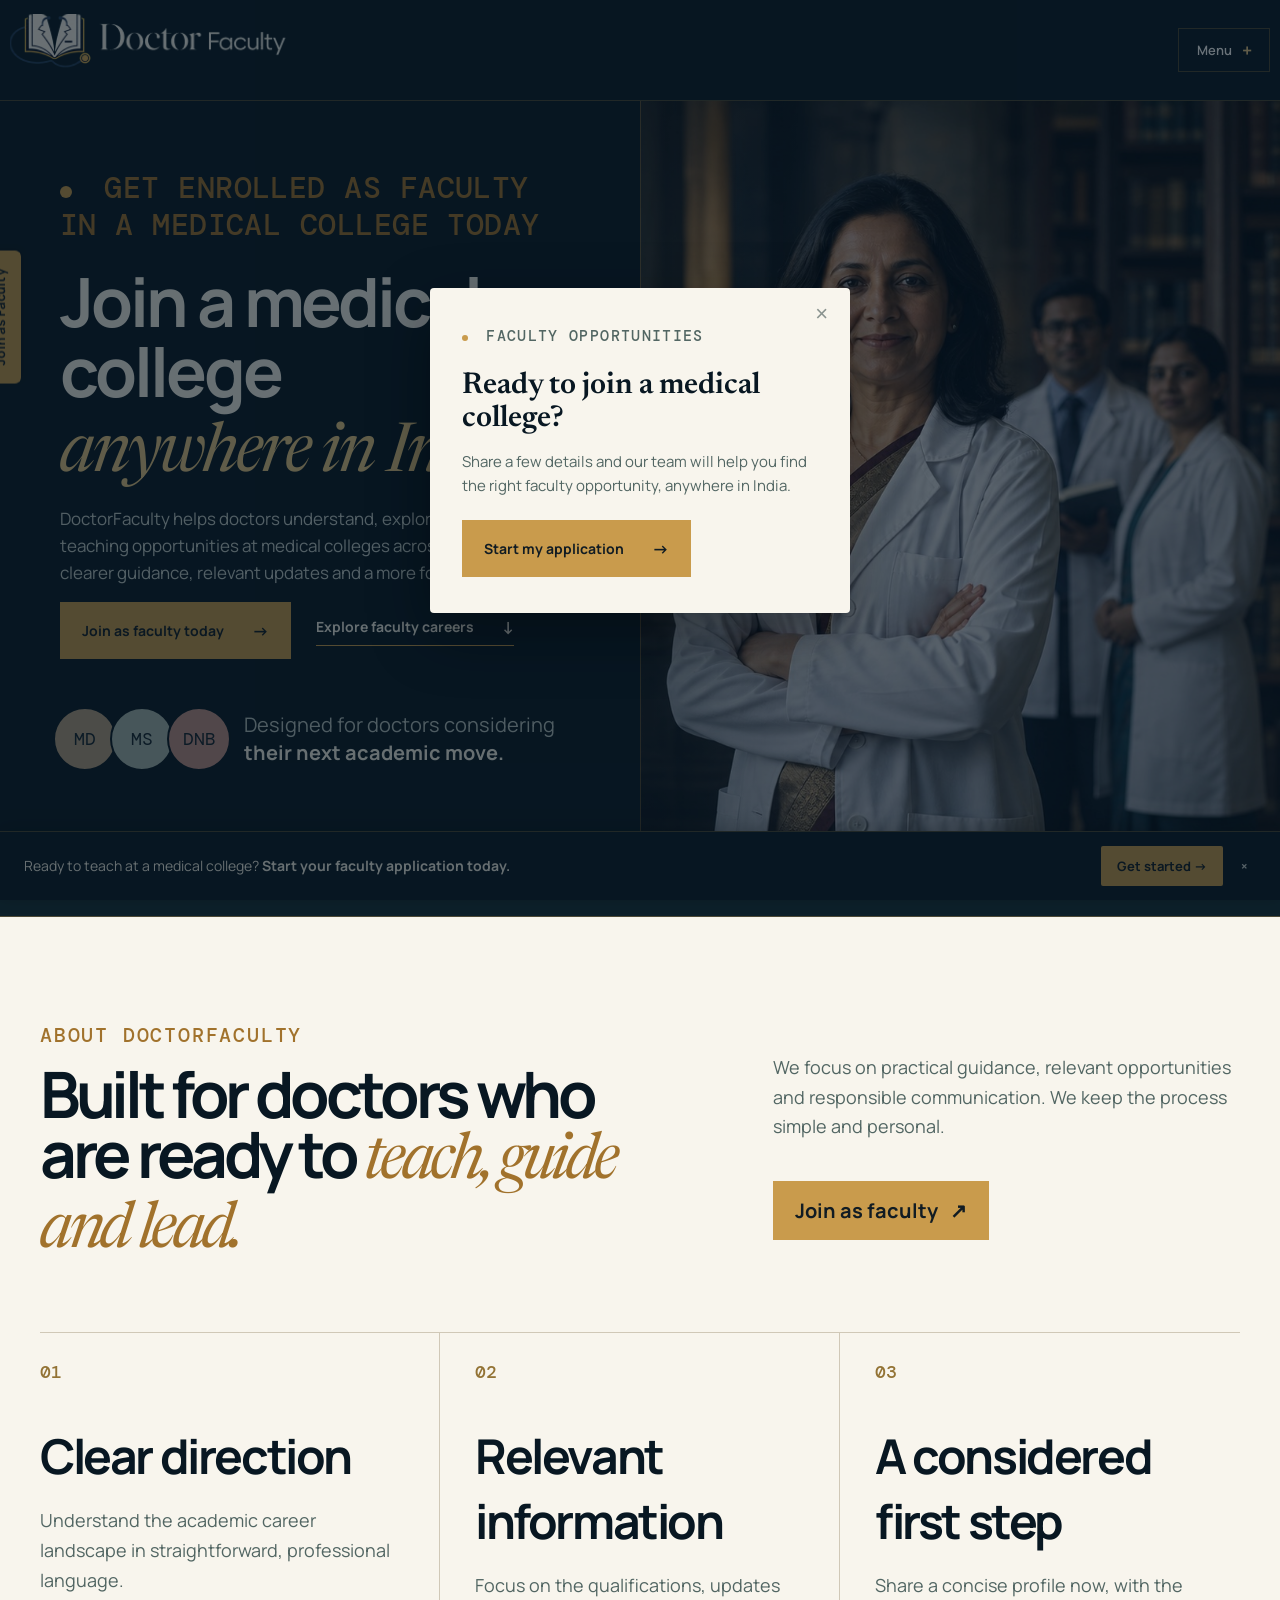
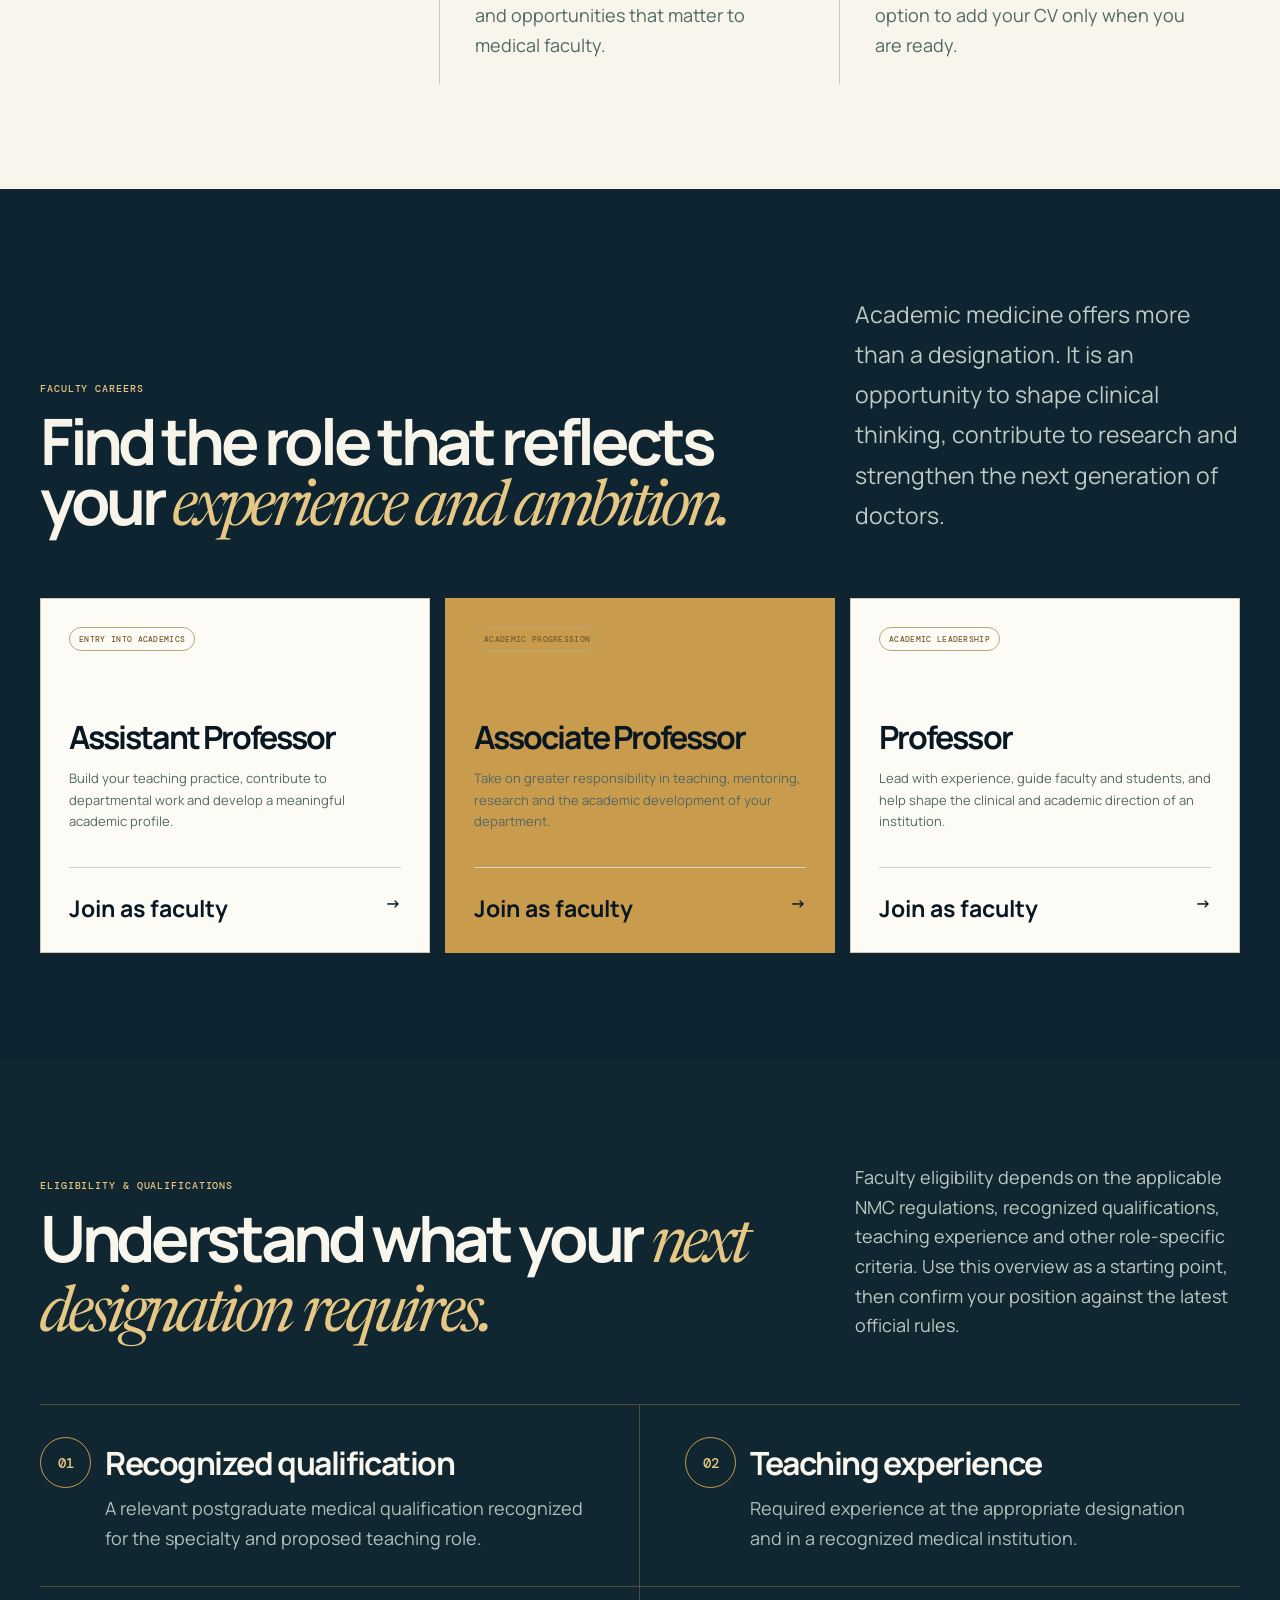
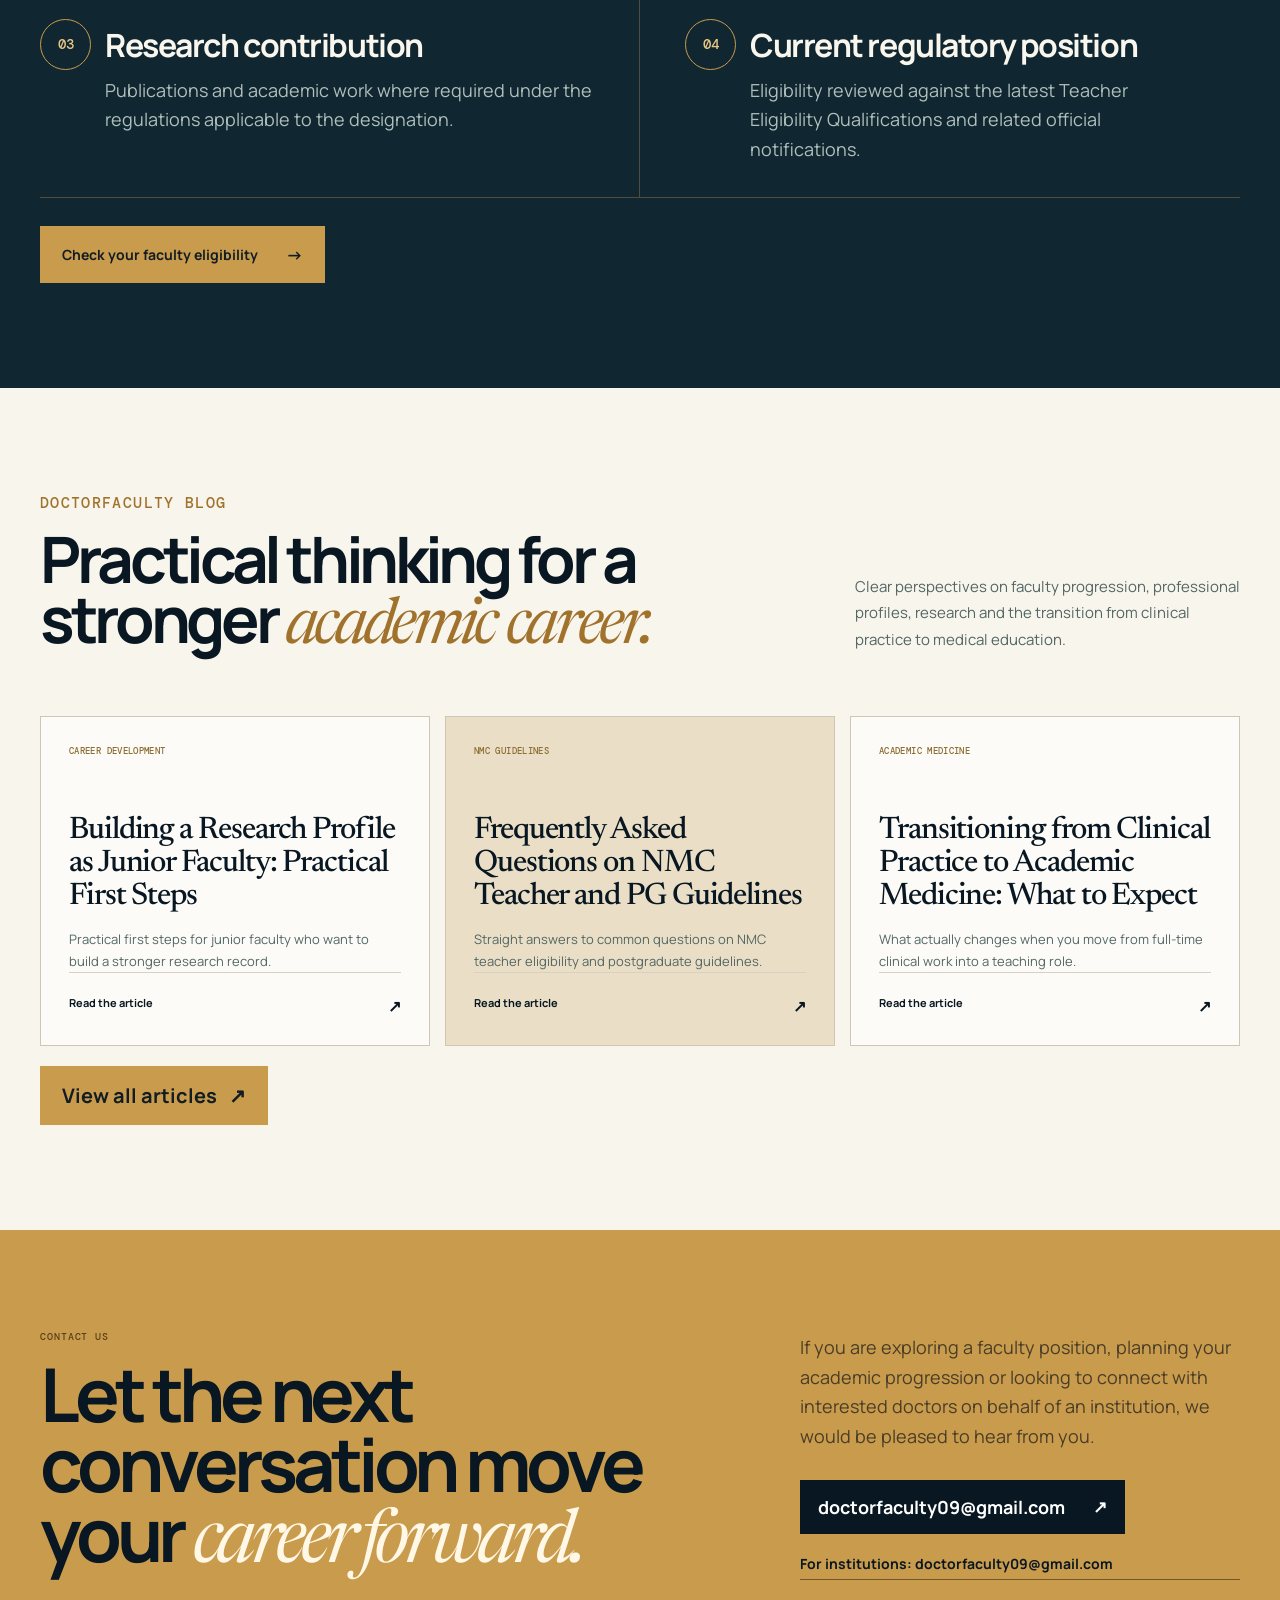
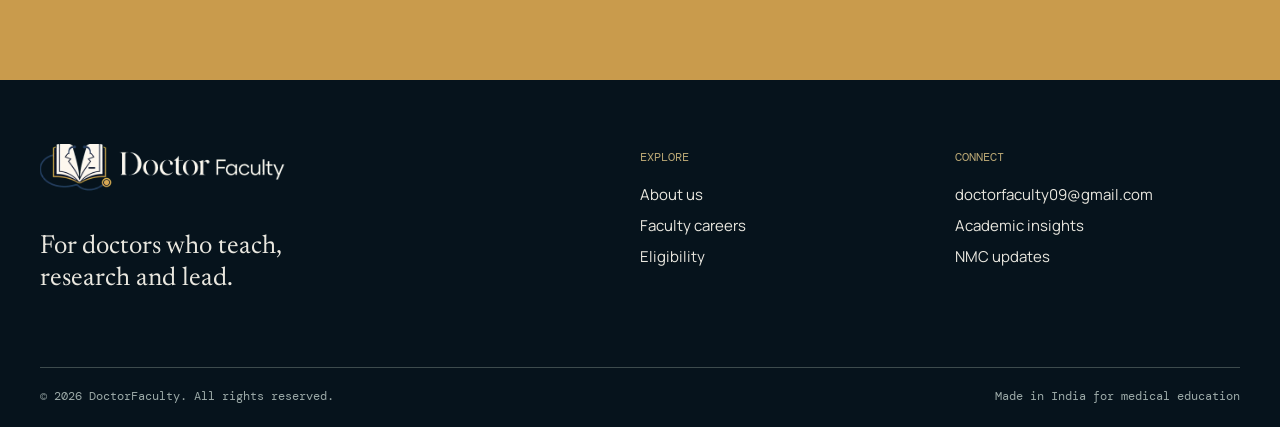
==== commit 036c1ce3: "Add lead-capture widgets: left tab, sticky bottom bar, and auto-popup Adds a persistent left-edge ta" ====
--- a/index.html
+++ b/index.html
@@ -110,5 +110,27 @@
 
   <footer><div class="container footer-grid"><div><a class="logo logo-image footer-logo-image" href="#home" aria-label="DoctorFaculty home"><span><img src="doctorfaculty-logo-transparent-v2.png?v=20260803-1" alt="DoctorFaculty" /></span></a><p>For doctors who teach,<br />research and lead.</p></div><div><p class="footer-label">Explore</p><a href="#about">About us</a><a href="#careers">Faculty careers</a><a href="eligibility-check.html">Eligibility</a></div><div><p class="footer-label">Connect</p><a href="mailto:doctorfaculty09@gmail.com">doctorfaculty09@gmail.com</a><a href="/blog">Academic insights</a><a href="nmc-updates.html">NMC updates</a></div></div><div class="container footer-bottom"><span>© 2026 DoctorFaculty. All rights reserved.</span><span>Made in India for medical education</span></div></footer>
   <script src="script.js?v=20260718-7"></script>
+
+  <div class="df-left-tab" id="dfLeftTab" role="button" tabindex="0" aria-haspopup="dialog">Join as Faculty</div>
+
+  <div class="df-bottom-bar" id="dfBottomBar">
+    <p>Ready to teach at a medical college? <strong>Start your faculty application today.</strong></p>
+    <div class="df-bottom-bar-actions">
+      <button type="button" id="dfBottomBarCta">Get started <span>→</span></button>
+      <button type="button" class="df-bottom-bar-close" id="dfBottomBarClose" aria-label="Dismiss">×</button>
+    </div>
+  </div>
+
+  <div class="df-popup-overlay" id="dfPopupOverlay" role="dialog" aria-modal="true" aria-labelledby="dfPopupTitle" hidden>
+    <div class="df-popup">
+      <button type="button" class="df-popup-close" id="dfPopupClose" aria-label="Close">×</button>
+      <p class="eyebrow"><i></i> Faculty opportunities</p>
+      <h3 id="dfPopupTitle">Ready to join a medical college?</h3>
+      <p>Share a few details and our team will help you find the right faculty opportunity, anywhere in India.</p>
+      <a class="button primary" href="/join-faculty.html">Start my application <span>→</span></a>
+    </div>
+  </div>
+
+  <script src="lead-widgets.js?v=20260803-1"></script>
 </body>
 </html>
--- a/site-v18-navright.css
+++ b/site-v18-navright.css
@@ -36,3 +36,22 @@
 .faculty-application label{font-size:13px}
 .form-section-title{font-size:13px}
 .source-link{display:inline-block;font:700 14px Manrope,sans-serif;color:var(--navy);text-decoration:none;border-bottom:1px solid var(--gold);padding-bottom:9px;margin-top:22px}
+
+/* Lead-gen widgets: left tab, bottom bar, popup — 2026-08-03 */
+.df-left-tab{position:fixed;left:0;top:50%;transform:translateY(-50%) rotate(-90deg) translateX(50%);transform-origin:left center;background:var(--gold);color:#111c23;font:700 13px Manrope,sans-serif;padding:12px 18px;border-radius:0 0 6px 6px;cursor:pointer;z-index:40;letter-spacing:.02em;box-shadow:2px 2px 10px rgba(0,0,0,.2);border:0}
+.df-left-tab:hover{background:var(--gold-light)}
+.df-bottom-bar{position:fixed;left:0;right:0;bottom:0;background:var(--navy);color:#f7f4e9;display:flex;align-items:center;justify-content:space-between;gap:20px;padding:14px 24px;z-index:39;border-top:1px solid var(--line);box-shadow:0 -4px 16px rgba(0,0,0,.25)}
+.df-bottom-bar p{margin:0;font-size:14px;line-height:1.4}
+.df-bottom-bar-actions{display:flex;align-items:center;gap:10px;flex-shrink:0}
+.df-bottom-bar-actions button{font:700 13px Manrope,sans-serif;border:0;cursor:pointer}
+#dfBottomBarCta{background:var(--gold);color:#111c23;padding:11px 16px;white-space:nowrap;border-radius:2px}
+#dfBottomBarCta:hover{background:var(--gold-light)}
+.df-bottom-bar-close{background:transparent;color:#cfd6d4;font-size:20px;line-height:1;padding:4px 8px}
+.df-popup-overlay{position:fixed;inset:0;background:rgba(8,23,34,.6);display:flex;align-items:center;justify-content:center;z-index:50;padding:20px}
+.df-popup-overlay[hidden]{display:none}
+.df-popup{position:relative;background:var(--ivory);color:var(--navy);max-width:420px;width:100%;padding:36px 32px;border-radius:4px;box-shadow:0 20px 60px rgba(0,0,0,.35)}
+.df-popup h3{font:600 30px Newsreader,Georgia,serif;margin:10px 0 14px;line-height:1.1;color:var(--navy)}
+.df-popup p{font-size:15px;line-height:1.6;color:var(--body);margin:0 0 22px}
+.df-popup-close{position:absolute;top:14px;right:16px;background:transparent;border:0;font-size:22px;color:#8a938f;cursor:pointer;line-height:1}
+.df-popup-close:hover{color:var(--navy)}
+@media(max-width:800px){.df-left-tab{padding:10px 14px;font-size:11px}.df-bottom-bar{padding:12px 16px;gap:12px}.df-bottom-bar p{font-size:12px}.df-popup{padding:28px 22px}.df-popup h3{font-size:24px}}
